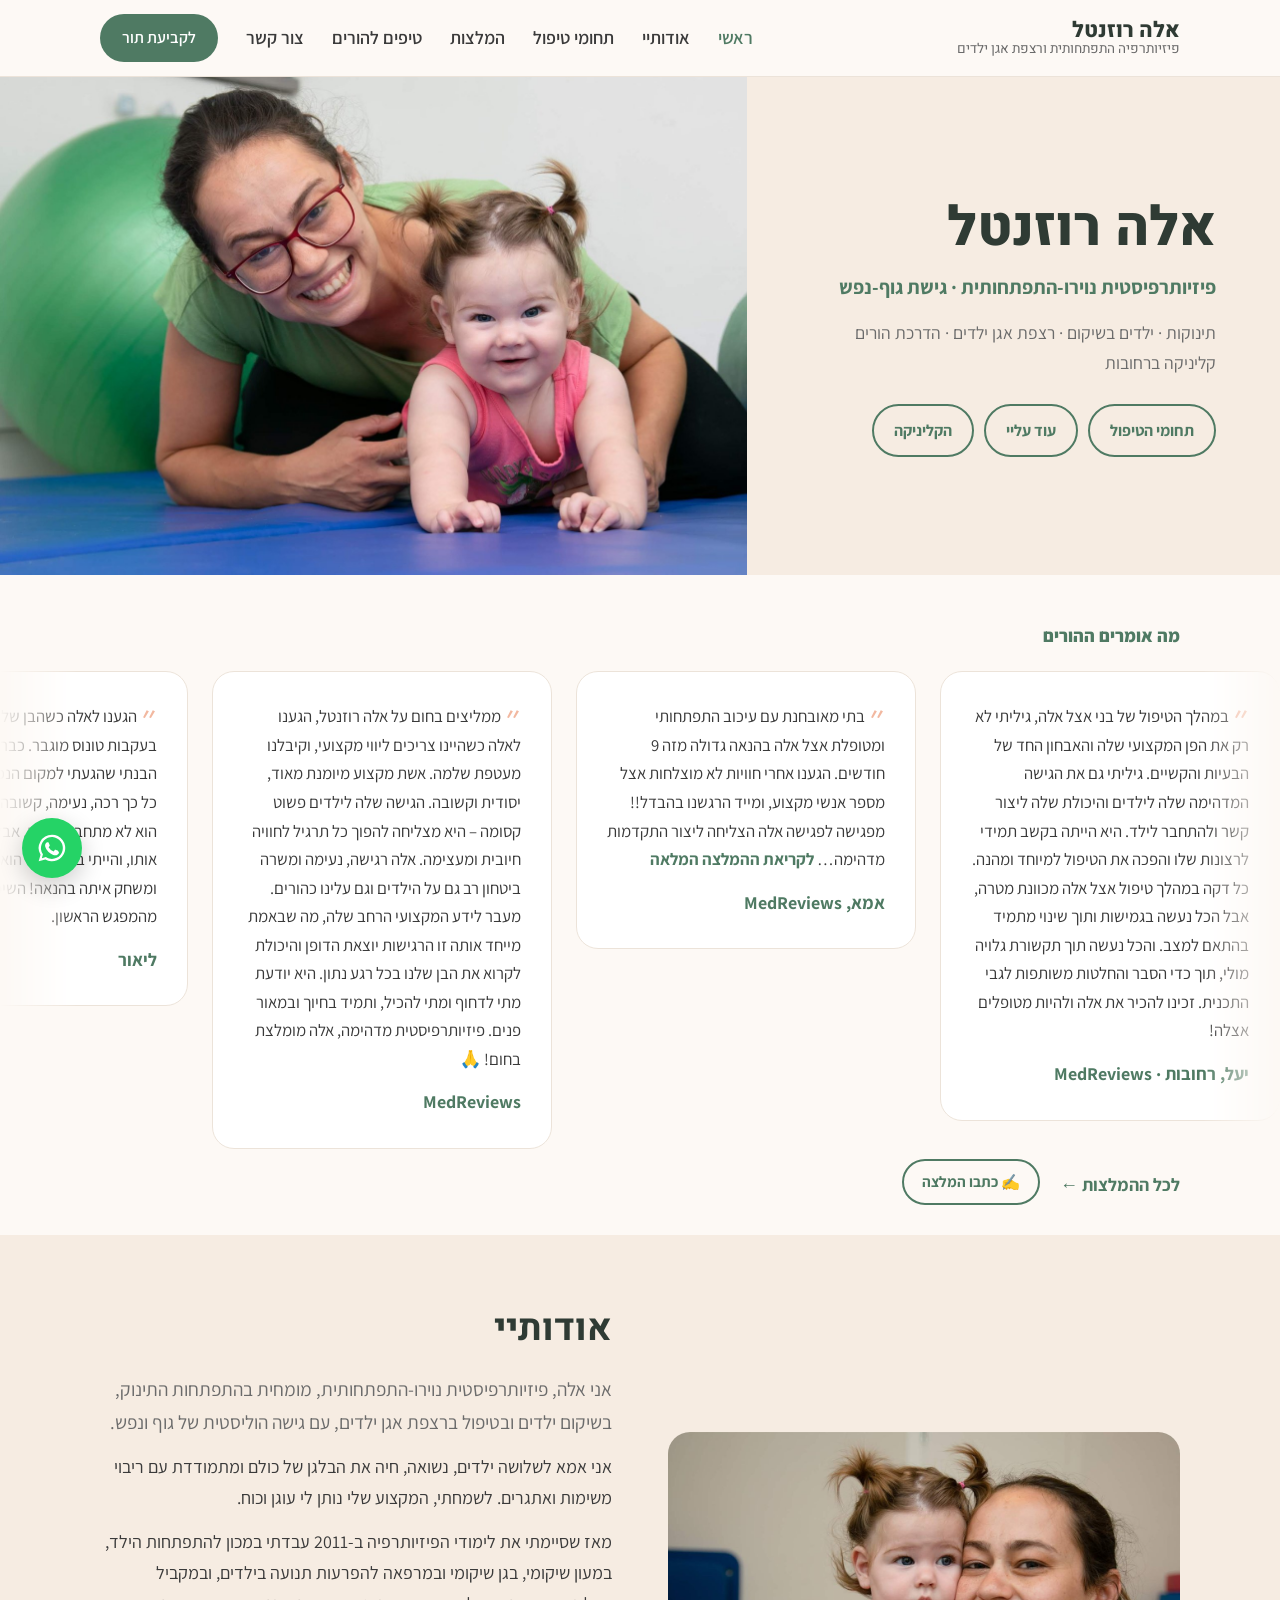
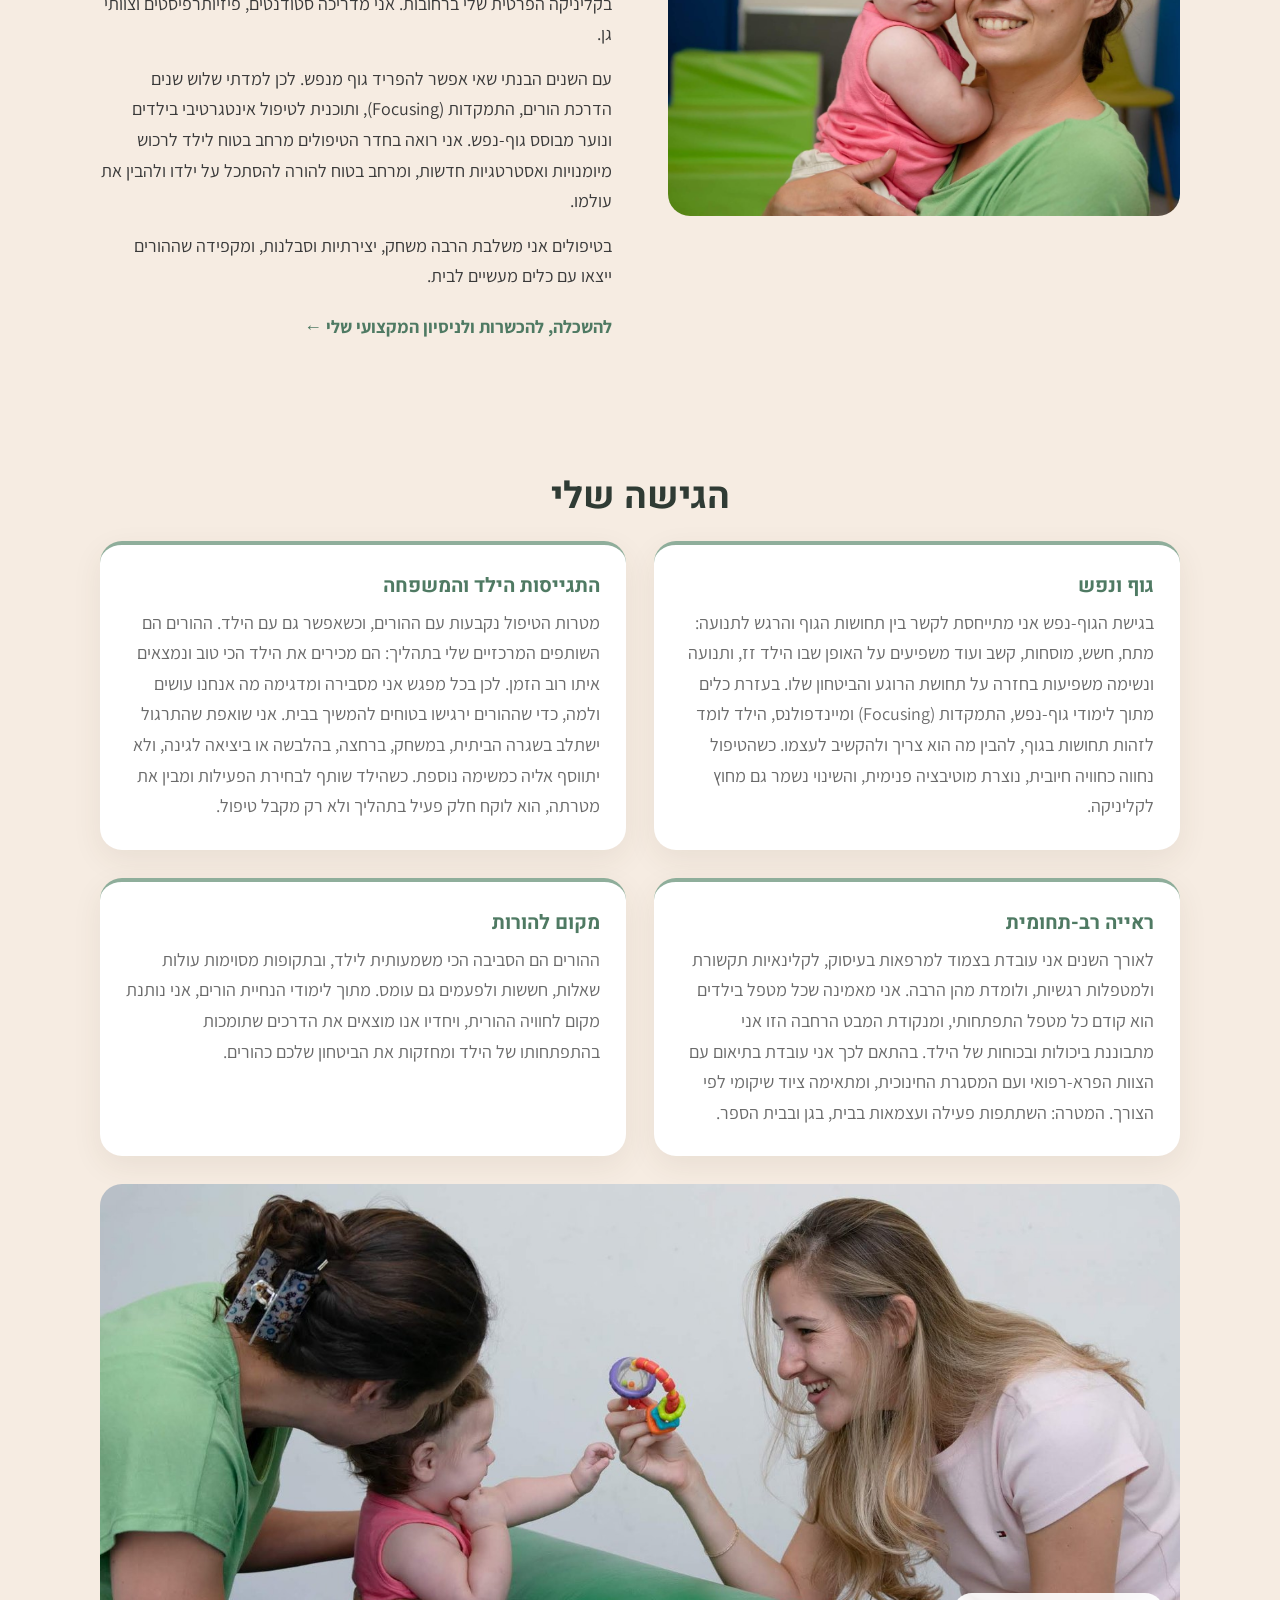
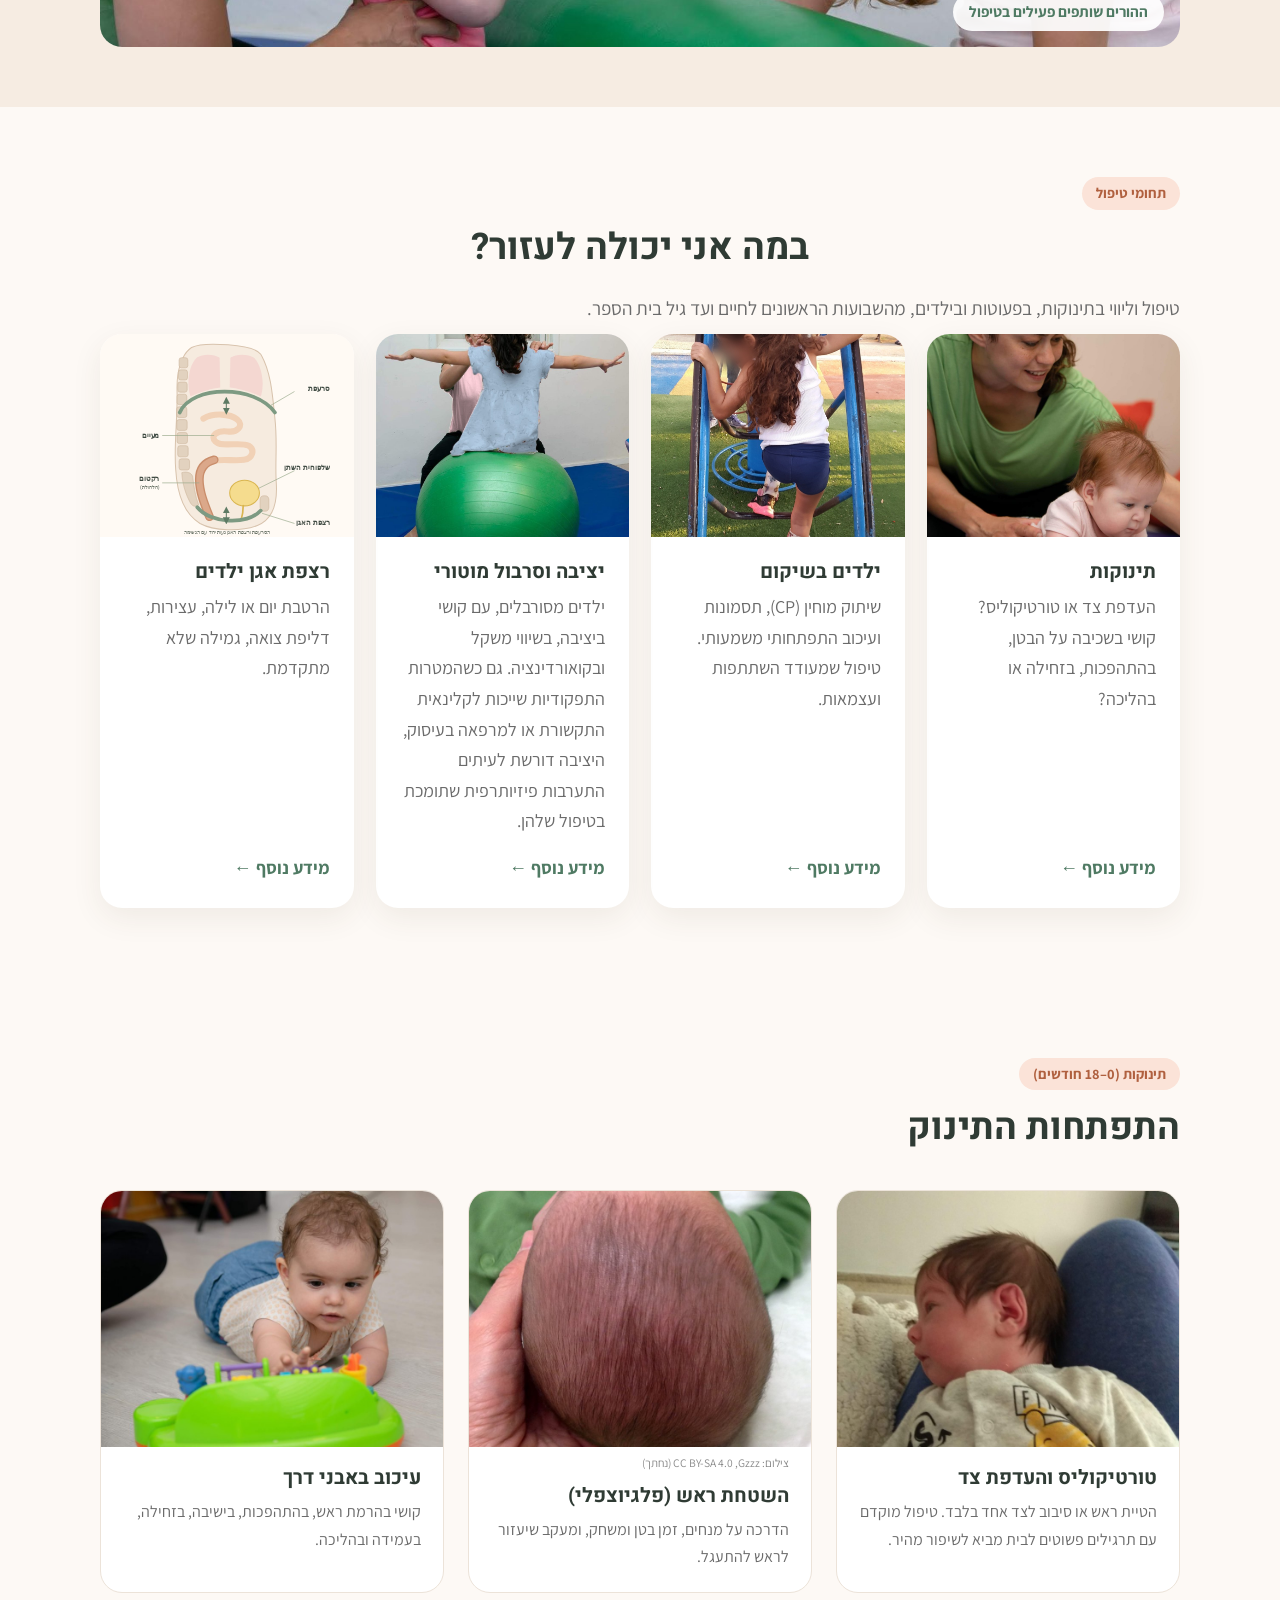
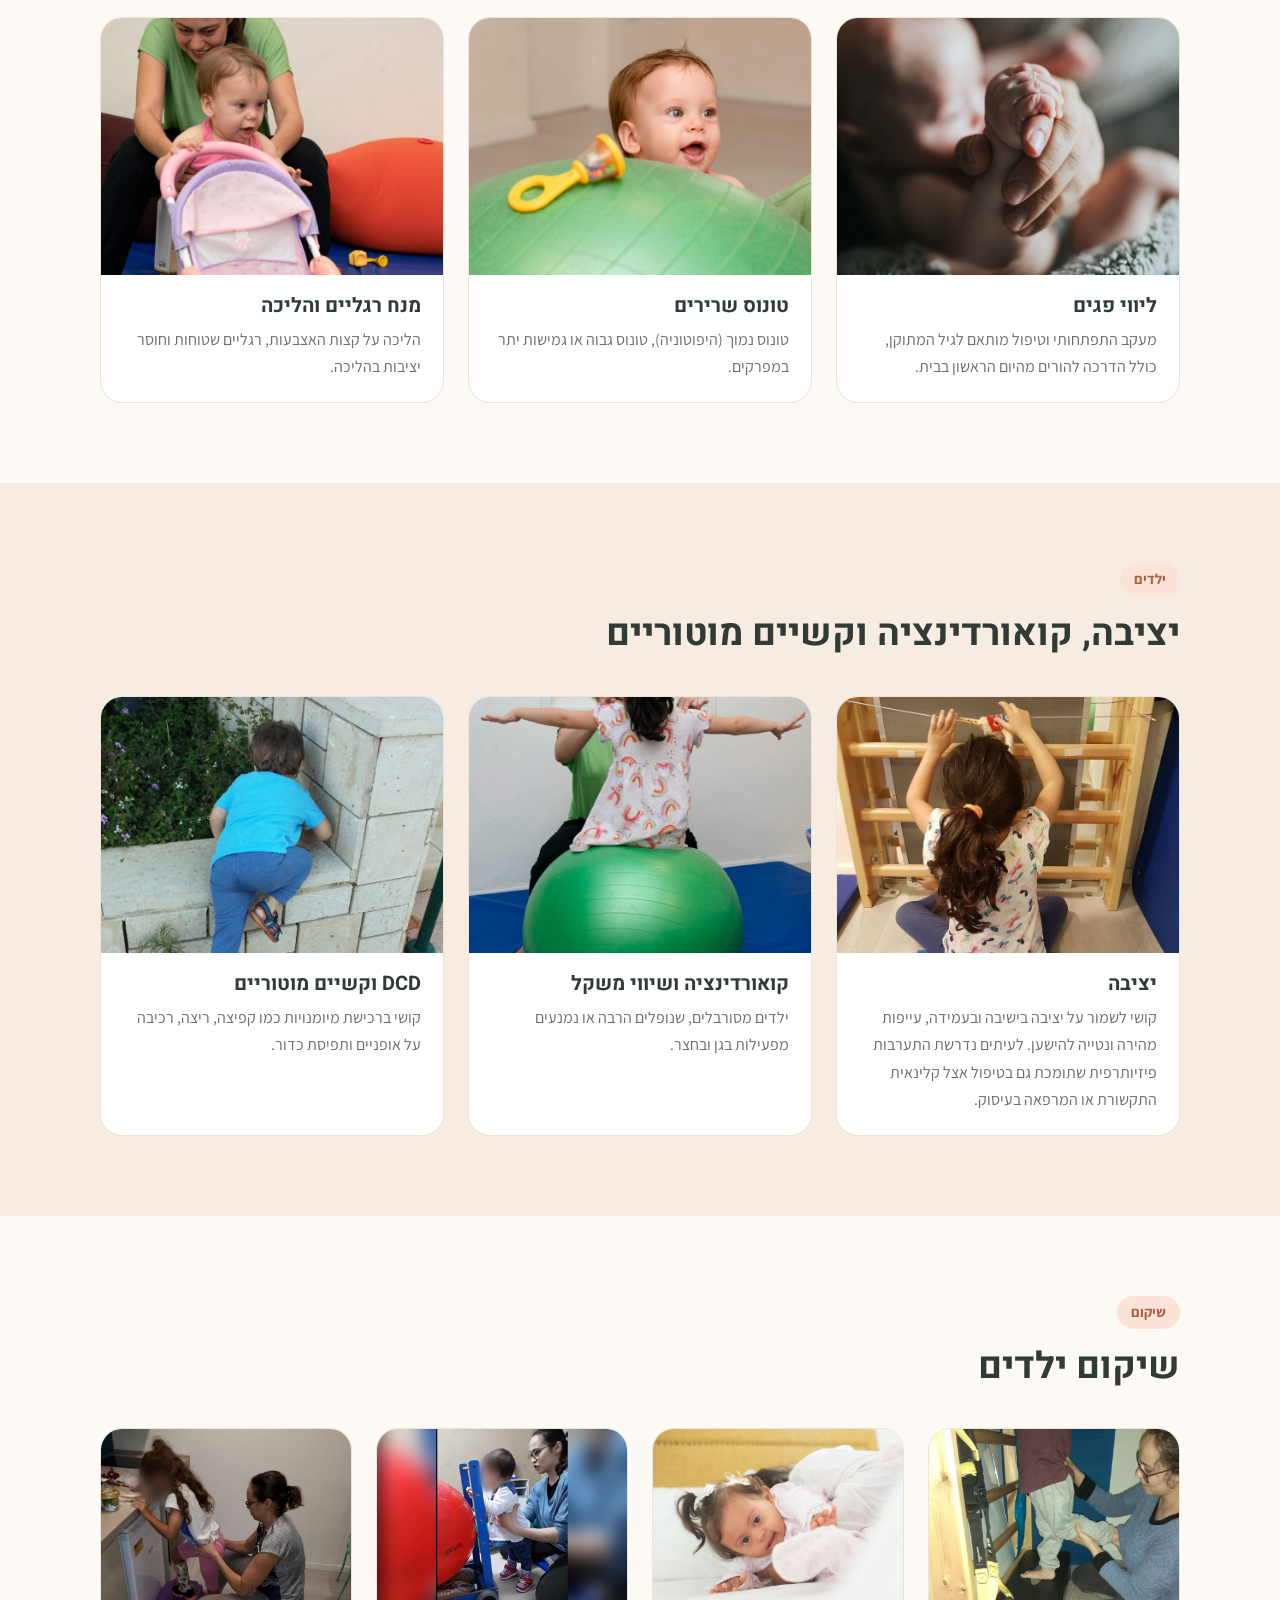
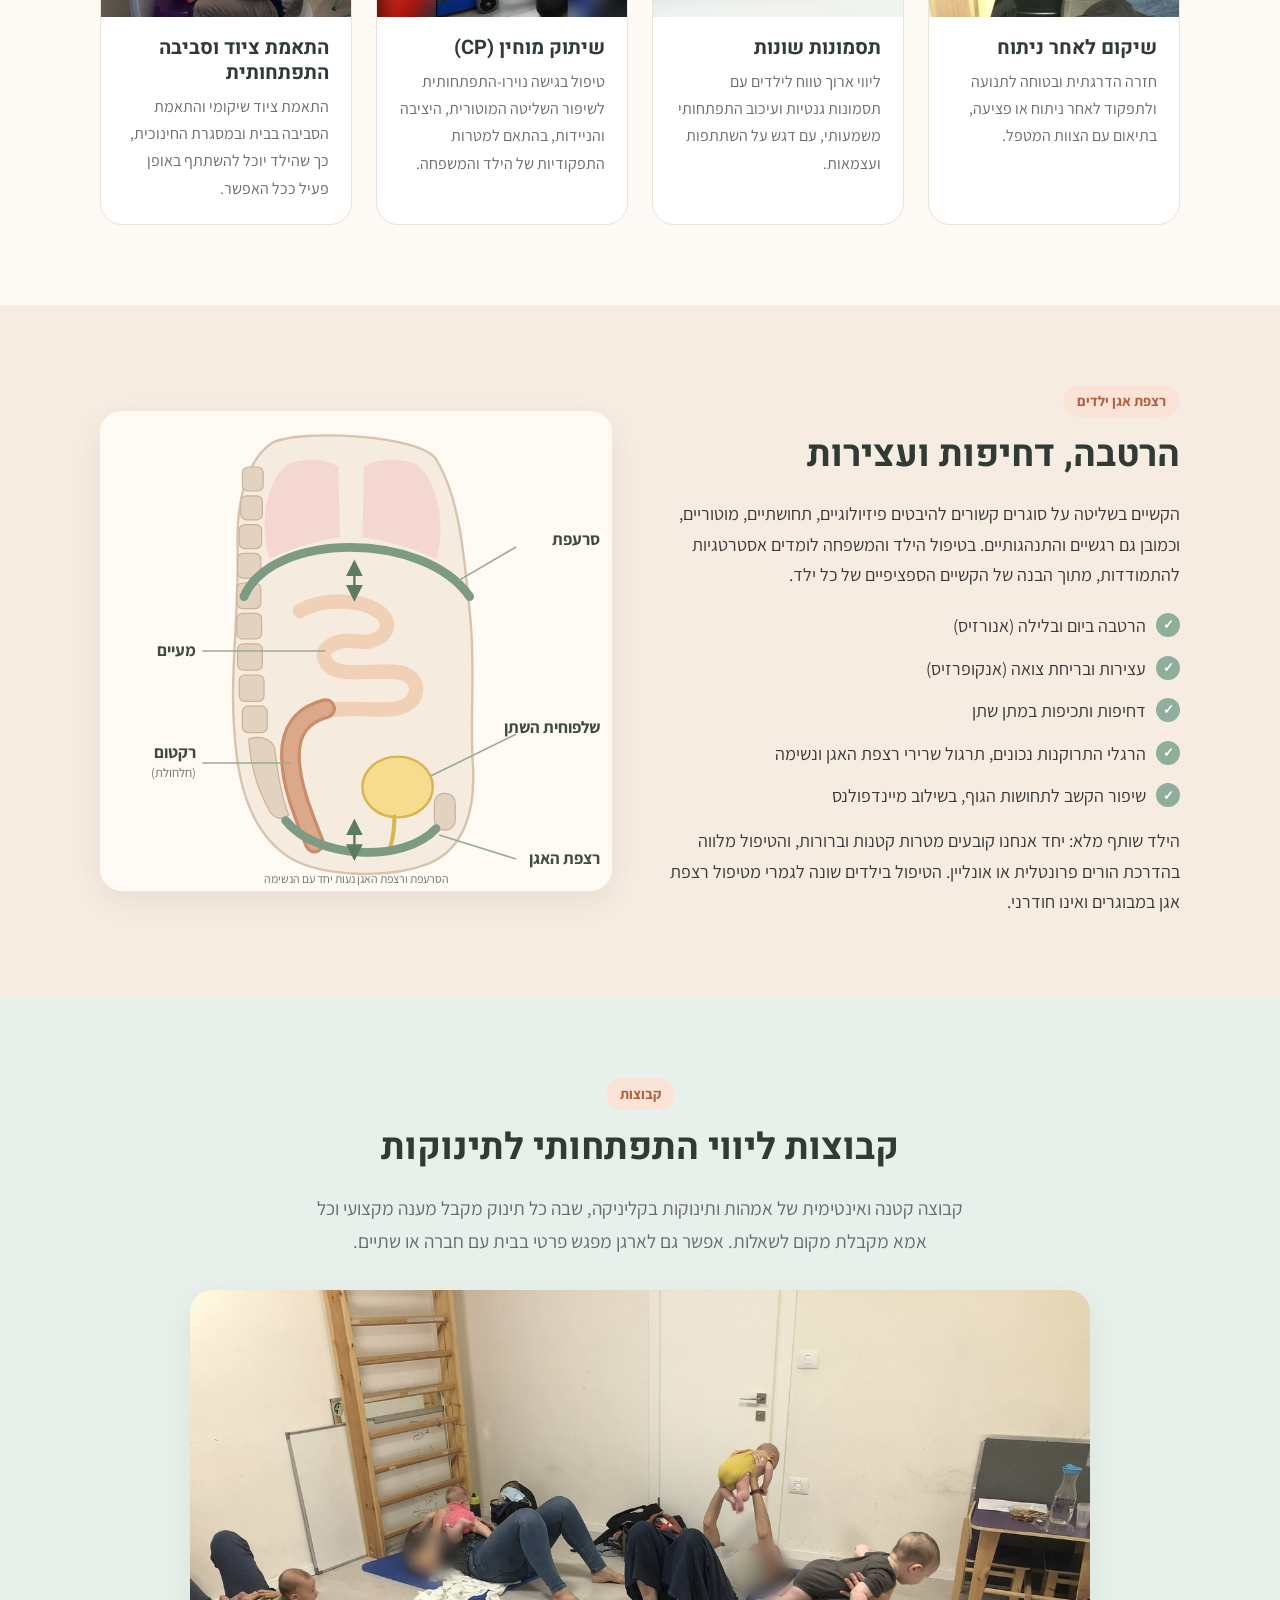
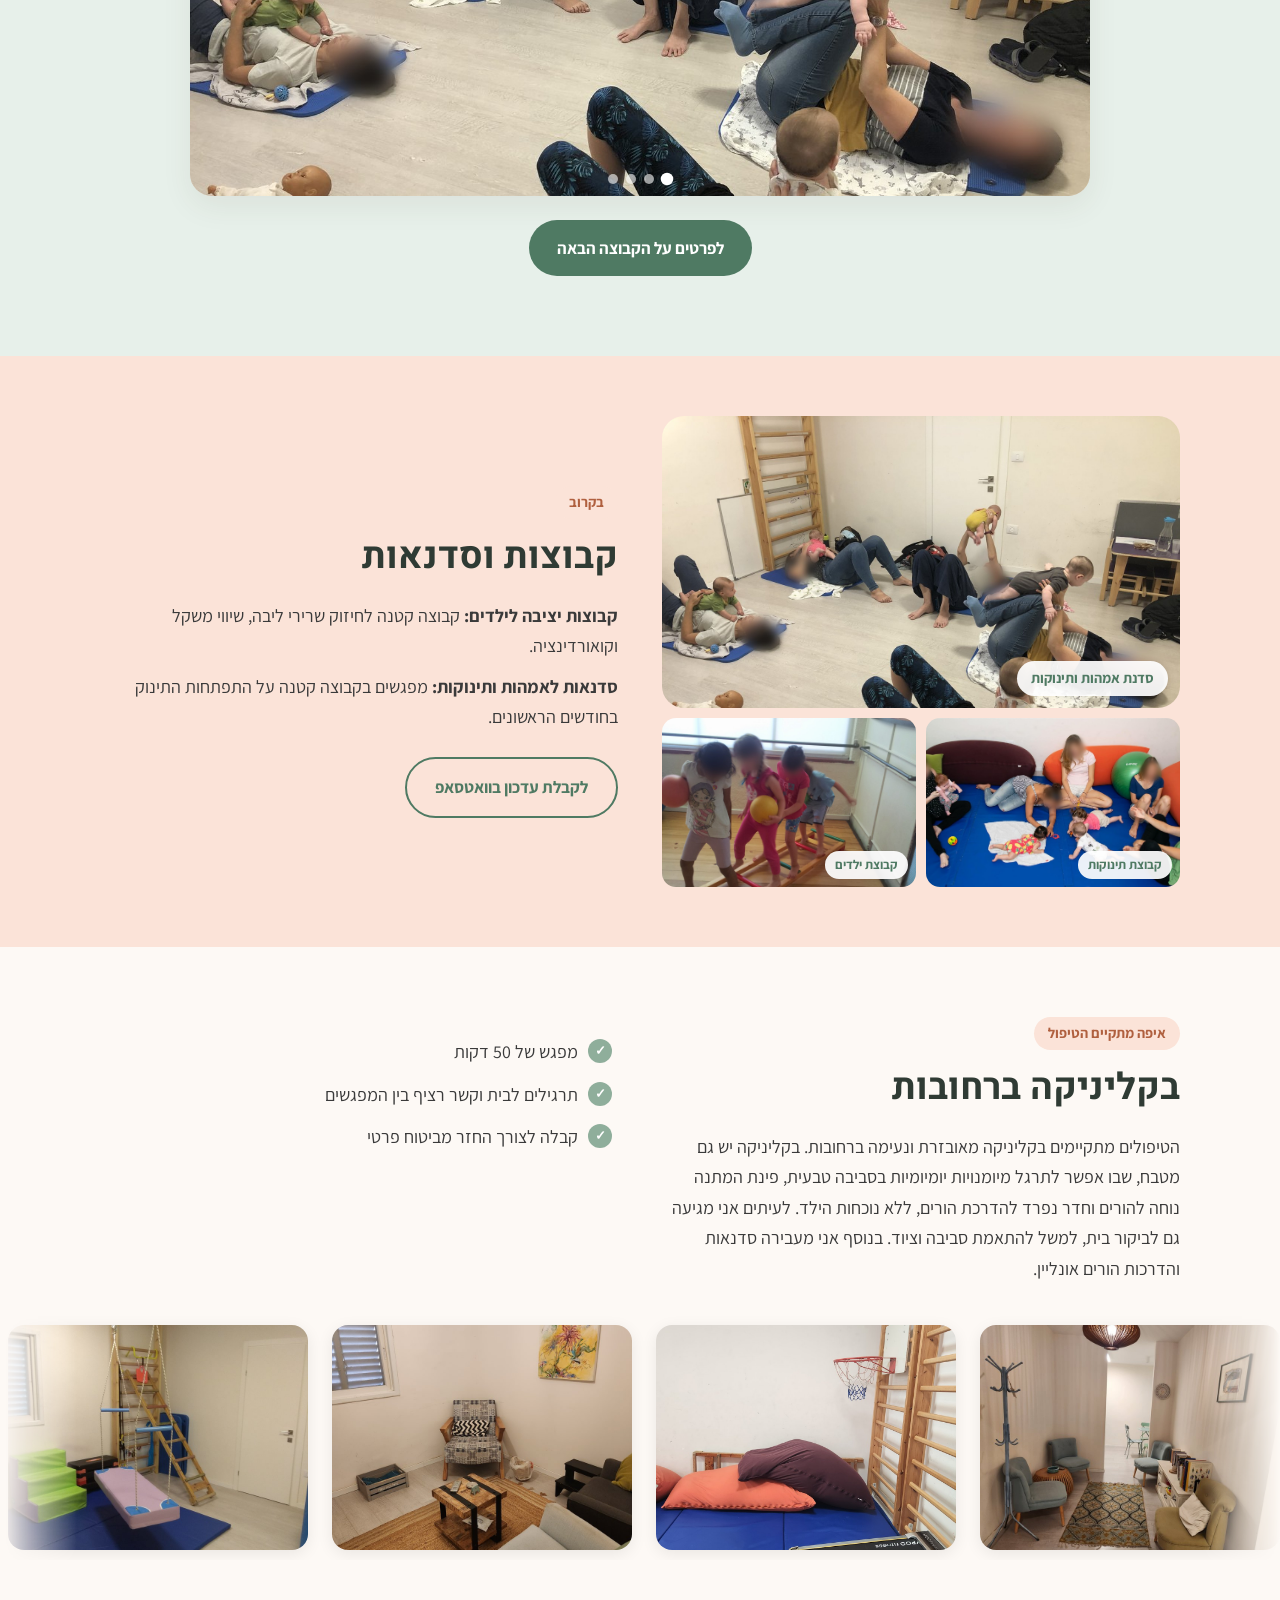
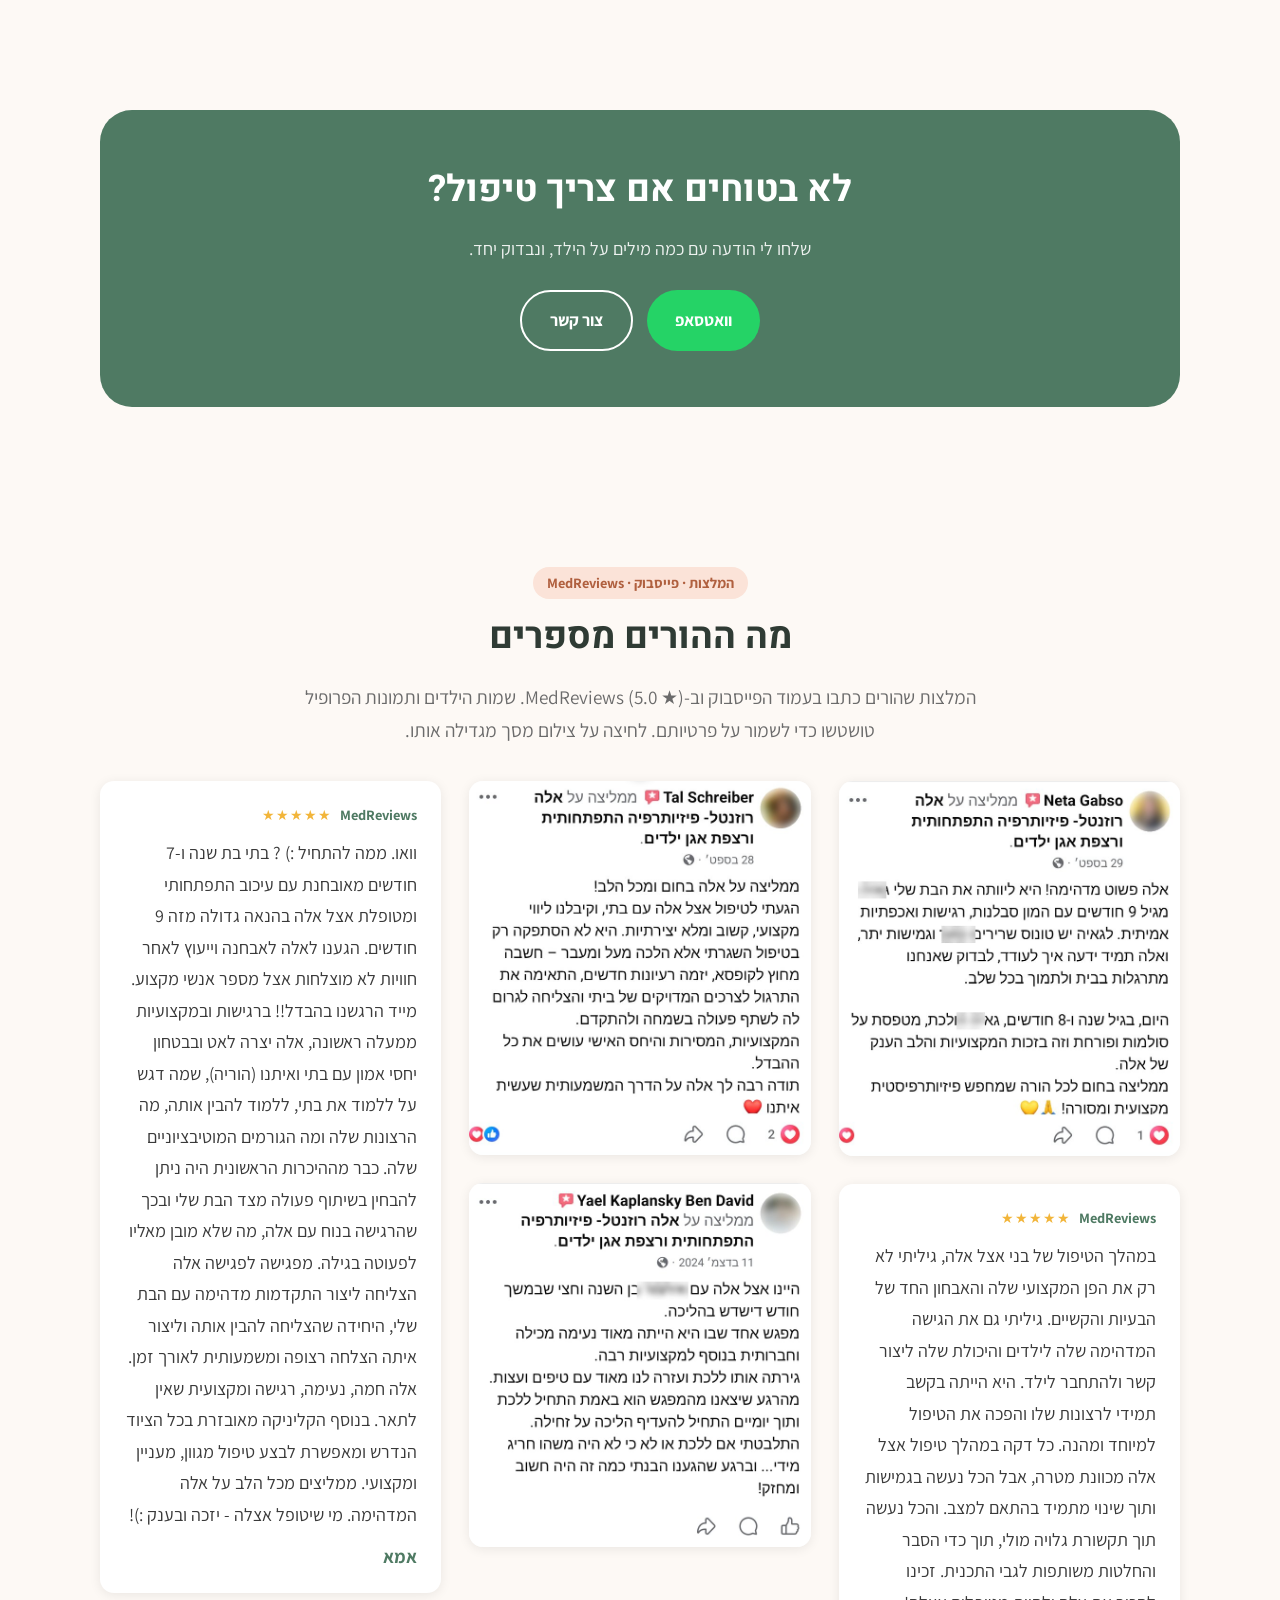
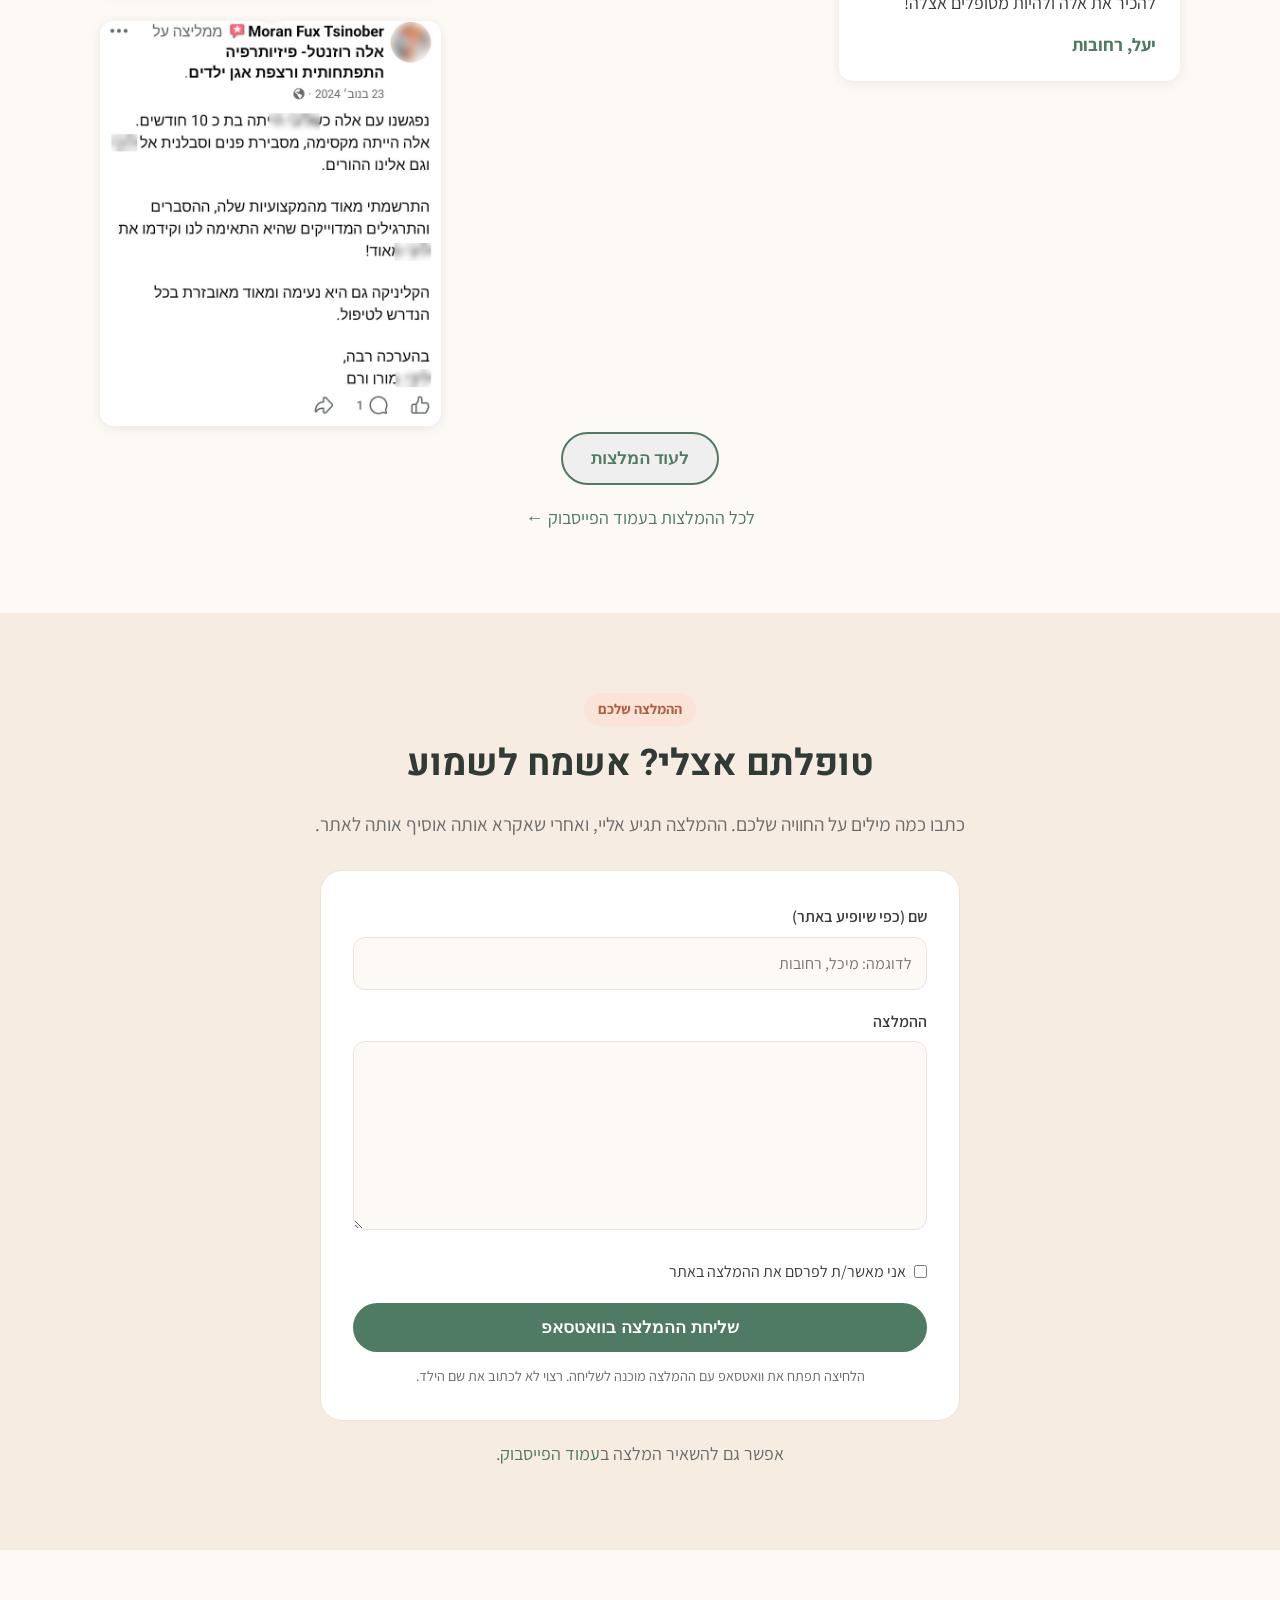
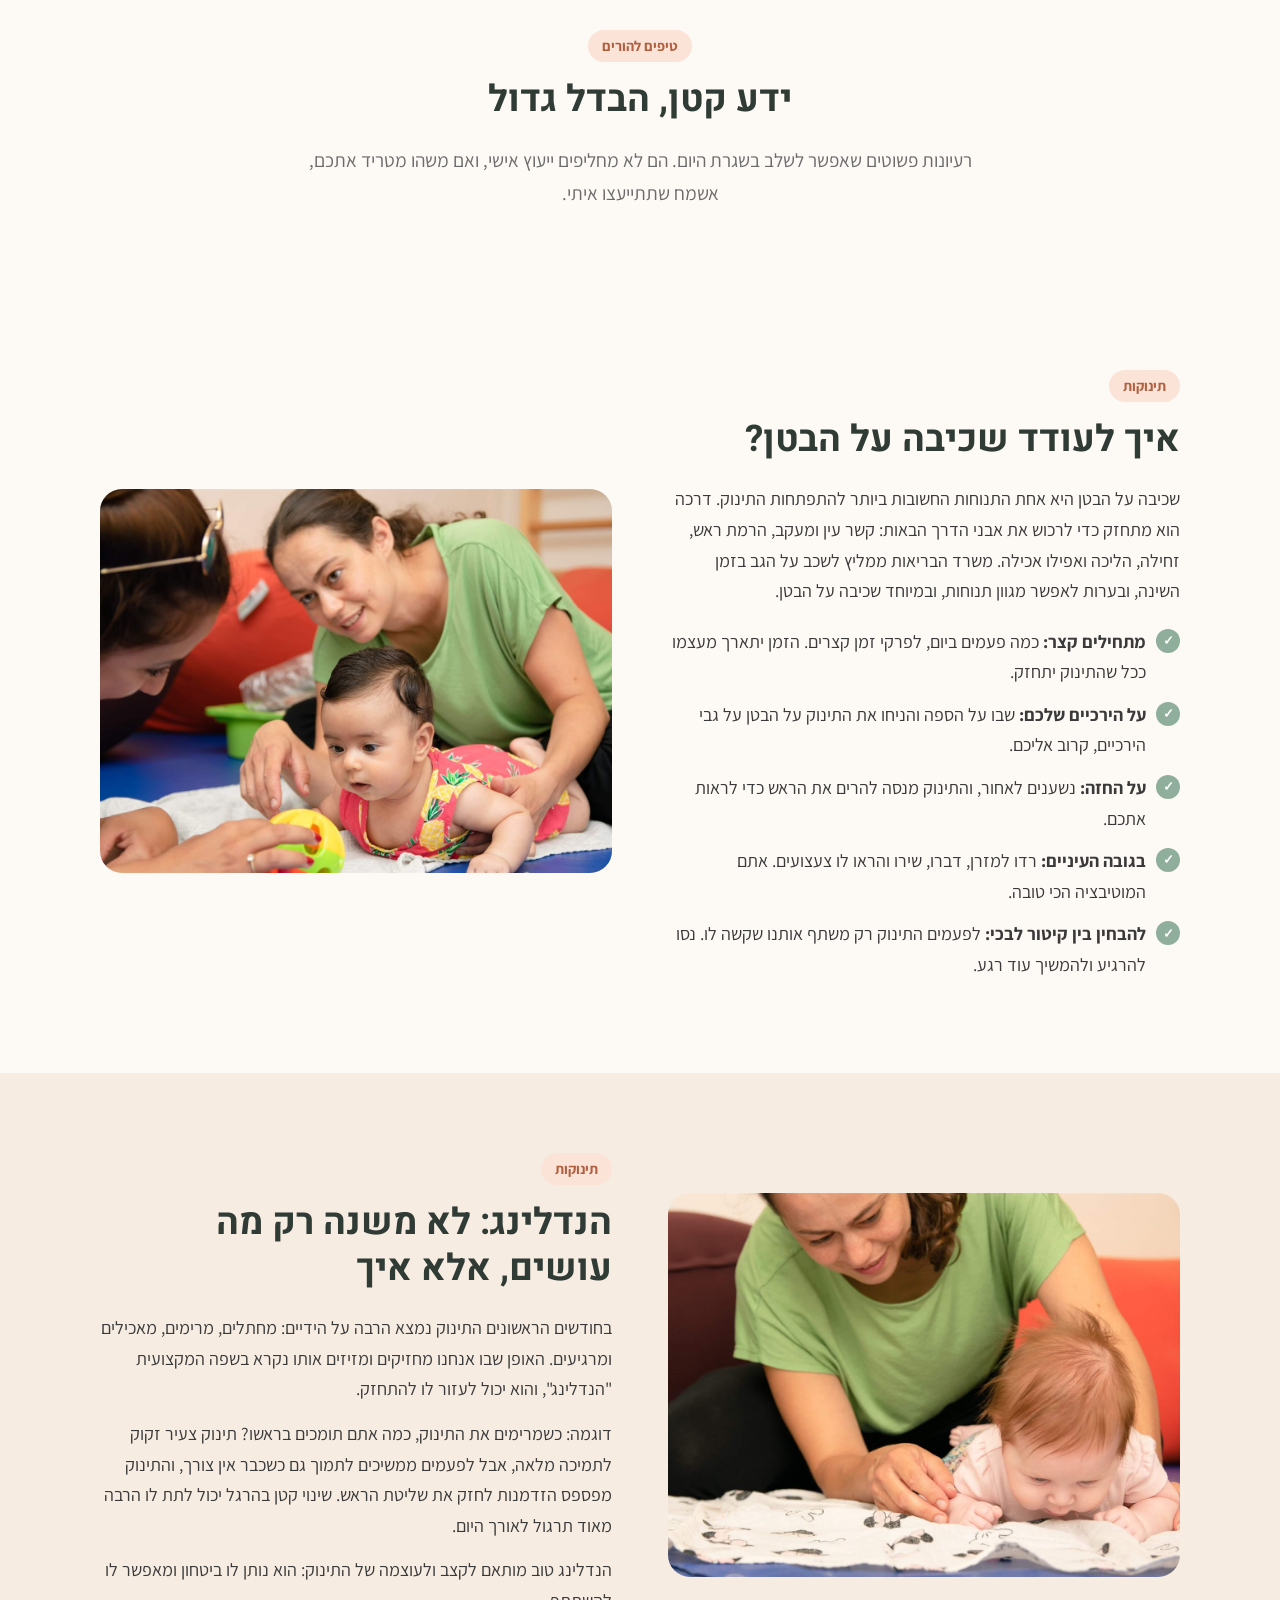
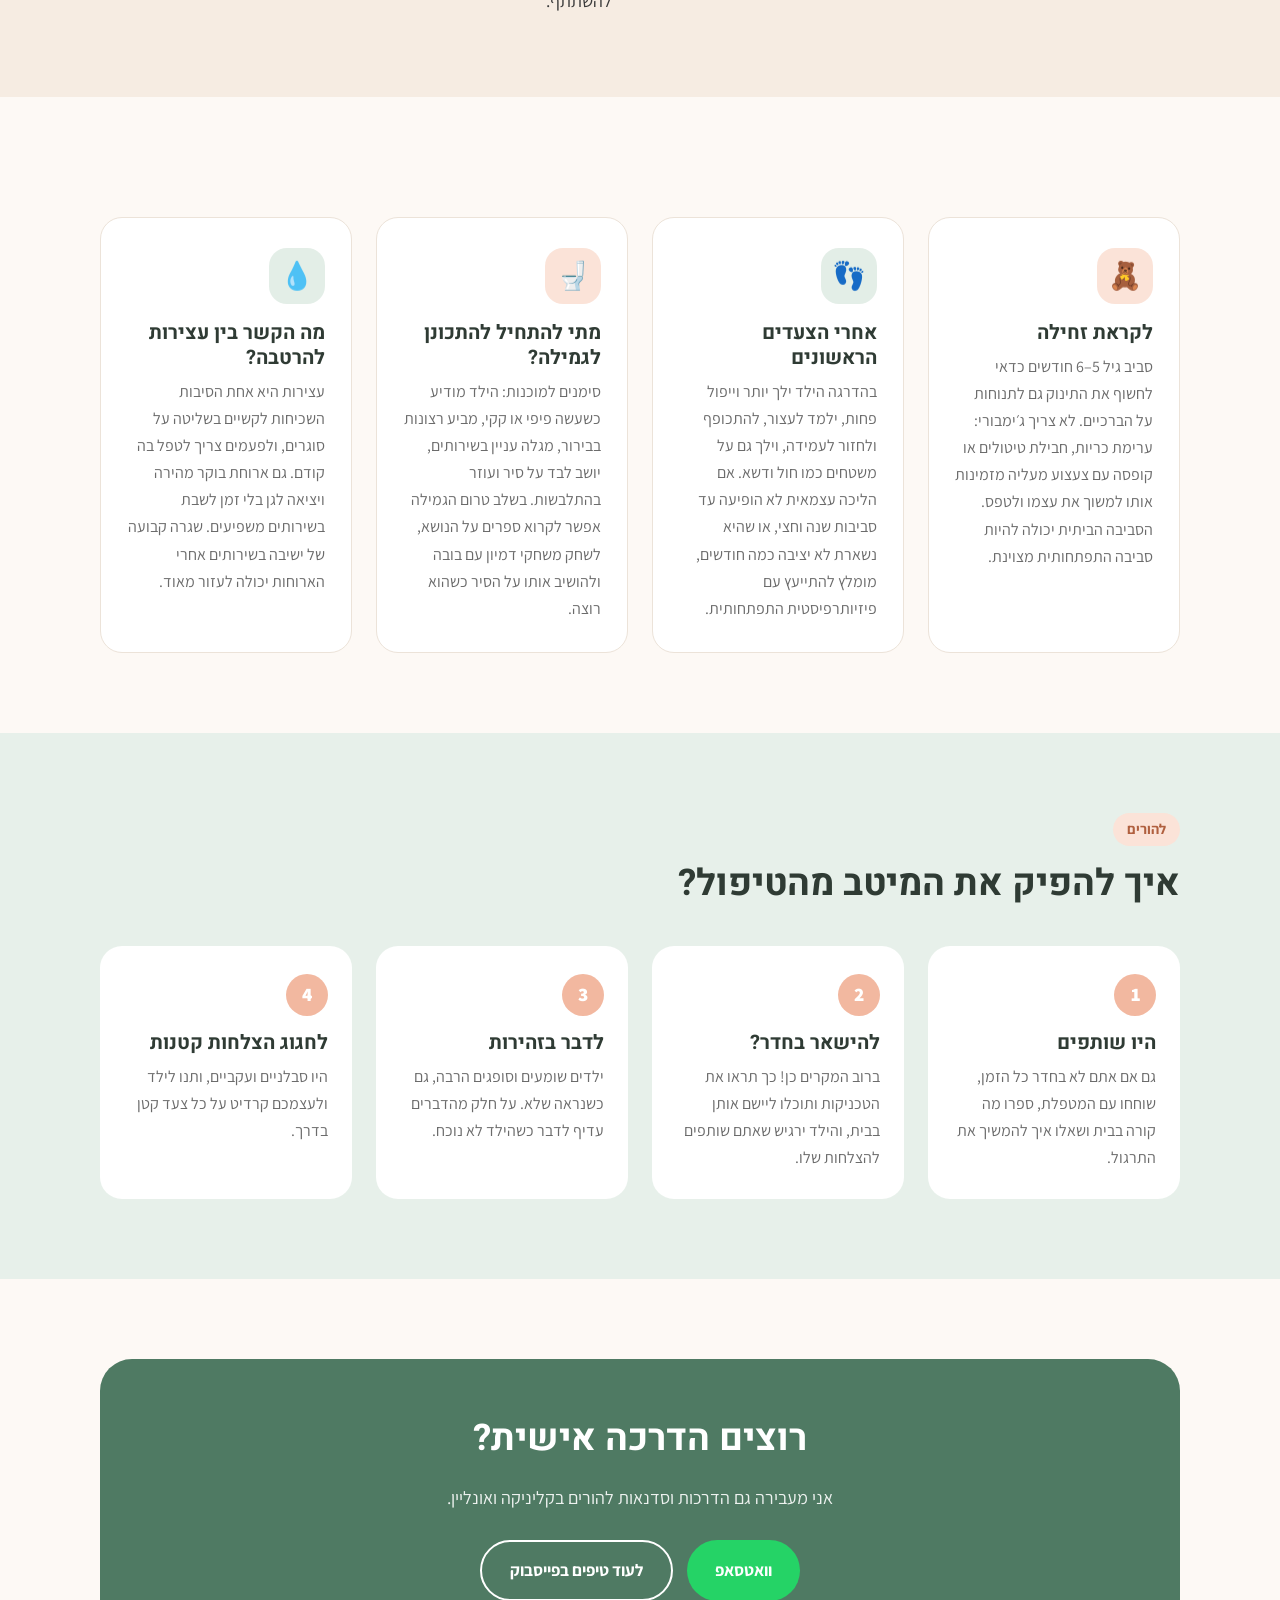
==== index.html @ 208e30c2 "About section: first name only in the intro line Co-Authored-By: Claude Fable 5 <noreply@anthropic.c" ====
<!DOCTYPE html>
<html lang="he" dir="rtl">
<head>
  <meta charset="UTF-8">
  <meta name="viewport" content="width=device-width, initial-scale=1.0">
  <title>אלה רוזנטל | פיזיותרפיה התפתחותית ורצפת אגן ילדים</title>
  <meta name="description" content="אלה רוזנטל, פיזיותרפיסטית התפתחותית עם 15 שנות ניסיון ולימודי גוף-נפש. גישה הוליסטית לתינוקות, ילדים והורים: התפתחות התינוק, שיקום ילדים ורצפת אגן ילדים. קליניקה ברחובות.">
  <link rel="preconnect" href="https://fonts.googleapis.com">
  <link rel="preconnect" href="https://fonts.gstatic.com" crossorigin>
  <link href="https://fonts.googleapis.com/css2?family=Assistant:wght@400;600;700&family=Heebo:wght@700;800&display=swap" rel="stylesheet">
  <link rel="stylesheet" href="style.css?v=46">
</head>
<body>

  <header class="site-header">
    <div class="container nav">
      <a href="#home" class="logo">אלה רוזנטל<small>פיזיותרפיה התפתחותית ורצפת אגן ילדים</small></a>
      <button class="menu-toggle" aria-label="תפריט" aria-expanded="false">☰</button>
      <ul class="nav-links">
        <li><a href="#home" class="active">ראשי</a></li>
        <li><a href="#about">אודותיי</a></li>
        <li><a href="#treatments">תחומי טיפול</a></li>
        <li><a href="#testimonials">המלצות</a></li>
        <li><a href="#tips">טיפים להורים</a></li>
        <li><a href="#contact">צור קשר</a></li>
        <li><a href="#contact" class="btn btn-primary">לקביעת תור</a></li>
      </ul>
    </div>
  </header>

  <main>
    <!-- ======================= ראשי ======================= -->
    <section class="hero-wide" id="home">
      <img src="images/hero.jpg?v=6" alt="אלה רוזנטל מחייכת לצד תינוקת שזוחלת על המזרן בקליניקה" style="object-position: 35% center">
      <div class="container">
        <div class="hero-wide-text">
          <h1>אלה רוזנטל</h1>
          <p class="hero-wide-sub">פיזיותרפיסטית נוירו-התפתחותית · גישת גוף-נפש</p>
          <p class="hero-wide-areas">תינוקות · ילדים בשיקום · רצפת אגן ילדים · הדרכת הורים<br>קליניקה ברחובות</p>
          <div class="hero-actions">
            <a href="#treatments" class="btn btn-outline">תחומי הטיפול</a>
            <a href="#about" class="btn btn-outline">עוד עליי</a>
            <a href="#clinic" class="btn btn-outline">הקליניקה</a>
          </div>
        </div>
      </div>
    </section>

    <!-- המלצות נבחרות -->
    <section class="quotes-band">
      <div class="hero-quotes">
        <div class="container"><span class="wit-title">מה אומרים ההורים</span></div>
        <div class="marquee" aria-label="המלצות של הורים">
        <div class="marquee-track">
          <div class="quote">
            <p>במהלך הטיפול של בני אצל אלה, גיליתי לא רק את הפן המקצועי שלה והאבחון החד של הבעיות והקשיים. גיליתי גם את הגישה המדהימה שלה לילדים והיכולת שלה ליצור קשר ולהתחבר לילד. היא הייתה בקשב תמידי לרצונות שלו והפכה את הטיפול למיוחד ומהנה. כל דקה במהלך טיפול אצל אלה מכוונת מטרה, אבל הכל נעשה בגמישות ותוך שינוי מתמיד בהתאם למצב. והכל נעשה תוך תקשורת גלויה מולי, תוך כדי הסבר והחלטות משותפות לגבי התכנית. זכינו להכיר את אלה ולהיות מטופלים אצלה!</p>
            <cite>יעל, רחובות · MedReviews</cite>
          </div>
          <div class="quote">
            <p>בתי מאובחנת עם עיכוב התפתחותי ומטופלת אצל אלה בהנאה גדולה מזה 9 חודשים. הגענו אחרי חוויות לא מוצלחות אצל מספר אנשי מקצוע, ומייד הרגשנו בהבדל!! מפגישה לפגישה אלה הצליחה ליצור התקדמות מדהימה… <a href="#testimonials" class="read-more">לקריאת ההמלצה המלאה</a></p>
            <cite>אמא, MedReviews</cite>
          </div>
          <div class="quote">
            <p>ממליצים בחום על אלה רוזנטל, הגענו לאלה כשהיינו צריכים ליווי מקצועי, וקיבלנו מעטפת שלמה. אשת מקצוע מיומנת מאוד, יסודית וקשובה. הגישה שלה לילדים פשוט קסומה – היא מצליחה להפוך כל תרגיל לחוויה חיובית ומעצימה. אלה רגישה, נעימה ומשרה ביטחון רב גם על הילדים וגם עלינו כהורים. מעבר לידע המקצועי הרחב שלה, מה שבאמת מייחד אותה זו הרגישות יוצאת הדופן והיכולת לקרוא את הבן שלנו בכל רגע נתון. היא יודעת מתי לדחוף ומתי להכיל, ותמיד בחיוך ובמאור פנים. פיזיותרפיסטית מדהימה, אלה מומלצת בחום! 🙏</p>
            <cite>MedReviews</cite>
          </div>
          <div class="quote">
            <p>הגענו לאלה כשהבן שלי היה בן 7 חודשים בעקבות טונוס מוגבר. כבר מהמפגש הראשון הבנתי שהגעתי למקום הנכון. הגישה של אלה כל כך רכה, נעימה, קשובה וזורמת עם הילד. הוא לא מתחבר לזרים, אבל אלה פשוט ריככה אותו, והייתי בהלם איך הוא משתף פעולה ומשחק איתה בהנאה! השיפור ניכר כבר מהמפגש הראשון.</p>
            <cite>ליאור</cite>
          </div>
          <div class="quote">
            <p>הגענו עם תינוקת פיצקית בת חודש והמון חששות בלב, וכבר במפגש הראשון קיבלנו תמיכה ועידוד ויצאנו עם המון כלים הביתה. אלה ליוותה אותנו במשך חודשים ותמיד עם חיוך, המון אהבה לקטנה לצד מקצועיות חסרת פשרות.</p>
            <cite>תאיר</cite>
          </div>
          <div class="quote">
            <p>אלה ליוותה את הבת שלי מגיל 9 חודשים עם המון סבלנות, רגישות ואכפתיות אמיתית… היום, בגיל שנה ו־8 חודשים, היא הולכת, מטפסת על סולמות ופורחת.</p>
            <cite>נטע</cite>
          </div>
          <div class="quote">
            <p>היינו אצל אלה עם בן שנה וחצי שבמשך חודש דישדש בהליכה… מהרגע שיצאנו מהמפגש הוא באמת התחיל ללכת, ותוך יומיים התחיל להעדיף הליכה על זחילה.</p>
            <cite>יעל</cite>
          </div>
          <div class="quote">
            <p>הגעתי עם תינוק בן שלושה חודשים וחצי שלא שכב על הבטן יותר משתי דקות. תוך כמה ימים הוא כבר שכב על הבטן 20–30 דקות ושיחק בהנאה.</p>
            <cite>עדי</cite>
          </div>
          <div class="quote">
            <p>ההבנה של אלה היא לא רק של הפן המוטורי, אלא התפתחותית ורחבה. היא נתנה לנו כלים שעזרו מאוד, והכל באווירה נעימה ומשחקית.</p>
            <cite>מאיה</cite>
          </div>
        </div>
      </div>
        <div class="container quotes-links"><a href="#testimonials" class="all-quotes">לכל ההמלצות ←</a><a href="#add-review" class="btn btn-outline btn-small">✍️ כתבו המלצה</a></div>
      </div>
    </section>

    <!-- ======================= אודותיי ======================= -->
    <section class="whoami" id="about">
      <div class="container split">
        <div class="photo rect"><img src="images/portrait.jpg" alt="אלה רוזנטל עם תינוקת" loading="lazy"></div>
        <div>
          <h2>אודותיי</h2>
          <p class="lead">אני אלה, פיזיותרפיסטית נוירו-התפתחותית, מומחית בהתפתחות התינוק, בשיקום ילדים ובטיפול ברצפת אגן ילדים, עם גישה הוליסטית של גוף ונפש.</p>
          <p>אני אמא לשלושה ילדים, נשואה, חיה את הבלגן של כולם ומתמודדת עם ריבוי משימות ואתגרים. לשמחתי, המקצוע שלי נותן לי עוגן וכוח.</p>
          <p>מאז שסיימתי את לימודי הפיזיותרפיה ב-2011 עבדתי במכון להתפתחות הילד, במעון שיקומי, בגן שיקומי ובמרפאה להפרעות תנועה בילדים, ובמקביל בקליניקה הפרטית שלי ברחובות. אני מדריכה סטודנטים, פיזיותרפיסטים וצוותי גן.</p>
          <p>עם השנים הבנתי שאי אפשר להפריד גוף מנפש. לכן למדתי שלוש שנים הדרכת הורים, התמקדות (Focusing), ותוכנית לטיפול אינטגרטיבי בילדים ונוער מבוסס גוף-נפש. אני רואה בחדר הטיפולים מרחב בטוח לילד לרכוש מיומנויות ואסטרטגיות חדשות, ומרחב בטוח להורה להסתכל על ילדו ולהבין את עולמו.</p>
          <p>בטיפולים אני משלבת הרבה משחק, יצירתיות וסבלנות, ומקפידה שההורים ייצאו עם כלים מעשיים לבית.</p>
          <p><a href="education.html" class="all-quotes">להשכלה, להכשרות ולניסיון המקצועי שלי ←</a></p>
        </div>
      </div>
    </section>

    <!-- הגישה -->
    <section class="approach">
      <div class="container">
        <h2>הגישה שלי</h2>
        <div class="approach-grid">
          <div>
            <h3>גוף ונפש</h3>
            <p>בגישת הגוף-נפש אני מתייחסת לקשר בין תחושות הגוף והרגש לתנועה: מתח, חשש, מוסחות, קשב ועוד משפיעים על האופן שבו הילד זז, ותנועה ונשימה משפיעות בחזרה על תחושת הרוגע והביטחון שלו. בעזרת כלים מתוך לימודי גוף-נפש, התמקדות (Focusing) ומיינדפולנס, הילד לומד לזהות תחושות בגוף, להבין מה הוא צריך ולהקשיב לעצמו. כשהטיפול נחווה כחוויה חיובית, נוצרת מוטיבציה פנימית, והשינוי נשמר גם מחוץ לקליניקה.</p>
          </div>
          <div>
            <h3>התגייסות הילד והמשפחה</h3>
            <p>מטרות הטיפול נקבעות עם ההורים, וכשאפשר גם עם הילד. ההורים הם השותפים המרכזיים שלי בתהליך: הם מכירים את הילד הכי טוב ונמצאים איתו רוב הזמן. לכן בכל מפגש אני מסבירה ומדגימה מה אנחנו עושים ולמה, כדי שההורים ירגישו בטוחים להמשיך בבית. אני שואפת שהתרגול ישתלב בשגרה הביתית, במשחק, ברחצה, בהלבשה או ביציאה לגינה, ולא יתווסף אליה כמשימה נוספת. כשהילד שותף לבחירת הפעילות ומבין את מטרתה, הוא לוקח חלק פעיל בתהליך ולא רק מקבל טיפול.</p>
          </div>
          <div>
            <h3>ראייה רב-תחומית</h3>
            <p>לאורך השנים אני עובדת בצמוד למרפאות בעיסוק, לקלינאיות תקשורת ולמטפלות רגשיות, ולומדת מהן הרבה. אני מאמינה שכל מטפל בילדים הוא קודם כל מטפל התפתחותי, ומנקודת המבט הרחבה הזו אני מתבוננת ביכולות ובכוחות של הילד. בהתאם לכך אני עובדת בתיאום עם הצוות הפרא-רפואי ועם המסגרת החינוכית, ומתאימה ציוד שיקומי לפי הצורך. המטרה: השתתפות פעילה ועצמאות בבית, בגן ובבית הספר.</p>
          </div>
          <div>
            <h3>מקום להורות</h3>
            <p>ההורים הם הסביבה הכי משמעותית לילד, ובתקופות מסוימות עולות שאלות, חששות ולפעמים גם עומס. מתוך לימודי הנחיית הורים, אני נותנת מקום לחוויה ההורית, ויחדיו אנו מוצאים את הדרכים שתומכות בהתפתחותו של הילד ומחזקות את הביטחון שלכם כהורים.</p>
          </div>
        </div>
        <figure class="approach-photo">
          <img src="images/parent-session.jpg" alt="אלה בטיפול בתינוקת, והאמא משחקת איתה מול הגליל" loading="lazy">
          <figcaption>ההורים שותפים פעילים בטיפול</figcaption>
        </figure>
      </div>
    </section>

    <!-- ======================= תחומי טיפול ======================= -->
    <section class="areas" id="treatments">
      <div class="container">
        <span class="eyebrow">תחומי טיפול</span>
        <h2>במה אני יכולה לעזור?</h2>
        <p class="lead">טיפול וליווי בתינוקות, בפעוטות ובילדים, מהשבועות הראשונים לחיים ועד גיל בית הספר.</p>
        <div class="area-cards">
          <a class="area-card" href="#babies">
            <img src="images/baby-card.jpg" alt="אלה מלווה תינוקת צעירה בשכיבה על הבטן" loading="lazy">
            <div class="area-body">
              <h3>תינוקות</h3>
              <p>העדפת צד או טורטיקוליס? קושי בשכיבה על הבטן, בהתהפכות, בזחילה או בהליכה?</p>
              <span class="area-more">מידע נוסף ←</span>
            </div>
          </a>
          <a class="area-card" href="#rehab">
            <img src="images/rehab-climb.jpg" alt="ילדה עם סדים מטפסת על מתקן בגינה" loading="lazy">
            <div class="area-body">
              <h3>ילדים בשיקום</h3>
              <p>שיתוק מוחין (CP), תסמונות ועיכוב התפתחותי משמעותי. טיפול שמעודד השתתפות ועצמאות.</p>
              <span class="area-more">מידע נוסף ←</span>
            </div>
          </a>
          <a class="area-card" href="#kids">
            <img src="images/g8.jpg?v=3" alt="ילדה מתרגלת שיווי משקל על כדור פיזיו" loading="lazy">
            <div class="area-body">
              <h3>יציבה וסרבול מוטורי</h3>
              <p>ילדים מסורבלים, עם קושי ביציבה, בשיווי משקל ובקואורדינציה. גם כשהמטרות התפקודיות שייכות לקלינאית התקשורת או למרפאה בעיסוק, היציבה דורשת לעיתים התערבות פיזיותרפית שתומכת בטיפול שלהן.</p>
              <span class="area-more">מידע נוסף ←</span>
            </div>
          </a>
          <a class="area-card" href="#pelvic">
            <img class="diagram" src="images/topics/pelvic-diagram.svg?v=2" alt="תרשים: סרעפת, שלפוחית השתן, רקטום ורצפת האגן" loading="lazy">
            <div class="area-body">
              <h3>רצפת אגן ילדים</h3>
              <p>הרטבת יום או לילה, עצירות, דליפת צואה, גמילה שלא מתקדמת.</p>
              <span class="area-more">מידע נוסף ←</span>
            </div>
          </a>
        </div>
      </div>
    </section>

    <!-- תינוקות -->
    <section id="babies">
      <div class="container">
        <span class="eyebrow">תינוקות (0–18 חודשים)</span>
        <h2>התפתחות התינוק</h2>
        <div class="cards">
          <div class="card">
            <img class="card-img" src="images/topics/torticollis.jpg?v=2" alt="תינוק עם ראש מוטה לצד אחד" loading="lazy">
            <h3>טורטיקוליס והעדפת צד</h3>
            <p>הטיית ראש או סיבוב לצד אחד בלבד. טיפול מוקדם עם תרגילים פשוטים לבית מביא לשיפור מהיר.</p>
          </div>
          <div class="card">
            <img class="card-img" src="images/topics/plagio.jpg?v=3" alt="ראש של תינוק במבט מלמעלה עם השטחה בצד אחד" loading="lazy">
            <small class="img-credit">צילום: <a href="https://commons.wikimedia.org/wiki/File:Plagioc%C3%A9phalie.JPG" target="_blank" rel="noopener">Gzzz</a>, ‏<a href="https://creativecommons.org/licenses/by-sa/4.0/deed.he" target="_blank" rel="noopener">CC BY-SA 4.0</a> (נחתך)</small>
            <h3>השטחת ראש (פלגיוצפלי)</h3>
            <p>הדרכה על מנחים, זמן בטן ומשחק, ומעקב שיעזור לראש להתעגל.</p>
          </div>
          <div class="card">
            <img class="card-img" src="images/topics/milestones.jpg" alt="תינוקת בזמן בטן מושיטה יד לצעצוע" loading="lazy">
            <h3>עיכוב באבני דרך</h3>
            <p>קושי בהרמת ראש, בהתהפכות, בישיבה, בזחילה, בעמידה ובהליכה.</p>
          </div>
          <div class="card">
            <img class="card-img" src="images/topics/preemie.jpg?v=2" alt="יד של הורה אוחזת ביד של תינוק קטן" loading="lazy">
            <h3>ליווי פגים</h3>
            <p>מעקב התפתחותי וטיפול מותאם לגיל המתוקן, כולל הדרכה להורים מהיום הראשון בבית.</p>
          </div>
          <div class="card">
            <img class="card-img" src="images/topics/tone.jpg" alt="תינוקת על כדור פיזיו" loading="lazy">
            <h3>טונוס שרירים</h3>
            <p>טונוס נמוך (היפוטוניה), טונוס גבוה או גמישות יתר במפרקים.</p>
          </div>
          <div class="card">
            <img class="card-img" src="images/topics/walking.jpg" alt="תינוקת הולכת עם עגלת צעצוע" loading="lazy">
            <h3>מנח רגליים והליכה</h3>
            <p>הליכה על קצות האצבעות, רגליים שטוחות וחוסר יציבות בהליכה.</p>
          </div>
        </div>
      </div>
    </section>

    <!-- ילדים -->
    <section class="bg-sand" id="kids">
      <div class="container">
        <span class="eyebrow">ילדים</span>
        <h2>יציבה, קואורדינציה וקשיים מוטוריים</h2>
        <div class="cards">
          <div class="card">
            <img class="card-img" src="images/topics/posture.jpg" alt="ילדה יושבת ומתרגלת בסולם קיר" loading="lazy">
            <h3>יציבה</h3>
            <p>קושי לשמור על יציבה בישיבה ובעמידה, עייפות מהירה ונטייה להישען. לעיתים נדרשת התערבות פיזיותרפית שתומכת גם בטיפול אצל קלינאית התקשורת או המרפאה בעיסוק.</p>
          </div>
          <div class="card">
            <img class="card-img" src="images/topics/balance.jpg" alt="ילדה עומדת על כדור פיזיו בידיים פרושות" loading="lazy">
            <h3>קואורדינציה ושיווי משקל</h3>
            <p>ילדים מסורבלים, שנופלים הרבה או נמנעים מפעילות בגן ובחצר.</p>
          </div>
          <div class="card">
            <img class="card-img" src="images/topics/dcd.jpg" alt="ילד מטפס על קיר נמוך" loading="lazy">
            <h3>DCD וקשיים מוטוריים</h3>
            <p>קושי ברכישת מיומנויות כמו קפיצה, ריצה, רכיבה על אופניים ותפיסת כדור.</p>
          </div>
        </div>
      </div>
    </section>

    <!-- שיקום ילדים -->
    <section id="rehab">
      <div class="container">
        <span class="eyebrow">שיקום</span>
        <h2>שיקום ילדים</h2>
        <div class="cards">
          <div class="card">
            <img class="card-img" src="images/topics/injury.jpg?v=3" alt="ילד עומד על מדרגה ליד סולם קיר, ואלה מכוונת את הרגל" loading="lazy">
            <h3>שיקום לאחר ניתוח</h3>
            <p>חזרה הדרגתית ובטוחה לתנועה ולתפקוד לאחר ניתוח או פציעה, בתיאום עם הצוות המטפל.</p>
          </div>
          <div class="card">
            <img class="card-img" src="images/topics/syndromes.jpg?v=6" alt="פעוטה עם תסמונת דאון שוכבת על המיטה ומחייכת" loading="lazy">
            <h3>תסמונות שונות</h3>
            <p>ליווי ארוך טווח לילדים עם תסמונות גנטיות ועיכוב התפתחותי משמעותי, עם דגש על השתתפות ועצמאות.</p>
          </div>
          <div class="card">
            <img class="card-img" src="images/topics/neuro.jpg?v=5" alt="פעוט עומד בהליכון עם תמיכה" loading="lazy">
            <h3>שיתוק מוחין (CP)</h3>
            <p>טיפול בגישה נוירו-התפתחותית לשיפור השליטה המוטורית, היציבה והניידות, בהתאם למטרות התפקודיות של הילד והמשפחה.</p>
          </div>
          <div class="card">
            <img class="card-img" src="images/topics/equipment.jpg?v=3" alt="ילדה עם סדים עומדת על שרפרף במטבח, ואלה תומכת בה" loading="lazy">
            <h3>התאמת ציוד וסביבה התפתחותית</h3>
            <p>התאמת ציוד שיקומי והתאמת הסביבה בבית ובמסגרת החינוכית, כך שהילד יוכל להשתתף באופן פעיל ככל האפשר.</p>
          </div>
        </div>
      </div>
    </section>

    <!-- רצפת אגן -->
    <section class="bg-sand" id="pelvic">
      <div class="container split">
        <div>
          <span class="eyebrow">רצפת אגן ילדים</span>
          <h2>הרטבה, דחיפות ועצירות</h2>
          <p>הקשיים בשליטה על סוגרים קשורים להיבטים פיזיולוגיים, תחושתיים, מוטוריים, וכמובן גם רגשיים והתנהגותיים. בטיפול הילד והמשפחה לומדים אסטרטגיות להתמודדות, מתוך הבנה של הקשיים הספציפיים של כל ילד.</p>
          <ul class="checklist">
            <li>הרטבה ביום ובלילה (אנורזיס)</li>
            <li>עצירות ובריחת צואה (אנקופרזיס)</li>
            <li>דחיפות ותכיפות במתן שתן</li>
            <li>הרגלי התרוקנות נכונים, תרגול שרירי רצפת האגן ונשימה</li>
            <li>שיפור הקשב לתחושות הגוף, בשילוב מיינדפולנס</li>
          </ul>
          <p style="margin-top:14px">הילד שותף מלא: יחד אנחנו קובעים מטרות קטנות וברורות, והטיפול מלווה בהדרכת הורים פרונטלית או אונליין. הטיפול בילדים שונה לגמרי מטיפול רצפת אגן במבוגרים ואינו חודרני.</p>
        </div>
        <figure class="pelvic-figure">
<svg class="pelvic-svg" xmlns="http://www.w3.org/2000/svg" viewBox="0 0 640 600" role="img" aria-labelledby="t d" font-family="Heebo, Assistant, Arial, sans-serif">
  <title id="t">תרשים: סרעפת, שלפוחית השתן, רקטום ורצפת האגן</title>
  <desc id="d">מבט מהצד על פלג הגוף: הסרעפת למעלה ורצפת האגן למטה עובדות יחד עם הנשימה, וביניהן שלפוחית השתן מקדימה והרקטום מאחור.</desc>
  <defs>
    <marker id="ah" viewBox="0 0 10 10" refX="5" refY="5" markerWidth="7" markerHeight="7" orient="auto-start-reverse">
      <path d="M0,0 L10,5 L0,10 z" fill="#5d7a63"/>
    </marker>
  </defs>
  <rect width="640" height="600" fill="#fffaf4"/>

  <!-- גוף -->
  <path d="M215,40 C185,60 170,110 172,170 C174,250 162,330 168,400 C172,470 190,530 240,560 C280,582 360,585 410,566 C455,548 470,500 466,440 C462,380 470,320 462,250 C455,180 450,110 420,60 C400,30 250,22 215,40 Z"
        fill="#f6ebdf" stroke="#d8c3ad" stroke-width="3"/>

  <!-- ריאות -->
  <path d="M230,70 C205,95 200,150 212,185 C240,170 280,160 300,158 L298,70 C280,58 248,58 230,70 Z" fill="#f4d3cf" opacity=".8"/>
  <path d="M330,70 L328,158 C350,160 390,170 420,185 C432,150 425,95 400,70 C382,58 348,58 330,70 Z" fill="#f4d3cf" opacity=".8"/>

  <!-- עמוד שדרה -->
  <g fill="#e2d2bf" stroke="#c9b298" stroke-width="1.5">
    <rect x="178" y="70" width="26" height="30" rx="7"/>
    <rect x="176" y="106" width="27" height="30" rx="7"/>
    <rect x="174" y="142" width="28" height="30" rx="7"/>
    <rect x="172" y="178" width="29" height="31" rx="7"/>
    <rect x="171" y="215" width="30" height="32" rx="7"/>
    <rect x="171" y="253" width="31" height="32" rx="7"/>
    <rect x="172" y="291" width="31" height="33" rx="7"/>
    <rect x="174" y="330" width="31" height="33" rx="7"/>
    <rect x="178" y="369" width="31" height="33" rx="7"/>
    <path d="M186,410 C200,405 214,410 218,420 C222,450 226,480 236,505 C228,512 218,510 212,500 C198,475 188,445 186,410 Z"/>
  </g>

  <!-- מעיים -->
  <path d="M250,250 C280,232 330,236 350,252 C372,270 350,292 322,288 C292,284 268,300 286,318 C304,336 360,318 384,330 C404,342 396,368 370,372 C340,376 300,368 280,376"
        fill="none" stroke="#efc9a8" stroke-width="18" stroke-linecap="round" opacity=".75"/>

  <!-- רקטום -->
  <path d="M282,372 C252,380 238,400 238,430 C238,465 252,500 268,540" fill="none" stroke="#c98d6b" stroke-width="26" stroke-linecap="round"/>
  <path d="M282,372 C252,380 238,400 238,430 C238,465 252,500 268,540" fill="none" stroke="#dba88a" stroke-width="18" stroke-linecap="round"/>

  <!-- עצם הערווה -->
  <rect x="418" y="478" width="26" height="46" rx="12" fill="#e2d2bf" stroke="#c9b298" stroke-width="1.5"/>

  <!-- שלפוחית -->
  <ellipse cx="372" cy="470" rx="44" ry="38" fill="#f5dc8e" stroke="#d9b54f" stroke-width="3"/>
  <path d="M368,507 C368,522 366,536 362,548" stroke="#d9b54f" stroke-width="5" fill="none" stroke-linecap="round"/>

  <!-- רצפת האגן -->
  <path d="M232,512 C270,560 380,566 420,522" fill="none" stroke="#7d9a82" stroke-width="11" stroke-linecap="round"/>

  <!-- סרעפת -->
  <path d="M180,232 C215,150 405,150 462,232" fill="none" stroke="#7d9a82" stroke-width="11" stroke-linecap="round"/>

  <!-- חיצי תנועה משותפת -->
  <line x1="318" y1="196" x2="318" y2="228" stroke="#5d7a63" stroke-width="3" marker-end="url(#ah)" marker-start="url(#ah)"/>
  <line x1="318" y1="520" x2="318" y2="552" stroke="#5d7a63" stroke-width="3" marker-end="url(#ah)" marker-start="url(#ah)"/>

  <!-- תוויות -->
  <g font-size="21" font-weight="700" fill="#3f4a42" direction="rtl">
    <line x1="448" y1="212" x2="520" y2="170" stroke="#9aab8e" stroke-width="2"/>
    <text x="625" y="168" text-anchor="start">סרעפת</text>

    <line x1="414" y1="456" x2="520" y2="404" stroke="#9aab8e" stroke-width="2"/>
    <text x="625" y="402" text-anchor="start">שלפוחית השתן</text>

    <line x1="424" y1="530" x2="520" y2="560" stroke="#9aab8e" stroke-width="2"/>
    <text x="625" y="566" text-anchor="start">רצפת האגן</text>

    <line x1="238" y1="440" x2="128" y2="440" stroke="#9aab8e" stroke-width="2"/>
    <text x="120" y="434" text-anchor="start">רקטום</text>
    <text x="120" y="458" text-anchor="start" font-size="16" font-weight="400" fill="#6b7468">(חלחולת)</text>

    <line x1="282" y1="300" x2="128" y2="300" stroke="#9aab8e" stroke-width="2"/>
    <text x="120" y="306" text-anchor="start">מעיים</text>
  </g>
  <text x="320" y="590" font-size="15" fill="#6b7468" text-anchor="middle" direction="rtl">הסרעפת ורצפת האגן נעות יחד עם הנשימה</text>
</svg>

        </figure>
      </div>
    </section>

    <!-- קבוצות -->
    <section class="bg-sage">
      <div class="container center">
        <span class="eyebrow">קבוצות</span>
        <h2>קבוצות ליווי התפתחותי לתינוקות</h2>
        <p class="lead">קבוצה קטנה ואינטימית של אמהות ותינוקות בקליניקה, שבה כל תינוק מקבל מענה מקצועי וכל אמא מקבלת מקום לשאלות. אפשר גם לארגן מפגש פרטי בבית עם חברה או שתיים.</p>
        <div class="slideshow" id="groupShow" aria-label="תמונות מקבוצות ליווי התפתחותי">
          <img class="active" src="images/group-moms-2.jpg?v=2" alt="אמהות מתרגלות עם התינוקות על מזרנים">
          <img src="images/group.jpg?v=2" alt="קבוצת אמהות ותינוקות בקליניקה" loading="lazy">
          <img src="images/group-home.jpg?v=2" alt="מפגש קבוצתי של אמהות ותינוקות בבית" loading="lazy">
          <img src="images/group-park.jpg?v=2" alt="אמהות ותינוקות במפגש על הדשא" loading="lazy">
          <div class="slide-dots"></div>
        </div>
        <p style="margin-top:24px"><a href="#contact" class="btn btn-primary">לפרטים על הקבוצה הבאה</a></p>
      </div>
    </section>

    <!-- בקרוב -->
    <section class="soon">
      <div class="container soon-grid">
        <div class="soon-photos">
          <figure class="main"><img src="images/group-moms-2.jpg?v=2" alt="אמהות מתרגלות עם התינוקות על מזרנים" loading="lazy"><figcaption>סדנת אמהות ותינוקות</figcaption></figure>
          <figure><img src="images/group.jpg?v=2" alt="מפגש של אמהות ותינוקות בקליניקה" loading="lazy"><figcaption>קבוצת תינוקות</figcaption></figure>
          <figure><img src="images/group-kids-1.jpg" alt="קבוצת ילדים מתרגלת הליכה על סולם עם כדורים" loading="lazy"><figcaption>קבוצת ילדים</figcaption></figure>
        </div>
        <div>
          <span class="eyebrow">בקרוב</span>
          <h2>קבוצות וסדנאות</h2>
          <ul class="soon-list">
            <li><strong>קבוצות יציבה לילדים:</strong> קבוצה קטנה לחיזוק שרירי ליבה, שיווי משקל וקואורדינציה.</li>
            <li><strong>סדנאות לאמהות ותינוקות:</strong> מפגשים בקבוצה קטנה על התפתחות התינוק בחודשים הראשונים.</li>
          </ul>
          <a href="https://wa.me/972525831235?text=%D7%90%D7%A9%D7%9E%D7%97%20%D7%9C%D7%A7%D7%91%D7%9C%20%D7%A2%D7%93%D7%9B%D7%95%D7%9F%20%D7%A2%D7%9C%20%D7%A7%D7%91%D7%95%D7%A6%D7%95%D7%AA%20%D7%95%D7%A1%D7%93%D7%A0%D7%90%D7%95%D7%AA" class="btn btn-outline" target="_blank" rel="noopener">לקבלת עדכון בוואטסאפ</a>
        </div>
      </div>
    </section>

    <!-- הקליניקה -->
    <section class="clinic" id="clinic">
      <div class="container">
        <div class="split align-start">
          <div>
            <span class="eyebrow">איפה מתקיים הטיפול</span>
            <h2>בקליניקה ברחובות</h2>
            <p>הטיפולים מתקיימים בקליניקה מאובזרת ונעימה ברחובות. בקליניקה יש גם מטבח, שבו אפשר לתרגל מיומנויות יומיומיות בסביבה טבעית, פינת המתנה נוחה להורים וחדר נפרד להדרכת הורים, ללא נוכחות הילד. לעיתים אני מגיעה גם לביקור בית, למשל להתאמת סביבה וציוד. בנוסף אני מעבירה סדנאות והדרכות הורים אונליין.</p>
          </div>
          <ul class="checklist">
            <li>מפגש של 50 דקות</li>
            <li>תרגילים לבית וקשר רציף בין המפגשים</li>
            <li>קבלה לצורך החזר מביטוח פרטי</li>
          </ul>
        </div>
      </div>
      <div class="marquee clinic-marquee" aria-label="תמונות מהקליניקה">
        <div class="marquee-track">
            <figure class="clinic-slide"><img src="images/clinic-waiting.jpg" alt="פינת ההמתנה להורים" loading="lazy"></figure>
            <figure class="clinic-slide"><img src="images/clinic-equipment.jpg" alt="סולם קיר ומזרנים" loading="lazy"></figure>
            <figure class="clinic-slide"><img src="images/clinic-parents-room.jpg" alt="חדר להדרכת הורים" loading="lazy"></figure>
            <figure class="clinic-slide"><img src="images/clinic-room2.jpg" alt="החדר עם הנדנדה והמדרגות" loading="lazy"></figure>
            <figure class="clinic-slide"><img src="images/clinic-vibration.jpg" alt="ילד עומד על מכשיר רטט ליד סולם הקיר" loading="lazy"></figure>
            <figure class="clinic-slide"><img src="images/topics/equipment.jpg?v=3" alt="תרגול במטבח של הקליניקה עם ילדה עם סדים" loading="lazy"></figure>
            <figure class="clinic-slide"><img src="images/rehab-stairs.jpg" alt="תרגול עלייה במדרגות" loading="lazy"></figure>
        </div>
      </div>
    </section>

    <section>
      <div class="container">
        <div class="cta">
          <h2>לא בטוחים אם צריך טיפול?</h2>
          <p>שלחו לי הודעה עם כמה מילים על הילד, ונבדוק יחד.</p>
          <div class="hero-actions">
            <a href="https://wa.me/972525831235" class="btn btn-whatsapp" target="_blank" rel="noopener">וואטסאפ</a>
            <a href="#contact" class="btn btn-outline">צור קשר</a>
          </div>
        </div>
      </div>
    </section>

    <!-- ======================= המלצות ======================= -->
    <section class="fb-section fb-first" id="testimonials">
      <div class="container">
        <div class="center">
          <span class="eyebrow">המלצות · פייסבוק · MedReviews</span>
          <h2>מה ההורים מספרים</h2>
          <p class="lead">המלצות שהורים כתבו בעמוד הפייסבוק וב-MedReviews (5.0 ★). שמות הילדים ותמונות הפרופיל טושטשו כדי לשמור על פרטיותם. לחיצה על צילום מסך מגדילה אותו.</p>
        </div>
        <div class="fb-shots" id="fbShots">
          <a href="images/fb/neta.jpg" class="cert-link fb-shot" data-caption="המלצה מעמוד הפייסבוק"><img src="images/fb/neta.jpg" alt="צילום מסך של המלצה מפייסבוק" loading="lazy"></a>
          <div class="fb-shot text-card"><div class="tc-head"><span class="tc-src">MedReviews</span> <span class="tc-stars" aria-label="5 כוכבים">★★★★★</span></div><p>במהלך הטיפול של בני אצל אלה, גיליתי לא רק את הפן המקצועי שלה והאבחון החד של הבעיות והקשיים. גיליתי גם את הגישה המדהימה שלה לילדים והיכולת שלה ליצור קשר ולהתחבר לילד. היא הייתה בקשב תמידי לרצונות שלו והפכה את הטיפול למיוחד ומהנה. כל דקה במהלך טיפול אצל אלה מכוונת מטרה, אבל הכל נעשה בגמישות ותוך שינוי מתמיד בהתאם למצב. והכל נעשה תוך תקשורת גלויה מולי, תוך כדי הסבר והחלטות משותפות לגבי התכנית. זכינו להכיר את אלה ולהיות מטופלים אצלה!</p><cite>יעל, רחובות</cite></div>
          <a href="images/fb/tal.jpg" class="cert-link fb-shot" data-caption="המלצה מעמוד הפייסבוק"><img src="images/fb/tal.jpg" alt="צילום מסך של המלצה מפייסבוק" loading="lazy"></a>
          <a href="images/fb/yael.jpg" class="cert-link fb-shot" data-caption="המלצה מעמוד הפייסבוק"><img src="images/fb/yael.jpg" alt="צילום מסך של המלצה מפייסבוק" loading="lazy"></a>
          <div class="fb-shot text-card"><div class="tc-head"><span class="tc-src">MedReviews</span> <span class="tc-stars" aria-label="5 כוכבים">★★★★★</span></div><p>וואו. ממה להתחיל :) ? בתי בת שנה ו-7 חודשים מאובחנת עם עיכוב התפתחותי ומטופלת אצל אלה בהנאה גדולה מזה 9 חודשים. הגענו לאלה לאבחנה וייעוץ לאחר חוויות לא מוצלחות אצל מספר אנשי מקצוע. מייד הרגשנו בהבדל!! ברגישות ובמקצועיות ממעלה ראשונה, אלה יצרה לאט ובבטחון יחסי אמון עם בתי ואיתנו (הוריה), שמה דגש על ללמוד את בתי, ללמוד להבין אותה, מה הרצונות שלה ומה הגורמים המוטיבציוניים שלה. כבר מההיכרות הראשונית היה ניתן להבחין בשיתוף פעולה מצד הבת שלי ובכך שהרגישה בנוח עם אלה, מה שלא מובן מאליו לפעוטה בגילה. מפגישה לפגישה אלה הצליחה ליצור התקדמות מדהימה עם הבת שלי, היחידה שהצליחה להבין אותה וליצור איתה הצלחה רצופה ומשמעותית לאורך זמן. אלה חמה, נעימה, רגישה ומקצועית שאין לתאר. בנוסף הקליניקה מאובזרת בכל הציוד הנדרש ומאפשרת לבצע טיפול מגוון, מעניין ומקצועי. ממליצים מכל הלב על אלה המדהימה. מי שיטופל אצלה - יזכה ובענק :)!</p><cite>אמא</cite></div>
          <a href="images/fb/moran.jpg" class="cert-link fb-shot" data-caption="המלצה מעמוד הפייסבוק"><img src="images/fb/moran.jpg" alt="צילום מסך של המלצה מפייסבוק" loading="lazy"></a>
          <a href="images/fb/tair.jpg" class="cert-link fb-shot is-hidden" data-caption="המלצה מעמוד הפייסבוק"><img src="images/fb/tair.jpg" alt="צילום מסך של המלצה מפייסבוק" loading="lazy"></a>
          <div class="fb-shot text-card is-hidden"><div class="tc-head"><span class="tc-src">MedReviews</span> <span class="tc-stars" aria-label="5 כוכבים">★★★★★</span></div><p>אלה רוזנטל מקצועית ומהממת.. עזרה לי רבות עם הקטן שלי.. גישה מדהימה לילדים, מלאת הקשבה, יצירתיות ואכפתיות.. אנחנו מגיעים לא מעט על פני תקופה ארוכה והמתוק מתקדם יפה, וגם אני נרגעת ושמחה :)</p><cite>סתיו, נס ציונה</cite></div>
          <a href="images/fb/adi.jpg" class="cert-link fb-shot is-hidden" data-caption="המלצה מעמוד הפייסבוק"><img src="images/fb/adi.jpg" alt="צילום מסך של המלצה מפייסבוק" loading="lazy"></a>
          <a href="images/fb/nilli.jpg" class="cert-link fb-shot is-hidden" data-caption="המלצה מעמוד הפייסבוק"><img src="images/fb/nilli.jpg" alt="צילום מסך של המלצה מפייסבוק" loading="lazy"></a>
          <div class="fb-shot text-card is-hidden"><div class="tc-head"><span class="tc-src">MedReviews</span> <span class="tc-stars" aria-label="5 כוכבים">★★★★★</span></div><p>ממליצים בחום על אלה רוזנטל, הגענו לאלה כשהיינו צריכים ליווי מקצועי, וקיבלנו מעטפת שלמה. אשת מקצוע מיומנת מאוד, יסודית וקשובה. הגישה שלה לילדים פשוט קסומה – היא מצליחה להפוך כל תרגיל לחוויה חיובית ומעצימה. אלה רגישה, נעימה ומשרה ביטחון רב גם על הילדים וגם עלינו כהורים. מעבר לידע המקצועי הרחב שלה, מה שבאמת מייחד אותה זו הרגישות יוצאת הדופן והיכולת לקרוא את הבן שלנו בכל רגע נתון. היא יודעת מתי לדחוף ומתי להכיל, ותמיד בחיוך ובמאור פנים. פיזיותרפיסטית מדהימה, אלה מומלצת בחום! 🙏</p><cite>הורים</cite></div>
          <a href="images/fb/maya.jpg" class="cert-link fb-shot is-hidden" data-caption="המלצה מעמוד הפייסבוק"><img src="images/fb/maya.jpg" alt="צילום מסך של המלצה מפייסבוק" loading="lazy"></a>
          <a href="images/fb/lior.jpg" class="cert-link fb-shot is-hidden" data-caption="המלצה מעמוד הפייסבוק"><img src="images/fb/lior.jpg" alt="צילום מסך של המלצה מפייסבוק" loading="lazy"></a>
          <a href="images/fb/shiri.jpg" class="cert-link fb-shot is-hidden" data-caption="המלצה מעמוד הפייסבוק"><img src="images/fb/shiri.jpg" alt="צילום מסך של המלצה מפייסבוק" loading="lazy"></a>
          <div class="fb-shot text-card is-hidden"><div class="tc-head"><span class="tc-src">פייסבוק</span></div><p>הגעתי עם הבת שלי בגיל 5 חודשים עם גמישות יתר, טונוס נמוך וטורטיקוליס. מיידית שתינו התאהבנו באלה: מקצועית, אמפטית ומדהימה עם ילדים. כל פעם שהגענו למפגש ידענו שאנחנו בידיים טובות, והתוצאות מדברות בעד עצמן.</p><cite>אמא</cite></div>
          <a href="images/fb/bigdaughter.jpg" class="cert-link fb-shot is-hidden" data-caption="המלצה מעמוד הפייסבוק"><img src="images/fb/bigdaughter.jpg" alt="צילום מסך של המלצה מפייסבוק" loading="lazy"></a>
          <a href="images/fb/daphna.jpg" class="cert-link fb-shot is-hidden" data-caption="המלצה מעמוד הפייסבוק"><img src="images/fb/daphna.jpg" alt="צילום מסך של המלצה מפייסבוק" loading="lazy"></a>
          <a href="images/fb/anat.jpg" class="cert-link fb-shot is-hidden" data-caption="המלצה מעמוד הפייסבוק"><img src="images/fb/anat.jpg" alt="צילום מסך של המלצה מפייסבוק" loading="lazy"></a>
          <a href="images/fb/hofit.jpg" class="cert-link fb-shot is-hidden" data-caption="המלצה מעמוד הפייסבוק"><img src="images/fb/hofit.jpg" alt="צילום מסך של המלצה מפייסבוק" loading="lazy"></a>
          <a href="images/fb/hila.jpg" class="cert-link fb-shot is-hidden" data-caption="המלצה מעמוד הפייסבוק"><img src="images/fb/hila.jpg" alt="צילום מסך של המלצה מפייסבוק" loading="lazy"></a>
          <div class="fb-shot text-card is-hidden"><div class="tc-head"><span class="tc-src">פייסבוק</span></div><p>המפגש אצל אלה זה באמת מעגל תמיכה קטן ונפלא. הקבוצה הקטנה בקליניקה המהממת נותנת מענה מקצועי לתינוק ורגשי לאמאות. אלה נותנת במה לכולן, אין שיפוטיות, והיא מאוד קשובה לצרכי התינוקות.</p><cite>משתתפת בקבוצת ליווי התפתחותי</cite></div>
          <a href="images/fb/dedi.jpg" class="cert-link fb-shot is-hidden" data-caption="המלצה מעמוד הפייסבוק"><img src="images/fb/dedi.jpg" alt="צילום מסך של המלצה מפייסבוק" loading="lazy"></a>
          <a href="images/fb/yulia.jpg" class="cert-link fb-shot is-hidden" data-caption="המלצה מעמוד הפייסבוק"><img src="images/fb/yulia.jpg" alt="צילום מסך של המלצה מפייסבוק" loading="lazy"></a>
          <a href="images/fb/efrat.jpg" class="cert-link fb-shot is-hidden" data-caption="המלצה מעמוד הפייסבוק"><img src="images/fb/efrat.jpg" alt="צילום מסך של המלצה מפייסבוק" loading="lazy"></a>
          <a href="images/fb/maayan.jpg" class="cert-link fb-shot is-hidden" data-caption="המלצה מעמוד הפייסבוק"><img src="images/fb/maayan.jpg" alt="צילום מסך של המלצה מפייסבוק" loading="lazy"></a>
          <a href="images/fb/etti.jpg" class="cert-link fb-shot is-hidden" data-caption="המלצה מעמוד הפייסבוק"><img src="images/fb/etti.jpg" alt="צילום מסך של המלצה מפייסבוק" loading="lazy"></a>
        </div>
        <div class="center"><button type="button" class="btn btn-outline fb-more" id="fbMore">לעוד המלצות</button></div>
        <p class="center other-reviews"><a href="https://www.facebook.com/sportela0/reviews" target="_blank" rel="noopener">לכל ההמלצות בעמוד הפייסבוק ←</a></p>
      </div>
    </section>

    <!-- טופס כתיבת המלצה: נשלח לוואטסאפ של אלה, והיא מוסיפה לאתר אחרי אישור -->
    <section class="bg-sand" id="add-review">
      <div class="container">
        <div class="center">
          <span class="eyebrow">ההמלצה שלכם</span>
          <h2>טופלתם אצלי? אשמח לשמוע</h2>
          <p class="lead">כתבו כמה מילים על החוויה שלכם. ההמלצה תגיע אליי, ואחרי שאקרא אותה אוסיף אותה לאתר.</p>
        </div>
        <form class="contact-form review-form" id="reviewForm">
          <label for="r-name">שם (כפי שיופיע באתר)</label>
          <input type="text" id="r-name" placeholder="לדוגמה: מיכל, רחובות" required>

          <label for="r-text">ההמלצה</label>
          <textarea id="r-text" rows="6" required></textarea>

          <label class="check"><input type="checkbox" id="r-ok" required> אני מאשר/ת לפרסם את ההמלצה באתר</label>

          <button type="submit" class="btn btn-primary">שליחת ההמלצה בוואטסאפ</button>
          <p class="form-note">הלחיצה תפתח את וואטסאפ עם ההמלצה מוכנה לשליחה. רצוי לא לכתוב את שם הילד.</p>
        </form>
        <p class="center other-reviews">אפשר גם להשאיר המלצה ב<a href="https://www.facebook.com/sportela0/reviews" target="_blank" rel="noopener">עמוד הפייסבוק</a>.</p>
      </div>
    </section>

    <!-- ======================= טיפים להורים ======================= -->
    <section id="tips">
      <div class="container center">
        <span class="eyebrow">טיפים להורים</span>
        <h2>ידע קטן, הבדל גדול</h2>
        <p class="lead">רעיונות פשוטים שאפשר לשלב בשגרת היום. הם לא מחליפים ייעוץ אישי, ואם משהו מטריד אתכם, אשמח שתתייעצו איתי.</p>
      </div>
    </section>

    <section>
      <div class="container split">
        <div>
          <span class="eyebrow">תינוקות</span>
          <h2>איך לעודד שכיבה על הבטן?</h2>
          <p>שכיבה על הבטן היא אחת התנוחות החשובות ביותר להתפתחות התינוק. דרכה הוא מתחזק כדי לרכוש את אבני הדרך הבאות: קשר עין ומעקב, הרמת ראש, זחילה, הליכה ואפילו אכילה. משרד הבריאות ממליץ לשכב על הגב בזמן השינה, ובערות לאפשר מגוון תנוחות, ובמיוחד שכיבה על הבטן.</p>
          <ul class="checklist">
            <li><strong>מתחילים קצר:</strong> כמה פעמים ביום, לפרקי זמן קצרים. הזמן יתארך מעצמו ככל שהתינוק יתחזק.</li>
            <li><strong>על הירכיים שלכם:</strong> שבו על הספה והניחו את התינוק על הבטן על גבי הירכיים, קרוב אליכם.</li>
            <li><strong>על החזה:</strong> נשענים לאחור, והתינוק מנסה להרים את הראש כדי לראות אתכם.</li>
            <li><strong>בגובה העיניים:</strong> רדו למזרן, דברו, שירו והראו לו צעצועים. אתם המוטיבציה הכי טובה.</li>
            <li><strong>להבחין בין קיטור לבכי:</strong> לפעמים התינוק רק משתף אותנו שקשה לו. נסו להרגיע ולהמשיך עוד רגע.</li>
          </ul>
        </div>
        <div class="photo rect"><img src="images/g2.jpg" alt="תינוק בשכיבה על הבטן עם צעצוע" loading="lazy"></div>
      </div>
    </section>

    <section class="bg-sand">
      <div class="container split">
        <div class="photo rect"><img src="images/baby.jpg" alt="אלה מנחה תינוקת בשכיבה על הבטן" loading="lazy"></div>
        <div>
          <span class="eyebrow">תינוקות</span>
          <h2>הנדלינג: לא משנה רק מה עושים, אלא איך</h2>
          <p>בחודשים הראשונים התינוק נמצא הרבה על הידיים: מחתלים, מרימים, מאכילים ומרגיעים. האופן שבו אנחנו מחזיקים ומזיזים אותו נקרא בשפה המקצועית "הנדלינג", והוא יכול לעזור לו להתחזק.</p>
          <p>דוגמה: כשמרימים את התינוק, כמה אתם תומכים בראשו? תינוק צעיר זקוק לתמיכה מלאה, אבל לפעמים ממשיכים לתמוך גם כשכבר אין צורך, והתינוק מפספס הזדמנות לחזק את שליטת הראש. שינוי קטן בהרגל יכול לתת לו הרבה מאוד תרגול לאורך היום.</p>
          <p>הנדלינג טוב מותאם לקצב ולעוצמה של התינוק: הוא נותן לו ביטחון ומאפשר לו להשתתף.</p>
        </div>
      </div>
    </section>

    <section>
      <div class="container">
        <div class="cards">
          <div class="card">
            <div class="icon">🧸</div>
            <h3>לקראת זחילה</h3>
            <p>סביב גיל 5–6 חודשים כדאי לחשוף את התינוק גם לתנוחות על הברכיים. לא צריך ג׳ימבורי: ערימת כריות, חבילת טיטולים או קופסה עם צעצוע מעליה מזמינות אותו למשוך את עצמו ולטפס. הסביבה הביתית יכולה להיות סביבה התפתחותית מצוינת.</p>
          </div>
          <div class="card">
            <div class="icon">👣</div>
            <h3>אחרי הצעדים הראשונים</h3>
            <p>בהדרגה הילד ילך יותר וייפול פחות, ילמד לעצור, להתכופף ולחזור לעמידה, וילך גם על משטחים כמו חול ודשא. אם הליכה עצמאית לא הופיעה עד סביבות שנה וחצי, או שהיא נשארת לא יציבה כמה חודשים, מומלץ להתייעץ עם פיזיותרפיסטית התפתחותית.</p>
          </div>
          <div class="card">
            <div class="icon">🚽</div>
            <h3>מתי להתחיל להתכונן לגמילה?</h3>
            <p>סימנים למוכנות: הילד מודיע כשעשה פיפי או קקי, מביע רצונות בבירור, מגלה עניין בשירותים, יושב לבד על סיר ועוזר בהתלבשות. בשלב טרום הגמילה אפשר לקרוא ספרים על הנושא, לשחק משחקי דמיון עם בובה ולהושיב אותו על הסיר כשהוא רוצה.</p>
          </div>
          <div class="card">
            <div class="icon">💧</div>
            <h3>מה הקשר בין עצירות להרטבה?</h3>
            <p>עצירות היא אחת הסיבות השכיחות לקשיים בשליטה על סוגרים, ולפעמים צריך לטפל בה קודם. גם ארוחת בוקר מהירה ויציאה לגן בלי זמן לשבת בשירותים משפיעים. שגרה קבועה של ישיבה בשירותים אחרי הארוחות יכולה לעזור מאוד.</p>
          </div>
        </div>
      </div>
    </section>

    <section class="bg-sage">
      <div class="container">
        <span class="eyebrow">להורים</span>
        <h2>איך להפיק את המיטב מהטיפול?</h2>
        <div class="steps">
          <div class="step">
            <h3>היו שותפים</h3>
            <p>גם אם אתם לא בחדר כל הזמן, שוחחו עם המטפלת, ספרו מה קורה בבית ושאלו איך להמשיך את התרגול.</p>
          </div>
          <div class="step">
            <h3>להישאר בחדר?</h3>
            <p>ברוב המקרים כן! כך תראו את הטכניקות ותוכלו ליישם אותן בבית, והילד ירגיש שאתם שותפים להצלחות שלו.</p>
          </div>
          <div class="step">
            <h3>לדבר בזהירות</h3>
            <p>ילדים שומעים וסופגים הרבה, גם כשנראה שלא. על חלק מהדברים עדיף לדבר כשהילד לא נוכח.</p>
          </div>
          <div class="step">
            <h3>לחגוג הצלחות קטנות</h3>
            <p>היו סבלניים ועקביים, ותנו לילד ולעצמכם קרדיט על כל צעד קטן בדרך.</p>
          </div>
        </div>
      </div>
    </section>

    <section>
      <div class="container">
        <div class="cta">
          <h2>רוצים הדרכה אישית?</h2>
          <p>אני מעבירה גם הדרכות וסדנאות להורים בקליניקה ואונליין.</p>
          <div class="hero-actions">
            <a href="https://wa.me/972525831235" class="btn btn-whatsapp" target="_blank" rel="noopener">וואטסאפ</a>
            <a href="https://www.facebook.com/sportela0/" class="btn btn-outline" target="_blank" rel="noopener">לעוד טיפים בפייסבוק</a>
          </div>
        </div>
      </div>
    </section>

    <!-- ======================= צור קשר ======================= -->
    <section id="contact">
      <div class="container center">
        <span class="eyebrow">צור קשר</span>
        <h2>בואו נדבר</h2>
        <p class="lead">הדרך הכי מהירה היא וואטסאפ. אפשר גם להשאיר פרטים, ואחזור אליכם בהקדם.</p>
      </div>
      <div class="container contact-grid">
        <div>
          <div class="contact-item">
            <div class="icon">💬</div>
            <div><strong>וואטסאפ</strong><a href="https://wa.me/972525831235" target="_blank" rel="noopener">שלחו הודעה</a></div>
          </div>
          <div class="contact-item">
            <div class="icon">📞</div>
            <div><strong>טלפון</strong><a href="tel:+972525831235">052-583-1235</a></div>
          </div>
          <div class="contact-item">
            <div class="icon">✉️</div>
            <div><strong>מייל</strong><a href="mailto:elarosental5@gmail.com">elarosental5@gmail.com</a></div>
          </div>
          <div class="contact-item">
            <div class="icon">📍</div>
            <div><strong>כתובת הקליניקה</strong><span>קליניקה ברחובות (כתובת מדויקת תימסר בתיאום)</span></div>
          </div>
          <div class="contact-item">
            <div class="icon">🕒</div>
            <div><strong>שעות פעילות</strong><span>א׳–ה׳, 08:00–19:00</span></div>
          </div>
          <!-- כאן אפשר להטמיע מפת גוגל: Google Maps > שיתוף > הטמעת מפה > להדביק את קוד ה-iframe במקום ה-div -->
          <div class="map"><iframe src="https://maps.google.com/maps?q=%D7%A8%D7%97%D7%95%D7%91%D7%95%D7%AA&z=13&output=embed" width="100%" height="260" style="border:0" loading="lazy" title="מפת רחובות"></iframe></div>
        </div>

        <!-- הטופס שולח את הפרטים ישירות לוואטסאפ, בלי צורך בשרת -->
        <form class="contact-form" id="contactForm">
          <h2 style="font-size:1.5rem">השאירו פרטים</h2>
          <label for="name">שם ההורה</label>
          <input type="text" id="name" required>

          <label for="phone">טלפון</label>
          <input type="tel" id="phone" required>

          <label for="age">גיל הילד</label>
          <input type="text" id="age" placeholder="לדוגמה: 5 חודשים">

          <label for="msg">במה אפשר לעזור?</label>
          <textarea id="msg" rows="4"></textarea>

          <button type="submit" class="btn btn-primary">שליחה בוואטסאפ</button>
          <p class="form-note">הלחיצה תפתח את וואטסאפ עם ההודעה מוכנה לשליחה.</p>
        </form>
      </div>
    </section>
  </main>

  <footer class="site-footer">
    <div class="container">
      <div class="footer-grid">
        <div>
          <h3>אלה רוזנטל</h3>
          <p>פיזיותרפיה התפתחותית ורצפת אגן ילדים. ליווי מקצועי וחם לתינוקות, לילדים ולהורים.</p>
        </div>
        <div>
          <h3>ניווט</h3>
          <ul>
            <li><a href="#about">אודותיי</a></li>
            <li><a href="#treatments">תחומי טיפול</a></li>
            <li><a href="#testimonials">המלצות</a></li>
            <li><a href="#tips">טיפים להורים</a></li>
            <li><a href="#contact">צור קשר</a></li>
          </ul>
        </div>
        <div>
          <h3>יצירת קשר</h3>
          <ul>
            <li><a href="tel:+972525831235">052-583-1235</a></li>
            <li><a href="mailto:elarosental5@gmail.com">elarosental5@gmail.com</a></li>
            <li><a href="https://www.facebook.com/sportela0/" target="_blank" rel="noopener">פייסבוק</a></li>
            <li>קליניקה ברחובות</li>
            <li>רחובות · ראשון לציון · נס ציונה · גדרה · מזכרת בתיה</li>
          </ul>
        </div>
      </div>
      <div class="footer-bottom">© <span id="year"></span> אלה רוזנטל, פיזיותרפיה התפתחותית ורצפת אגן ילדים. כל הזכויות שמורות.</div>
    </div>
  </footer>

  <a href="https://wa.me/972525831235" class="whatsapp-float" target="_blank" rel="noopener" aria-label="שליחת הודעה בוואטסאפ">
    <svg viewBox="0 0 24 24"><path d="M12 2a10 10 0 0 0-8.6 15.1L2 22l5-1.3A10 10 0 1 0 12 2zm0 18.2c-1.5 0-3-.4-4.3-1.2l-.3-.2-3 .8.8-2.9-.2-.3A8.2 8.2 0 1 1 12 20.2zm4.5-6.1c-.2-.1-1.5-.7-1.7-.8-.2-.1-.4-.1-.6.1l-.8 1c-.1.2-.3.2-.5.1a6.7 6.7 0 0 1-3.3-2.9c-.2-.4.2-.4.7-1.3.1-.2 0-.3 0-.4l-.8-1.8c-.2-.5-.4-.4-.6-.4h-.5a1 1 0 0 0-.7.3 3 3 0 0 0-.9 2.2c0 1.3.9 2.5 1 2.7.1.2 1.8 2.8 4.4 3.9 1.7.7 2.3.8 3.1.6.5-.1 1.5-.6 1.7-1.2.2-.6.2-1.1.2-1.2-.1-.1-.3-.2-.5-.3z"/></svg>
  </a>

  <script src="script.js?v=6"></script>
  <script>
    // סליידשואו של קבוצות
    (function () {
      var show = document.getElementById("groupShow"); if (!show) return;
      var imgs = show.querySelectorAll("img"), dots = show.querySelector(".slide-dots"), i = 0, t;
      imgs.forEach(function (im, k) {
        var b = document.createElement("button"); b.type = "button"; b.setAttribute("aria-label", "תמונה " + (k + 1));
        b.addEventListener("click", function () { go(k); restart(); }); dots.appendChild(b);
      });
      function go(k) {
        imgs[i].classList.remove("active"); dots.children[i].classList.remove("on");
        i = (k + imgs.length) % imgs.length;
        imgs[i].classList.add("active"); dots.children[i].classList.add("on");
      }
      function restart() { clearInterval(t); t = setInterval(function () { go(i + 1); }, 4000); }
      imgs.forEach(function (im) { im.loading = "eager"; });
      go(0); restart();
    })();
  </script>
  <script>
    // כפתור "לעוד המלצות"
    (function () {
      var btn = document.getElementById("fbMore");
      if (!btn) return;
      btn.addEventListener("click", function () {
        var hidden = document.querySelectorAll("#fbShots .fb-shot.is-hidden");
        for (var k = 0; k < 6 && k < hidden.length; k++) hidden[k].classList.remove("is-hidden");
        if (hidden.length <= 6) btn.style.display = "none";
      });
    })();
  </script>
  <script>
    // טופס המלצה
    document.getElementById("reviewForm").addEventListener("submit", function (e) {
      e.preventDefault();
      var text = "המלצה חדשה לאתר ⭐\nשם: " + document.getElementById("r-name").value +
        "\n\n" + document.getElementById("r-text").value +
        "\n\n(מאשר/ת פרסום באתר)";
      window.open("https://wa.me/972525831235?text=" + encodeURIComponent(text), "_blank");
    });
  </script>
  <script>
    // טופס צור קשר
    var WHATSAPP_NUMBER = "972525831235";
    document.getElementById("contactForm").addEventListener("submit", function (e) {
      e.preventDefault();
      var text = "שלום, שמי " + document.getElementById("name").value +
        "\nטלפון: " + document.getElementById("phone").value +
        "\nגיל הילד: " + document.getElementById("age").value +
        "\n" + document.getElementById("msg").value;
      window.open("https://wa.me/" + WHATSAPP_NUMBER + "?text=" + encodeURIComponent(text), "_blank");
    });
  </script>
</body>
</html>
---- style.css ----
/* ===== צבעים וגופנים ===== */
:root {
  --bg: #fdf9f5;
  --surface: #ffffff;
  --sand: #f6ece2;
  --sage: #8fae9b;
  --sage-dark: #4f7a63;
  --peach: #f2b8a0;
  --peach-soft: #fbe3d8;
  --text: #3a3a3a;
  --text-soft: #6b6b6b;
  --line: #ece3d9;
  --radius: 22px;
  --shadow: 0 10px 30px rgba(80, 60, 40, 0.08);
  --max: 1120px;
}

* { box-sizing: border-box; margin: 0; padding: 0; }

html { scroll-behavior: smooth; }

body {
  font-family: "Assistant", "Heebo", Arial, sans-serif;
  background: var(--bg);
  color: var(--text);
  line-height: 1.7;
  font-size: 18px;
}

img { max-width: 100%; display: block; }
a { color: var(--sage-dark); text-decoration: none; }

h1, h2, h3 {
  font-family: "Heebo", "Assistant", Arial, sans-serif;
  line-height: 1.25;
  color: #2f3b34;
}
h1 { font-size: clamp(2rem, 5vw, 3.2rem); font-weight: 800; }
h2 { font-size: clamp(1.6rem, 3.5vw, 2.3rem); font-weight: 700; margin-bottom: 0.6em; }
h3 { font-size: 1.25rem; font-weight: 700; margin-bottom: 0.4em; }

.container { width: 100%; max-width: var(--max); margin: 0 auto; padding: 0 20px; }
section { padding: 80px 0; }
.center { text-align: center; }
.lead { font-size: 1.2rem; color: var(--text-soft); max-width: 680px; }
.center .lead { margin: 0 auto; }
.eyebrow {
  display: inline-block;
  background: var(--peach-soft);
  color: #b0603f;
  font-weight: 700;
  font-size: 0.9rem;
  padding: 4px 14px;
  border-radius: 999px;
  margin-bottom: 14px;
}

/* ===== כפתורים ===== */
.btn {
  display: inline-flex;
  align-items: center;
  gap: 8px;
  padding: 14px 28px;
  border-radius: 999px;
  font-weight: 700;
  font-size: 1.05rem;
  transition: transform .15s, box-shadow .15s, background .15s;
}
.btn:hover { transform: translateY(-2px); box-shadow: var(--shadow); }
.btn-primary { background: var(--sage-dark); color: #fff; }
.btn-primary:hover { background: #426a55; }
.btn-whatsapp { background: #25d366; color: #fff; }
.btn-outline { border: 2px solid var(--sage-dark); color: var(--sage-dark); }

/* ===== כותרת עליונה ===== */
.site-header {
  position: sticky;
  top: 0;
  z-index: 50;
  background: rgba(253, 249, 245, 0.95);
  backdrop-filter: blur(8px);
  border-bottom: 1px solid var(--line);
}
.nav {
  display: flex;
  align-items: center;
  justify-content: space-between;
  height: 76px;
}
.logo {
  font-family: "Heebo", sans-serif;
  font-weight: 800;
  font-size: 1.35rem;
  color: #2f3b34;
  line-height: 1.1;
}
.logo small {
  display: block;
  font-weight: 400;
  font-size: 0.85rem;
  color: var(--text-soft);
}
.nav-links { display: flex; gap: 28px; list-style: none; align-items: center; }
.nav-links a { color: var(--text); font-weight: 600; }
.nav-links a:hover, .nav-links a.active { color: var(--sage-dark); }
.nav-links .btn { color: #fff; padding: 10px 22px; font-size: 1rem; }

.menu-toggle {
  display: none;
  background: none;
  border: 0;
  font-size: 1.8rem;
  cursor: pointer;
  color: var(--text);
}

/* ===== אזור פתיחה ===== */
.hero { padding: 70px 0 90px; }
.hero-grid {
  display: grid;
  grid-template-columns: 1.1fr 0.9fr;
  gap: 50px;
  align-items: center;
}
.hero p.lead { margin: 18px 0 30px; }
.hero p.lead:has(+ .who-i-treat) { margin-bottom: 20px; }
.who-i-treat {
  background: var(--surface);
  border-right: 4px solid var(--peach);
  border-radius: 16px;
  padding: 16px 20px;
  margin-bottom: 30px;
  box-shadow: var(--shadow);
}
.wit-title {
  display: block;
  font-weight: 800;
  color: var(--sage-dark);
  margin-bottom: 4px;
}
.who-i-treat p { color: var(--text); font-size: 1.05rem; }
.hero .who-i-treat { margin: 0 0 30px; }
.who-i-treat ul { list-style: none; }
.who-i-treat li {
  position: relative;
  padding-right: 18px;
  font-size: 1rem;
  margin-top: 10px;
}
.who-i-treat li::before {
  content: "";
  position: absolute;
  right: 0; top: 0.65em;
  width: 8px; height: 8px;
  border-radius: 50%;
  background: var(--peach);
}
.who-i-treat li strong { color: #2f3b34; }
.hero-intro { margin: 22px 0 24px; color: var(--text-soft); font-size: 1.05rem; }
.hero-intro p + p { margin-top: 10px; }
.h1-sub {
  display: block;
  margin-top: 10px;
  font-size: 0.45em;
  font-weight: 600;
  color: var(--text-soft);
}
.hero-actions { display: flex; gap: 14px; flex-wrap: wrap; }
.hero-badges { display: flex; gap: 24px; margin-top: 34px; flex-wrap: wrap; }
.badge-num { font-size: 1.8rem; font-weight: 800; color: var(--sage-dark); display: block; line-height: 1; }
.badge-txt { font-size: 0.95rem; color: var(--text-soft); }

/* מקום לתמונה */
.photo {
  background: linear-gradient(135deg, var(--peach-soft), var(--sand));
  border-radius: 40% 60% 55% 45% / 50% 45% 55% 50%;
  aspect-ratio: 1 / 1;
  display: flex;
  align-items: center;
  justify-content: center;
  text-align: center;
  color: #a4826b;
  font-weight: 600;
  padding: 30px;
  overflow: hidden;
}
.photo.rect { border-radius: var(--radius); aspect-ratio: 4 / 3; }
.photo img { width: 100%; height: 100%; object-fit: cover; }
.photo:has(img) { padding: 0; background: none; }
.photo.landscape {
  aspect-ratio: 3 / 2;
  border-radius: 28px;
  box-shadow: 0 18px 40px rgba(80, 60, 40, 0.12), 14px 14px 0 var(--peach-soft);
}
.photo.wide { aspect-ratio: 16 / 9; max-width: 900px; margin: 32px auto 0; }

/* ===== גלריה ===== */
.gallery {
  display: grid;
  grid-template-columns: repeat(4, 1fr);
  gap: 14px;
  margin-top: 40px;
}
.gallery img {
  width: 100%;
  aspect-ratio: 1 / 1;
  object-fit: cover;
  border-radius: 16px;
}
@media (max-width: 860px) {
  .gallery { grid-template-columns: repeat(2, 1fr); }
}

/* ===== כרטיסים ===== */
.cards {
  display: grid;
  grid-template-columns: repeat(auto-fit, minmax(240px, 1fr));
  gap: 24px;
  margin-top: 40px;
}
.card {
  background: var(--surface);
  border: 1px solid var(--line);
  border-radius: var(--radius);
  padding: 30px 26px;
  transition: transform .2s, box-shadow .2s;
}
.card:hover { transform: translateY(-4px); box-shadow: var(--shadow); }
.card .icon {
  width: 56px; height: 56px;
  border-radius: 18px;
  background: var(--peach-soft);
  display: flex; align-items: center; justify-content: center;
  font-size: 1.7rem;
  margin-bottom: 16px;
}
.card:nth-child(even) .icon { background: #e3eee7; }
.card p { color: var(--text-soft); font-size: 1rem; }

.bg-sand { background: var(--sand); }
.bg-sage { background: #e7f0ea; }

/* ===== שני טורים ===== */
.split {
  display: grid;
  grid-template-columns: 1fr 1fr;
  gap: 56px;
  align-items: center;
}
.split p + p { margin-top: 14px; }

.checklist { list-style: none; margin-top: 20px; }
.checklist li {
  padding-right: 34px;
  position: relative;
  margin-bottom: 12px;
}
.checklist li::before {
  content: "✓";
  position: absolute;
  right: 0; top: 2px;
  width: 24px; height: 24px;
  border-radius: 50%;
  background: var(--sage);
  color: #fff;
  font-size: 0.8rem;
  font-weight: 700;
  display: flex; align-items: center; justify-content: center;
}

/* ===== תרשים: הילד והמשפחה במרכז ===== */
.circle-diagram {
  position: relative;
  width: 100%;
  max-width: 440px;
  aspect-ratio: 1 / 1;
  margin: 0 auto;
}
.circle-diagram::before {
  content: "";
  position: absolute;
  inset: 13%;
  border: 2px dashed var(--sage);
  border-radius: 50%;
  opacity: 0.6;
}
.cd-center {
  position: absolute;
  top: 50%; left: 50%;
  transform: translate(-50%, -50%);
  width: 38%; aspect-ratio: 1 / 1;
  border-radius: 50%;
  background: var(--peach);
  color: #fff;
  font-weight: 800;
  font-size: clamp(1rem, 3.2vw, 1.25rem);
  line-height: 1.3;
  display: flex; align-items: center; justify-content: center;
  text-align: center;
  box-shadow: 0 10px 30px rgba(242, 184, 160, 0.5);
}
.cd-item {
  position: absolute;
  transform: translate(-50%, -50%);
  background: var(--surface);
  border: 1px solid var(--line);
  border-radius: 999px;
  padding: 8px 14px;
  font-size: clamp(0.8rem, 2.6vw, 0.95rem);
  font-weight: 600;
  white-space: nowrap;
  box-shadow: var(--shadow);
}
/* שש נקודות על המעגל (רדיוס 37%) */
.cd-1 { top: 13%; left: 50%; }
.cd-2 { top: 31.5%; left: 82%; }
.cd-3 { top: 68.5%; left: 82%; }
.cd-4 { top: 87%; left: 50%; }
.cd-5 { top: 68.5%; left: 18%; }
.cd-6 { top: 31.5%; left: 18%; }
@media (max-width: 520px) {
  .cd-center { width: 30%; font-size: 0.9rem; }
  .cd-item {
    padding: 5px 9px;
    font-size: 0.75rem;
    white-space: normal;
    max-width: 30%;
    text-align: center;
    line-height: 1.25;
  }
}

/* ===== הייחוד: גוף ונפש ===== */
.bodymind { padding-top: 0; }
.bodymind-box {
  display: grid;
  grid-template-columns: 1.1fr 0.9fr;
  gap: 40px;
  align-items: center;
  background: linear-gradient(135deg, #e7f0ea, #f6ece2);
  border-radius: 32px;
  padding: 48px 44px;
}
.bodymind-text p + p { margin-top: 12px; }
.bodymind-points { list-style: none; display: grid; gap: 16px; }
.bodymind-points li {
  display: flex;
  gap: 14px;
  align-items: flex-start;
  background: var(--surface);
  border-radius: 18px;
  padding: 16px 18px;
  font-size: 1rem;
  color: var(--text-soft);
}
.bodymind-points li > span { font-size: 1.6rem; line-height: 1; }
.bodymind-points strong { display: block; color: #2f3b34; margin-bottom: 2px; }
@media (max-width: 860px) {
  .bodymind-box { grid-template-columns: 1fr; padding: 32px 22px; gap: 24px; border-radius: 24px; }
}

/* ===== תחומי התמחות ===== */
.focus-grid {
  display: grid;
  grid-template-columns: 1fr 1fr;
  gap: 28px;
  margin-top: 40px;
  text-align: right;
}
.focus-card {
  background: var(--surface);
  border-radius: var(--radius);
  padding: 36px 32px;
  box-shadow: var(--shadow);
}
.focus-card .icon {
  width: 64px; height: 64px;
  border-radius: 20px;
  background: var(--peach-soft);
  display: flex; align-items: center; justify-content: center;
  font-size: 2rem;
  margin-bottom: 16px;
}
.focus-card:nth-child(2) .icon { background: #e3eee7; }
.focus-card h3 { font-size: 1.5rem; }
.focus-card > p { color: var(--text-soft); }
.more-areas {
  display: flex;
  flex-wrap: wrap;
  justify-content: center;
  align-items: center;
  gap: 10px 12px;
  margin-top: 32px;
}
.more-title { font-weight: 700; color: var(--text-soft); }
.hero-more { justify-content: flex-start; margin: 16px 0 30px; }
.more-areas a {
  background: var(--surface);
  border: 1px solid var(--line);
  border-radius: 999px;
  padding: 8px 18px;
  color: var(--text);
  font-size: 1rem;
}
.more-areas a:hover { border-color: var(--sage); color: var(--sage-dark); }
@media (max-width: 860px) {
  .focus-grid { grid-template-columns: 1fr; }
  .focus-card { padding: 28px 22px; }
}

/* ===== קישורים לתעודות ===== */
.cert-link {
  color: var(--sage-dark);
  text-decoration: underline;
  text-decoration-style: dotted;
  text-underline-offset: 4px;
  font-weight: 600;
}
.timeline .cert-link { font-size: 0.9rem; white-space: nowrap; }
.timeline .cert-link::before { content: "📄 "; }
.lightbox {
  display: none;
  position: fixed;
  inset: 0;
  z-index: 100;
  background: rgba(30, 35, 32, 0.85);
  align-items: center;
  justify-content: center;
  padding: 20px;
}
.lightbox.open { display: flex; }
.lightbox figure { max-width: 900px; width: 100%; text-align: center; }
.lightbox img {
  max-width: 100%;
  max-height: 80vh;
  margin: 0 auto;
  border-radius: 12px;
  background: #fff;
}
.lightbox figcaption { color: #fff; margin-top: 12px; font-size: 1rem; }
.lightbox-nav {
  display: none;
  position: absolute;
  top: 50%;
  transform: translateY(-50%);
  width: 48px; height: 48px;
  border-radius: 50%;
  border: 0;
  background: rgba(255, 255, 255, 0.9);
  color: var(--text);
  font-size: 2rem;
  line-height: 1;
  cursor: pointer;
}
.lightbox.multi .lightbox-nav { display: block; }
.lightbox-nav.prev { right: 14px; }
.lightbox-nav.next { left: 14px; }
.lightbox-close {
  position: absolute;
  top: 14px; left: 18px;
  background: none;
  border: 0;
  color: #fff;
  font-size: 2.6rem;
  line-height: 1;
  cursor: pointer;
}

/* ===== ציר זמן (השכלה וניסיון) ===== */
.split.align-start { align-items: start; }
h3.sub { margin: 24px 0 10px; color: var(--sage-dark); font-size: 1.1rem; }
.timeline { list-style: none; border-right: 2px solid var(--line); padding-right: 18px; }
.timeline li { position: relative; margin-bottom: 14px; font-size: 1rem; }
.timeline li::before {
  content: "";
  position: absolute;
  right: -25px; top: 8px;
  width: 12px; height: 12px;
  border-radius: 50%;
  background: var(--peach);
}
.timeline span {
  display: block;
  font-weight: 700;
  color: var(--sage-dark);
  font-size: 0.9rem;
}

/* ===== שלבים ===== */
.steps {
  display: grid;
  grid-template-columns: repeat(auto-fit, minmax(220px, 1fr));
  gap: 24px;
  margin-top: 40px;
  counter-reset: step;
}
.step {
  background: var(--surface);
  border-radius: var(--radius);
  padding: 28px 24px;
  position: relative;
}
.step::before {
  counter-increment: step;
  content: counter(step);
  display: flex; align-items: center; justify-content: center;
  width: 42px; height: 42px;
  border-radius: 50%;
  background: var(--peach);
  color: #fff;
  font-weight: 800;
  font-size: 1.2rem;
  margin-bottom: 14px;
}
.step p { color: var(--text-soft); font-size: 1rem; }

/* ===== המלצות ===== */
.quotes {
  display: grid;
  grid-template-columns: repeat(auto-fit, minmax(280px, 1fr));
  gap: 24px;
  margin-top: 40px;
}
.quote {
  background: var(--surface);
  border-radius: var(--radius);
  padding: 30px;
  border: 1px solid var(--line);
}
.quote p { font-size: 1.05rem; }
.quote p::before { content: "״"; font-size: 2.6rem; color: var(--peach); line-height: 0; vertical-align: -0.4em; margin-left: 4px; }
.quote cite { display: block; margin-top: 14px; font-style: normal; font-weight: 700; color: var(--sage-dark); }

/* ===== המלצות בתוך אזור הפתיחה ===== */
.hero-quotes { margin: 10px 0 34px; }
.hero-quotes .marquee { margin-top: 10px; }
.all-quotes { display: inline-block; margin-top: 6px; font-weight: 700; }
.hero-rest { max-width: 900px; }
.quotes-links { display: flex; flex-wrap: wrap; align-items: center; gap: 12px 20px; }
.btn-small { padding: 8px 18px; font-size: 0.95rem; }
.marquee-track { align-items: flex-start; }
.read-more { font-weight: 700; white-space: nowrap; }
.review-form { max-width: 640px; margin: 30px auto 0; }
.review-form .check { display: flex; gap: 8px; align-items: center; font-weight: 400; margin-bottom: 18px; }
.review-form .check input { width: auto; margin: 0; }
.other-reviews { margin-top: 18px; color: var(--text-soft); }

/* ===== פס המלצות נע ===== */
.marquee {
  overflow: hidden;
  margin-top: 40px;
  padding: 10px 0;
  -webkit-mask-image: linear-gradient(to left, transparent, #000 6%, #000 94%, transparent);
          mask-image: linear-gradient(to left, transparent, #000 6%, #000 94%, transparent);
}
.marquee-track {
  display: flex;
  gap: 24px;
  width: max-content;
  animation: marquee-scroll var(--marquee-duration, 60s) linear infinite;
}
.marquee:hover .marquee-track,
.marquee:focus-within .marquee-track { animation-play-state: paused; }
.marquee .quote {
  width: 340px;
  flex-shrink: 0;
  text-align: right;
}
/* האתר מימין לשמאל, לכן הפס זז ימינה כדי לחשוף את ההמשך */
@keyframes marquee-scroll {
  from { transform: translateX(0); }
  to   { transform: translateX(calc(50% + 12px)); }
}
@media (max-width: 860px) {
  .marquee .quote { width: 280px; }
}
/* למי שביקש במכשיר פחות תנועה: גלילה ידנית במקום אנימציה */
@media (prefers-reduced-motion: reduce) {
  .marquee { overflow-x: auto; }
  .marquee-track { animation: none; }
}

/* ===== שאלות נפוצות ===== */
.faq { max-width: 780px; margin: 40px auto 0; }
.faq details {
  background: var(--surface);
  border: 1px solid var(--line);
  border-radius: 16px;
  padding: 18px 22px;
  margin-bottom: 14px;
}
.faq summary {
  font-weight: 700;
  cursor: pointer;
  list-style: none;
  display: flex;
  justify-content: space-between;
  gap: 12px;
}
.faq summary::-webkit-details-marker { display: none; }
.faq summary::after { content: "+"; font-size: 1.4rem; color: var(--sage-dark); line-height: 1; }
.faq details[open] summary::after { content: "−"; }
.faq details p { margin-top: 12px; color: var(--text-soft); }

/* ===== קריאה לפעולה ===== */
.cta {
  background: var(--sage-dark);
  color: #fff;
  border-radius: 32px;
  padding: 56px 40px;
  text-align: center;
}
.cta h2 { color: #fff; }
.cta p { opacity: 0.9; margin-bottom: 26px; }
.cta .btn-outline { border-color: #fff; color: #fff; }
.cta .hero-actions { justify-content: center; }

/* ===== צור קשר ===== */
.contact-grid {
  display: grid;
  grid-template-columns: 1fr 1.2fr;
  gap: 40px;
  margin-top: 40px;
}
.contact-item {
  display: flex;
  gap: 16px;
  align-items: flex-start;
  margin-bottom: 24px;
}
.contact-item .icon {
  flex-shrink: 0;
  width: 48px; height: 48px;
  border-radius: 14px;
  background: var(--peach-soft);
  display: flex; align-items: center; justify-content: center;
  font-size: 1.4rem;
}
.contact-item strong { display: block; }
.contact-item span, .contact-item a { color: var(--text-soft); }

form.contact-form {
  background: var(--surface);
  border-radius: var(--radius);
  padding: 32px;
  border: 1px solid var(--line);
}
.contact-form label { display: block; font-weight: 600; margin-bottom: 6px; font-size: 1rem; }
.contact-form input, .contact-form textarea, .contact-form select {
  width: 100%;
  padding: 12px 14px;
  border: 1px solid var(--line);
  border-radius: 12px;
  font: inherit;
  font-size: 1rem;
  background: var(--bg);
  margin-bottom: 18px;
}
.contact-form input:focus, .contact-form textarea:focus, .contact-form select:focus {
  outline: 2px solid var(--sage);
  border-color: transparent;
}
.contact-form button { border: 0; cursor: pointer; width: 100%; justify-content: center; }
.form-note { font-size: 0.9rem; color: var(--text-soft); margin-top: 12px; text-align: center; }

.map {
  margin-top: 10px;
  border-radius: var(--radius);
  overflow: hidden;
  border: 1px solid var(--line);
  min-height: 220px;
  background: var(--sand);
  display: flex; align-items: center; justify-content: center;
  color: #a4826b;
}

/* ===== כותרת עמוד פנימי ===== */
.page-hero {
  background: var(--sand);
  padding: 60px 0;
  text-align: center;
}
.page-hero .lead { margin: 14px auto 0; }

/* ===== תחתית ===== */
.site-footer {
  background: #2f3b34;
  color: #d9e3dc;
  padding: 50px 0 30px;
  margin-top: 0;
}
.footer-grid {
  display: grid;
  grid-template-columns: 2fr 1fr 1fr;
  gap: 30px;
}
.site-footer h3 { color: #fff; font-size: 1.1rem; }
.site-footer a { color: #d9e3dc; }
.site-footer a:hover { color: #fff; }
.site-footer ul { list-style: none; }
.site-footer li { margin-bottom: 6px; }
.footer-bottom {
  border-top: 1px solid rgba(255,255,255,0.12);
  margin-top: 30px;
  padding-top: 20px;
  font-size: 0.9rem;
  text-align: center;
  opacity: 0.8;
}

/* ===== כפתור וואטסאפ צף ===== */
.whatsapp-float {
  position: fixed;
  bottom: 22px;
  left: 22px;
  width: 60px; height: 60px;
  border-radius: 50%;
  background: #25d366;
  color: #fff;
  display: flex; align-items: center; justify-content: center;
  box-shadow: 0 8px 24px rgba(0,0,0,0.2);
  z-index: 60;
  transition: transform .15s;
}
.whatsapp-float:hover { transform: scale(1.08); }
.whatsapp-float svg { width: 32px; height: 32px; fill: #fff; }

/* ===== מובייל ===== */
@media (max-width: 860px) {
  body { font-size: 17px; }
  section { padding: 56px 0; }
  .hero { padding: 40px 0 60px; }
  .hero-grid, .split, .contact-grid { grid-template-columns: 1fr; gap: 34px; }
  .hero-grid .photo { max-width: 340px; margin: 0 auto; order: -1; }
  .hero-grid .photo.landscape { max-width: 100%; box-shadow: 0 12px 30px rgba(80, 60, 40, 0.12), 8px 8px 0 var(--peach-soft); }
  .footer-grid { grid-template-columns: 1fr; }
  .cta { padding: 40px 22px; border-radius: 24px; }

  /* במובייל: במקום תפריט נפתח, שורת כותרות אופקית שנגללת ונשארת בראש הדף */
  .menu-toggle { display: none; }
  .nav {
    height: auto;
    flex-wrap: wrap;
    padding-top: 10px;
    row-gap: 2px;
  }
  .logo { font-size: 1.15rem; }
  .nav-links {
    width: 100%;
    display: flex;
    gap: 20px;
    overflow-x: auto;
    -webkit-overflow-scrolling: touch;
    scrollbar-width: none;
    padding: 6px 0 10px;
  }
  .nav-links::-webkit-scrollbar { display: none; }
  .nav-links a { white-space: nowrap; font-size: 0.95rem; }
  .nav-links .btn { padding: 6px 14px; font-size: 0.95rem; }
  section[id] { scroll-margin-top: 118px; }
}

/* ===== דף הבית החדש: מעט מלל, תמונות וכרטיסים ===== */
.hero-wide { padding: 0; display: grid; grid-template-columns: 5fr 7fr; align-items: center; background: var(--sand); }
.hero-wide > img { grid-column: 2; grid-row: 1; width: 100%; height: 100%; min-height: 480px; object-fit: cover; }
.hero-wide .container { grid-column: 1; grid-row: 1; max-width: none; padding: 0 clamp(20px, 5vw, 70px); }
.hero-wide-text { max-width: 460px; padding: 50px 0; }
.hero-wide h1 { font-size: clamp(2.4rem, 5vw, 3.4rem); margin-bottom: 8px; }
.hero-wide-sub { font-size: 1.25rem; font-weight: 700; color: var(--sage-dark); }
.hero-wide-areas { margin: 14px 0 26px; color: var(--text-soft); font-size: 1.1rem; }
.hero-wide .hero-actions { gap: 10px; }
.hero-wide .hero-actions .btn { padding: 11px 20px; font-size: 1rem; }

.quotes-band { padding: 46px 0 30px; }
.quotes-band .hero-quotes { margin: 0; }

.approach { padding: 60px 0; background: var(--sand); }
.approach h2, .areas h2, .contact-band h2 { text-align: center; }
.approach-grid { display: grid; grid-template-columns: repeat(2, 1fr); gap: 28px; margin-top: 10px; }
.approach-grid > div { background: var(--surface); border-radius: var(--radius); padding: 28px 26px; box-shadow: var(--shadow); border-top: 4px solid var(--sage); }
.approach-grid h3 { margin-bottom: 10px; color: var(--sage-dark); }
.approach-grid p { color: var(--text-soft); }

.areas { padding: 70px 0; }
.area-cards { display: grid; grid-template-columns: repeat(4, 1fr); gap: 22px; margin-top: 10px; }
@media (max-width: 1100px) { .area-cards { grid-template-columns: repeat(2, 1fr); } }
.area-card { display: flex; flex-direction: column; background: var(--surface); border-radius: var(--radius); overflow: hidden; box-shadow: var(--shadow); color: inherit; transition: transform 0.2s ease, box-shadow 0.2s ease; }
.area-card:hover { transform: translateY(-4px); box-shadow: 0 16px 36px rgba(80, 60, 40, 0.14); }
.area-card img { width: 100%; aspect-ratio: 5 / 4; object-fit: cover; }
.area-body { padding: 22px 24px 24px; display: flex; flex-direction: column; flex: 1; }
.area-body h3 { margin-bottom: 8px; }
.area-body p { color: var(--text-soft); flex: 1; }
.area-more { margin-top: 16px; font-weight: 700; color: var(--sage-dark); }

.soon { padding: 60px 0; background: var(--peach-soft); }
.soon-grid { display: grid; grid-template-columns: 1fr 1fr; gap: 44px; align-items: center; }
.soon-photos { display: grid; grid-template-columns: 1fr 1fr; gap: 10px; }
.soon-photos img { width: 100%; aspect-ratio: 3 / 2; object-fit: cover; border-radius: 14px; }
.soon-photos img.main { grid-column: 1 / -1; aspect-ratio: 16 / 9; border-radius: var(--radius); }
.soon-list { list-style: none; margin: 6px 0 24px; }
.soon-list li { margin-bottom: 10px; }

.clinic, .whoami { padding: 70px 0; }
.whoami { background: var(--sand); }

.contact-band { padding: 70px 0 90px; }
.contact-lead { text-align: center; color: var(--text-soft); margin-bottom: 26px; }
.quick-form { max-width: 620px; margin: 0 auto; display: grid; grid-template-columns: 1fr 1fr; gap: 14px; }
.quick-form textarea, .quick-form button { grid-column: 1 / -1; }
.quick-form input, .quick-form textarea {
  font: inherit; padding: 12px 14px; border: 1px solid var(--line); border-radius: 12px; background: var(--surface);
}
.quick-form input:focus, .quick-form textarea:focus { outline: 2px solid var(--sage); border-color: transparent; }
.quick-form button { border: 0; cursor: pointer; justify-content: center; }

@media (max-width: 860px) {
  .hero-wide { display: flex; flex-direction: column; }
  .hero-wide > img { min-height: 0; aspect-ratio: 3 / 2; height: auto; }
  .hero-wide-text { max-width: none; padding: 26px 0 30px; }
  .approach-grid, .area-cards, .soon-grid { grid-template-columns: 1fr; }
  .quick-form { grid-template-columns: 1fr; }
}

.timeline-note { margin: -4px 0 22px; color: var(--text-soft); font-size: 0.98rem; }

/* גלריית הקליניקה */
.clinic-lead { max-width: 760px; color: var(--text-soft); margin-bottom: 26px; }
.clinic-gallery { display: grid; grid-template-columns: repeat(4, 1fr); grid-auto-rows: 260px; gap: 14px; }
.clinic-gallery figure { position: relative; margin: 0; border-radius: 18px; overflow: hidden; box-shadow: var(--shadow); }
.clinic-gallery figure.wide { grid-column: span 2; }
.clinic-gallery img { width: 100%; height: 100%; object-fit: cover; display: block; }
.clinic-gallery figcaption {
  position: absolute; bottom: 10px; right: 10px; padding: 4px 12px; border-radius: 999px;
  background: rgba(253, 249, 245, 0.92); color: var(--text); font-size: 0.92rem; font-weight: 600;
}
@media (max-width: 860px) {
  .clinic-gallery { grid-template-columns: repeat(2, 1fr); grid-auto-rows: 200px; }
}

.contact-links { display: flex; flex-wrap: wrap; justify-content: center; gap: 12px 18px; margin: -6px 0 28px; }
.contact-links a {
  display: inline-flex; align-items: center; gap: 8px; padding: 10px 18px; border-radius: 999px;
  background: var(--surface); border: 1px solid var(--line); color: var(--text); font-weight: 600;
}
.contact-links a:hover { border-color: var(--sage); color: var(--sage-dark); }

/* המלצות פייסבוק: צילומי מסך */
.fb-shots { columns: 3 300px; column-gap: 20px; margin-top: 28px; }
.fb-shot { display: block; break-inside: avoid; margin-bottom: 20px; border-radius: 14px; overflow: hidden; background: #fff; box-shadow: 0 2px 12px rgba(0,0,0,.08); transition: transform .2s; }
.fb-shot:hover { transform: translateY(-3px); }
.fb-shot img { display: block; width: 100%; height: auto; }
.more-quotes .quotes { margin-top: 28px; }

/* המלצות פייסבוק: הצגה אחת-אחת */
.fb-slider { display: flex; align-items: center; justify-content: center; gap: 18px; margin-top: 30px; }
.fb-stage { width: 100%; max-width: 460px; }
.fb-slide { display: none; width: 100%; height: auto; border-radius: 16px; box-shadow: 0 6px 24px rgba(0,0,0,.08); animation: fbFade .35s ease; }
.fb-slide.active { display: block; }
@keyframes fbFade { from { opacity: 0; } to { opacity: 1; } }
.fb-nav { flex: 0 0 auto; width: 46px; height: 46px; border-radius: 50%; border: 1px solid var(--sage, #9aab8e); background: #fff; color: var(--sage-dark, #5d6f52); font-size: 1.7rem; line-height: 1; cursor: pointer; transition: background .2s; }
.fb-nav:hover { background: var(--sand, #f5efe6); }
.fb-counter { text-align: center; color: var(--text-soft); margin-top: 14px; font-size: .95rem; }
@media (max-width: 560px) { .fb-slider { gap: 8px; } .fb-nav { width: 38px; height: 38px; font-size: 1.4rem; } }
.fb-slider { flex-direction: column; gap: 0; }
.fb-controls { display: flex; align-items: center; justify-content: center; gap: 22px; margin-top: 18px; }
.fb-controls .fb-counter { margin: 0; min-width: 56px; }

/* המלצות פייסבוק: 6 בכל פעם */
.fb-shots { columns: 3 280px; column-gap: 28px; margin-top: 34px; }
.fb-shot { margin-bottom: 28px; }
.fb-shot.is-hidden { display: none; }
.fb-more { margin-top: 6px; }
.text-card { padding: 22px 24px 20px; }
.text-card .tc-head { display: flex; align-items: center; gap: 8px; margin-bottom: 10px; font-size: .9rem; }
.text-card .tc-src { font-weight: 700; color: var(--sage-dark); }
.text-card .tc-stars { color: #f2b53a; letter-spacing: 1px; }
.text-card p { margin: 0; line-height: 1.75; }
.text-card cite { display: block; margin-top: 12px; font-style: normal; font-weight: 700; color: var(--sage-dark); }
.text-card:hover { transform: none; }
.soon-photos figure { position: relative; margin: 0; grid-column: 1 / -1; }
.soon-photos figure img { aspect-ratio: 16 / 9; border-radius: var(--radius); display: block; }
.soon-photos figcaption { position: absolute; bottom: 12px; right: 12px; background: rgba(255,255,255,.92); padding: 5px 14px; border-radius: 999px; font-size: .9rem; font-weight: 700; color: var(--sage-dark); }
.soon-photos figure:not(.main) { grid-column: auto; }
.soon-photos figure:not(.main) img { aspect-ratio: 3 / 2; border-radius: 14px; }
.soon-photos figure:not(.main) figcaption { bottom: 8px; right: 8px; font-size: .8rem; padding: 3px 10px; }

/* כרטיסי נושאים עם תמונה */
.card:has(.card-img) { padding: 0 0 22px; overflow: hidden; }
.card .card-img { display: block; width: 100%; aspect-ratio: 4 / 3; object-fit: cover; margin-bottom: 18px; }
.card:has(.card-img) h3, .card:has(.card-img) p { padding: 0 22px; }
#babies .cards { grid-template-columns: repeat(3, 1fr); }
#rehab .cards { grid-template-columns: repeat(4, 1fr); }
@media (max-width: 1000px) { #babies .cards, #rehab .cards { grid-template-columns: repeat(2, 1fr); } }
@media (max-width: 560px) { #babies .cards, #rehab .cards { grid-template-columns: 1fr; } }
#kids .cards { grid-template-columns: repeat(3, 1fr); }
@media (max-width: 1000px) { #kids .cards { grid-template-columns: repeat(2, 1fr); } }
@media (max-width: 560px) { #kids .cards { grid-template-columns: 1fr; } }
.pelvic-figure { margin: 0; background: #fffaf4; border-radius: var(--radius); box-shadow: var(--shadow); overflow: hidden; }
.pelvic-svg { display: block; width: 100%; height: auto; font-family: inherit; }
.pelvic-svg text { font-family: inherit; }
.approach-photo { position: relative; margin: 28px 0 0; }
.approach-photo img { display: block; width: 100%; aspect-ratio: 21 / 9; object-fit: cover; border-radius: var(--radius); }
.approach-photo figcaption { position: absolute; bottom: 16px; right: 16px; background: rgba(255,255,255,.92); padding: 6px 16px; border-radius: 999px; font-weight: 700; color: var(--sage-dark); font-size: .95rem; }
@media (max-width: 860px) { .approach-photo img { aspect-ratio: 4 / 3; object-position: 40% center; } }

/* מצגת תמונות קבוצות */
.slideshow { position: relative; aspect-ratio: 16 / 9; max-width: 900px; margin: 32px auto 0; border-radius: var(--radius); overflow: hidden; box-shadow: var(--shadow); background: #e9e2d6; }
.slideshow img { position: absolute; inset: 0; width: 100%; height: 100%; object-fit: cover; opacity: 0; transition: opacity 1s ease; }
.slideshow img.active { opacity: 1; }
.slide-dots { position: absolute; bottom: 12px; left: 0; right: 0; display: flex; justify-content: center; gap: 8px; }
.slide-dots button { width: 10px; height: 10px; border-radius: 50%; border: 0; padding: 0; background: rgba(255,255,255,.6); cursor: pointer; }
.slide-dots button.on { background: #fff; transform: scale(1.25); }

/* סרט נע של תמונות הקליניקה */
.clinic-marquee { margin-top: 30px; }
.clinic-slide { margin: 0; flex-shrink: 0; width: 300px; aspect-ratio: 4 / 3; border-radius: 16px; overflow: hidden; box-shadow: 0 4px 16px rgba(0,0,0,.08); }
.clinic-slide img { width: 100%; height: 100%; object-fit: cover; display: block; }
@media (max-width: 860px) { .clinic-slide { width: 230px; } }
.img-credit { display: block; margin: -12px 22px 10px; font-size: .72rem; color: var(--text-soft); opacity: .8; }
.img-credit a { color: inherit; }
.area-card img.diagram { object-fit: contain; background: #fffaf4; }


/* ===== עמוד יחיד: גלילה חלקה ועוגנים ===== */
html { scroll-behavior: smooth; }
section[id] { scroll-margin-top: 90px; }
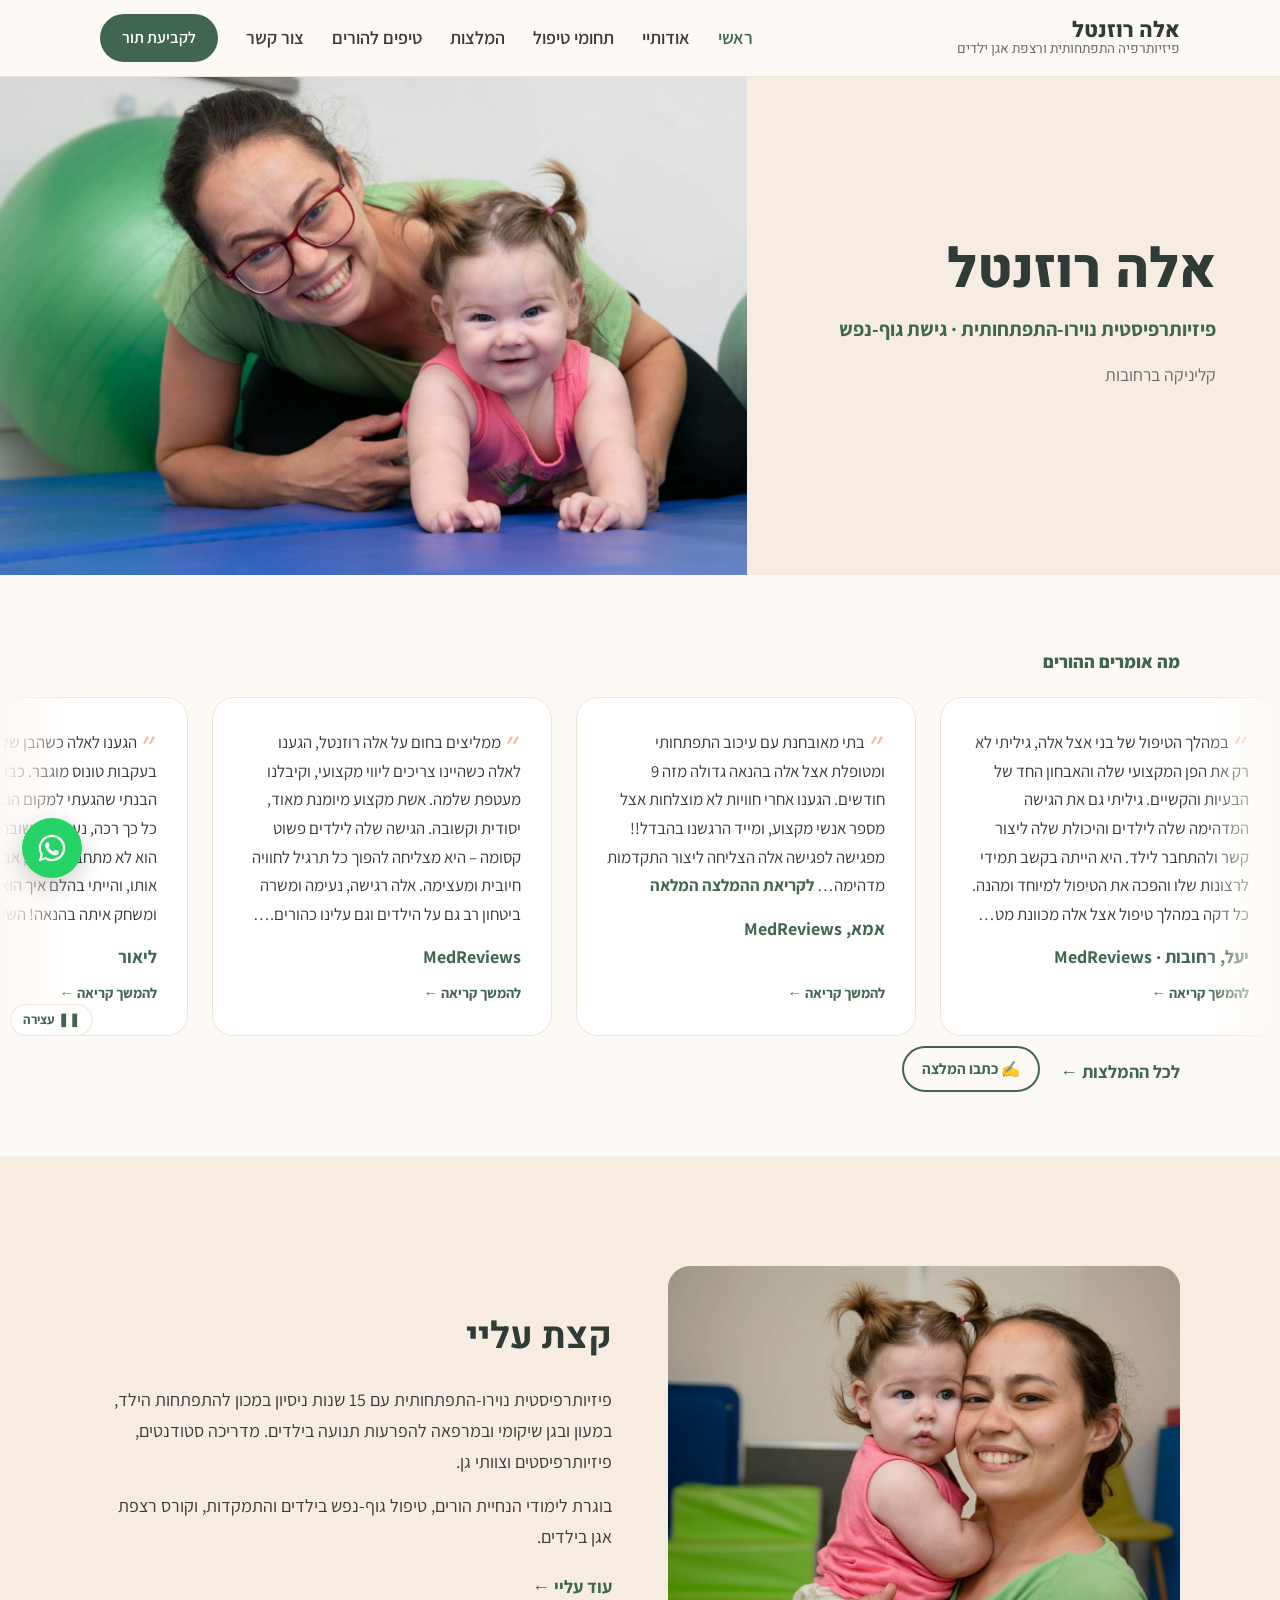
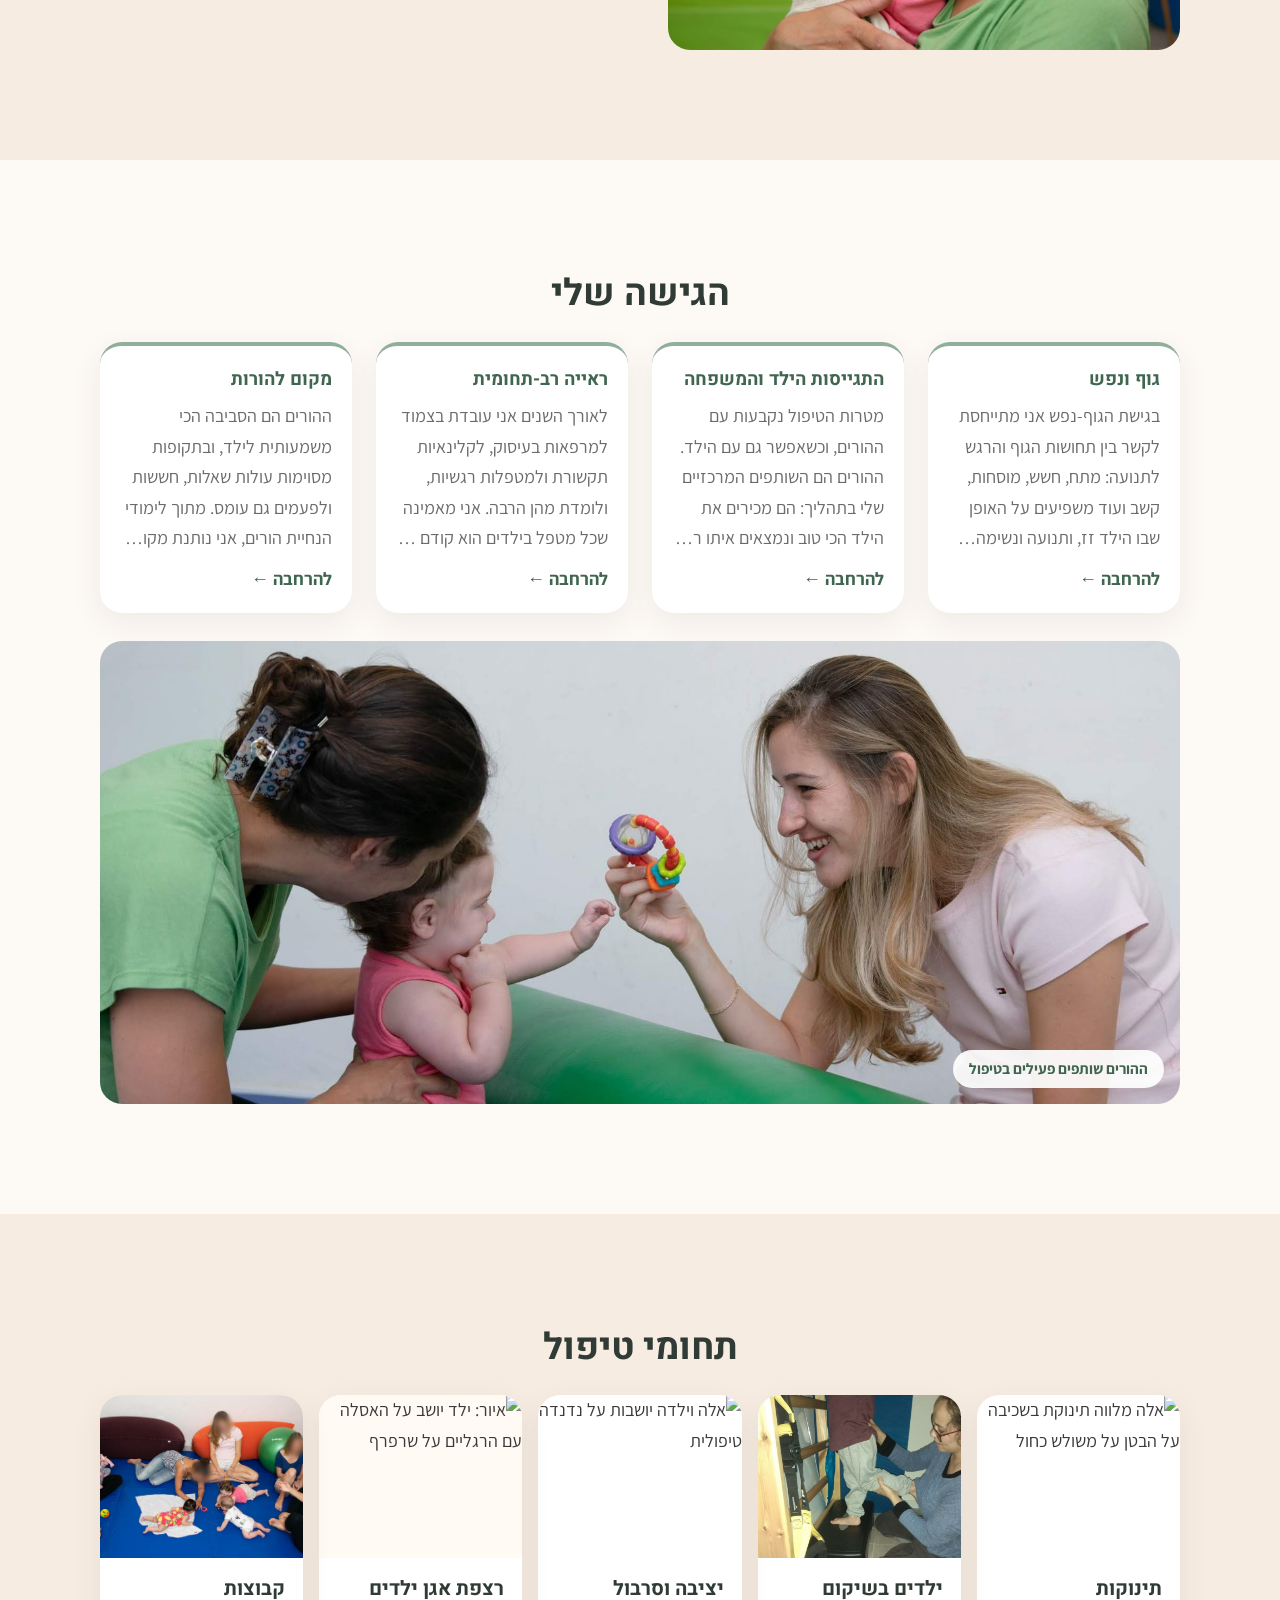
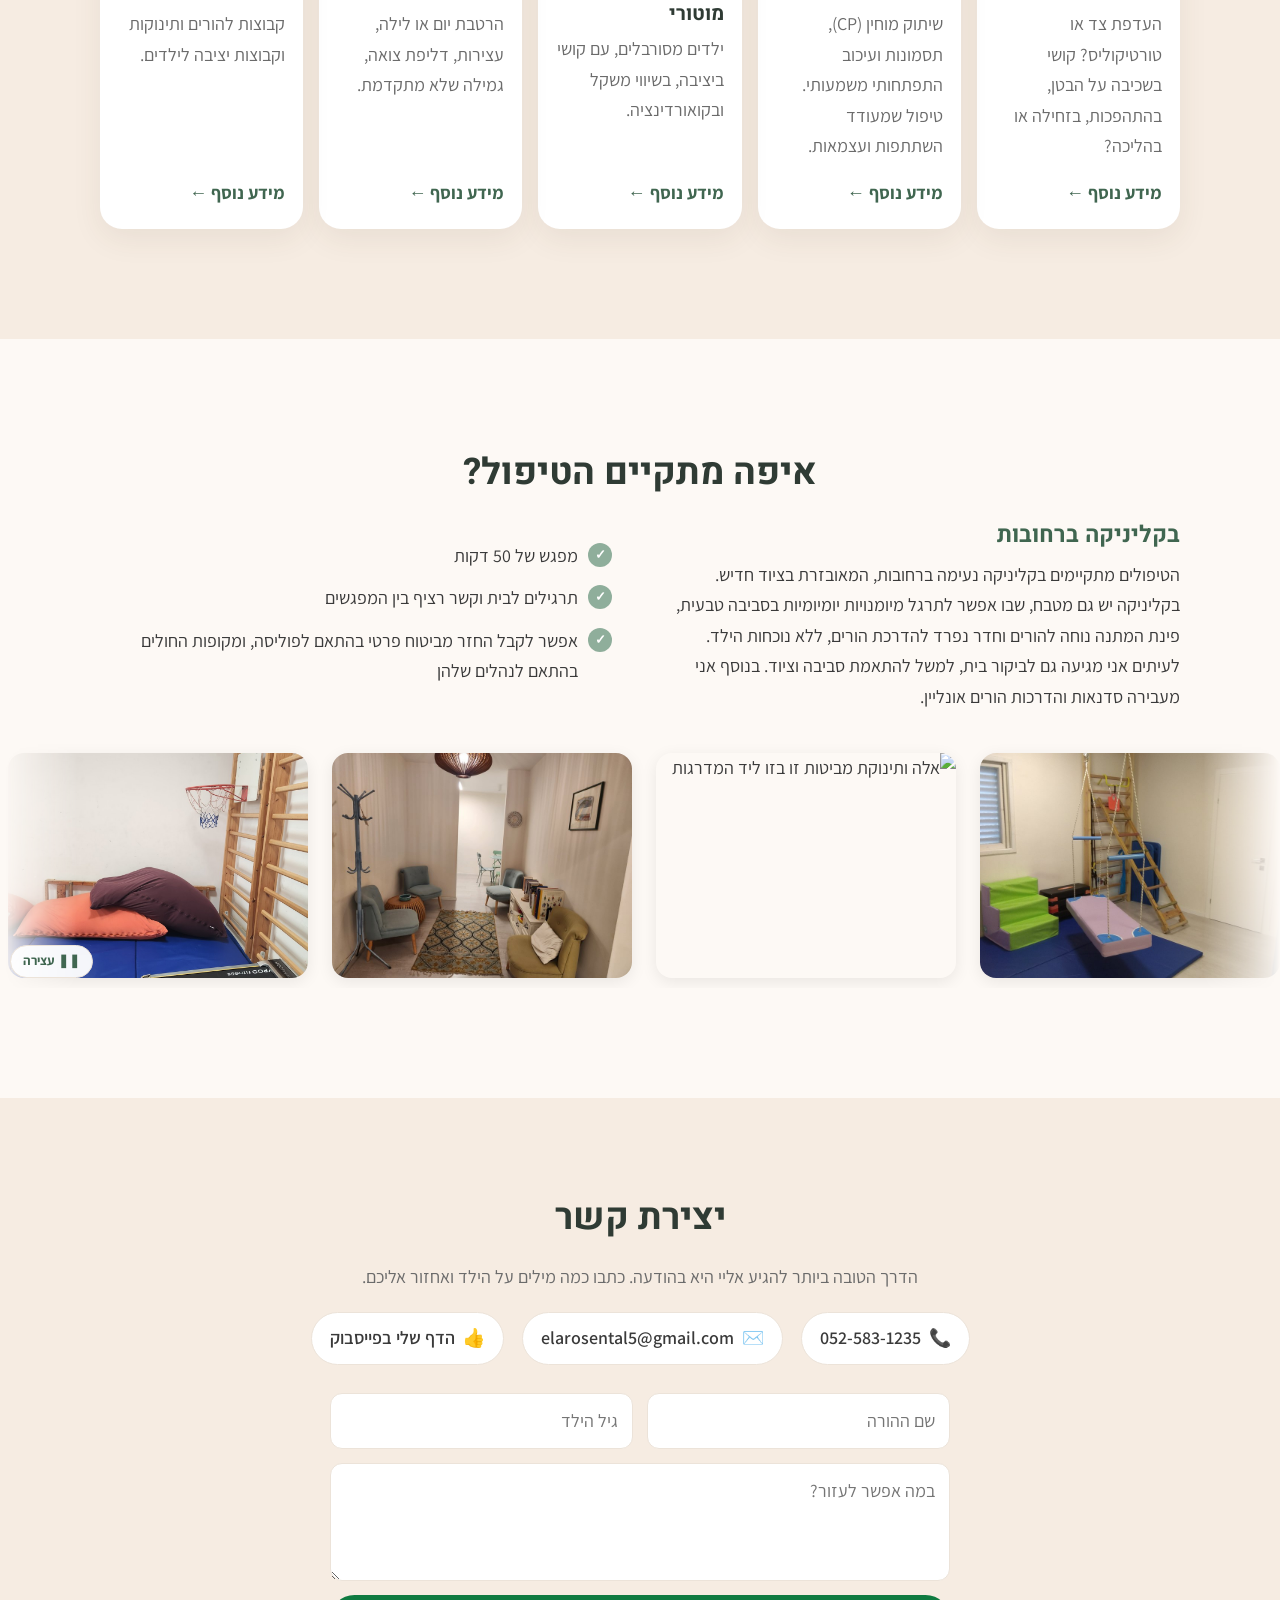
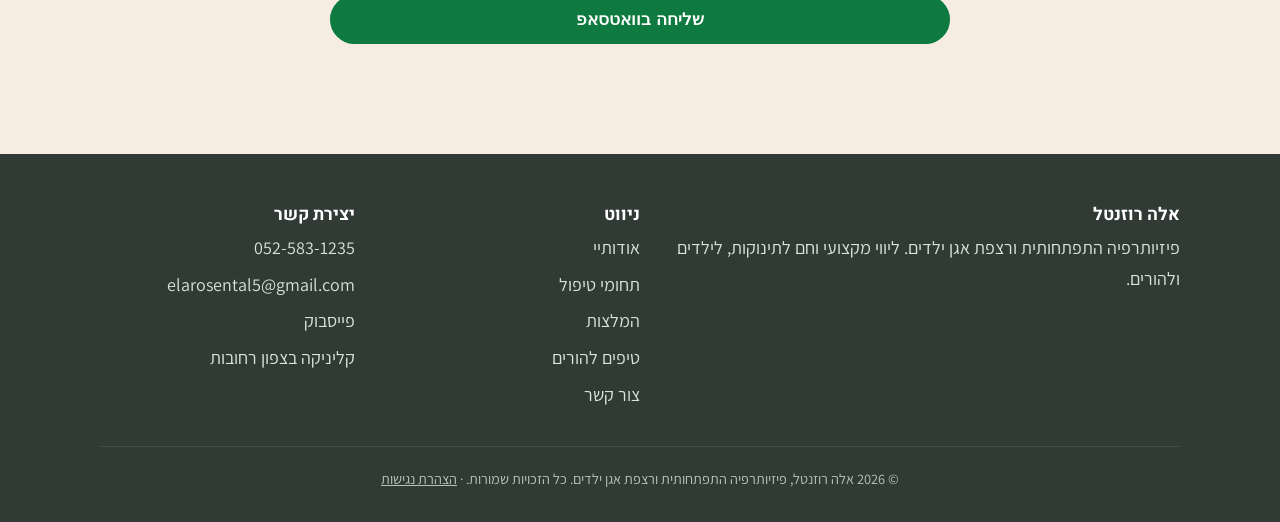
==== commit 58f0d098: "Add files via upload" ====
--- a/index.html
+++ b/index.html
@@ -8,45 +8,41 @@
   <link rel="preconnect" href="https://fonts.googleapis.com">
   <link rel="preconnect" href="https://fonts.gstatic.com" crossorigin>
   <link href="https://fonts.googleapis.com/css2?family=Assistant:wght@400;600;700&family=Heebo:wght@700;800&display=swap" rel="stylesheet">
-  <link rel="stylesheet" href="style.css?v=46">
+  <link rel="stylesheet" href="style.css?v=74">
 </head>
 <body>
+  <a class="skip-link" href="#main">דלג לתוכן המרכזי</a>
 
   <header class="site-header">
     <div class="container nav">
-      <a href="#home" class="logo">אלה רוזנטל<small>פיזיותרפיה התפתחותית ורצפת אגן ילדים</small></a>
+      <a href="index.html" class="logo">אלה רוזנטל<small>פיזיותרפיה התפתחותית ורצפת אגן ילדים</small></a>
       <button class="menu-toggle" aria-label="תפריט" aria-expanded="false">☰</button>
       <ul class="nav-links">
-        <li><a href="#home" class="active">ראשי</a></li>
-        <li><a href="#about">אודותיי</a></li>
-        <li><a href="#treatments">תחומי טיפול</a></li>
-        <li><a href="#testimonials">המלצות</a></li>
-        <li><a href="#tips">טיפים להורים</a></li>
-        <li><a href="#contact">צור קשר</a></li>
-        <li><a href="#contact" class="btn btn-primary">לקביעת תור</a></li>
+        <li><a href="index.html" class="active">ראשי</a></li>
+        <li><a href="about.html">אודותיי</a></li>
+        <li><a href="treatments.html">תחומי טיפול</a></li>
+        <li><a href="testimonials.html">המלצות</a></li>
+        <li><a href="tips.html">טיפים להורים</a></li>
+        <li><a href="contact.html">צור קשר</a></li>
+        <li><a href="contact.html" class="btn btn-primary">לקביעת תור</a></li>
       </ul>
     </div>
   </header>
 
-  <main>
-    <!-- ======================= ראשי ======================= -->
-    <section class="hero-wide" id="home">
+  <main id="main">
+    <!-- פתיחה -->
+    <section class="hero-wide">
       <img src="images/hero.jpg?v=6" alt="אלה רוזנטל מחייכת לצד תינוקת שזוחלת על המזרן בקליניקה" style="object-position: 35% center">
       <div class="container">
         <div class="hero-wide-text">
           <h1>אלה רוזנטל</h1>
-          <p class="hero-wide-sub">פיזיותרפיסטית נוירו-התפתחותית · גישת גוף-נפש</p>
-          <p class="hero-wide-areas">תינוקות · ילדים בשיקום · רצפת אגן ילדים · הדרכת הורים<br>קליניקה ברחובות</p>
-          <div class="hero-actions">
-            <a href="#treatments" class="btn btn-outline">תחומי הטיפול</a>
-            <a href="#about" class="btn btn-outline">עוד עליי</a>
-            <a href="#clinic" class="btn btn-outline">הקליניקה</a>
-          </div>
-        </div>
-      </div>
-    </section>
-
-    <!-- המלצות נבחרות -->
+          <p class="hero-wide-sub">פיזיותרפיסטית נוירו-התפתחותית<span class="m-hide"> · </span><span class="m-block">גישת גוף-נפש</span></p>
+          <p class="hero-wide-areas">קליניקה ברחובות</p>
+        </div>
+      </div>
+    </section>
+
+    <!-- המלצות -->
     <section class="quotes-band">
       <div class="hero-quotes">
         <div class="container"><span class="wit-title">מה אומרים ההורים</span></div>
@@ -57,7 +53,7 @@
             <cite>יעל, רחובות · MedReviews</cite>
           </div>
           <div class="quote">
-            <p>בתי מאובחנת עם עיכוב התפתחותי ומטופלת אצל אלה בהנאה גדולה מזה 9 חודשים. הגענו אחרי חוויות לא מוצלחות אצל מספר אנשי מקצוע, ומייד הרגשנו בהבדל!! מפגישה לפגישה אלה הצליחה ליצור התקדמות מדהימה… <a href="#testimonials" class="read-more">לקריאת ההמלצה המלאה</a></p>
+            <p>בתי מאובחנת עם עיכוב התפתחותי ומטופלת אצל אלה בהנאה גדולה מזה 9 חודשים. הגענו אחרי חוויות לא מוצלחות אצל מספר אנשי מקצוע, ומייד הרגשנו בהבדל!! מפגישה לפגישה אלה הצליחה ליצור התקדמות מדהימה… <a href="testimonials.html" class="read-more">לקריאת ההמלצה המלאה</a></p>
             <cite>אמא, MedReviews</cite>
           </div>
           <div class="quote">
@@ -90,22 +86,19 @@
           </div>
         </div>
       </div>
-        <div class="container quotes-links"><a href="#testimonials" class="all-quotes">לכל ההמלצות ←</a><a href="#add-review" class="btn btn-outline btn-small">✍️ כתבו המלצה</a></div>
-      </div>
-    </section>
-
-    <!-- ======================= אודותיי ======================= -->
-    <section class="whoami" id="about">
+        <div class="container quotes-links"><a href="testimonials.html" class="all-quotes">לכל ההמלצות ←</a><a href="testimonials.html#add-review" class="btn btn-outline btn-small">✍️ כתבו המלצה</a></div>
+      </div>
+    </section>
+
+    <!-- מי אני -->
+    <section class="whoami">
       <div class="container split">
         <div class="photo rect"><img src="images/portrait.jpg" alt="אלה רוזנטל עם תינוקת" loading="lazy"></div>
         <div>
-          <h2>אודותיי</h2>
-          <p class="lead">אני אלה, פיזיותרפיסטית נוירו-התפתחותית, מומחית בהתפתחות התינוק, בשיקום ילדים ובטיפול ברצפת אגן ילדים, עם גישה הוליסטית של גוף ונפש.</p>
-          <p>אני אמא לשלושה ילדים, נשואה, חיה את הבלגן של כולם ומתמודדת עם ריבוי משימות ואתגרים. לשמחתי, המקצוע שלי נותן לי עוגן וכוח.</p>
-          <p>מאז שסיימתי את לימודי הפיזיותרפיה ב-2011 עבדתי במכון להתפתחות הילד, במעון שיקומי, בגן שיקומי ובמרפאה להפרעות תנועה בילדים, ובמקביל בקליניקה הפרטית שלי ברחובות. אני מדריכה סטודנטים, פיזיותרפיסטים וצוותי גן.</p>
-          <p>עם השנים הבנתי שאי אפשר להפריד גוף מנפש. לכן למדתי שלוש שנים הדרכת הורים, התמקדות (Focusing), ותוכנית לטיפול אינטגרטיבי בילדים ונוער מבוסס גוף-נפש. אני רואה בחדר הטיפולים מרחב בטוח לילד לרכוש מיומנויות ואסטרטגיות חדשות, ומרחב בטוח להורה להסתכל על ילדו ולהבין את עולמו.</p>
-          <p>בטיפולים אני משלבת הרבה משחק, יצירתיות וסבלנות, ומקפידה שההורים ייצאו עם כלים מעשיים לבית.</p>
-          <p><a href="education.html" class="all-quotes">להשכלה, להכשרות ולניסיון המקצועי שלי ←</a></p>
+          <h2>קצת עליי</h2>
+          <p>פיזיותרפיסטית נוירו-התפתחותית עם 15 שנות ניסיון במכון להתפתחות הילד, במעון ובגן שיקומי ובמרפאה להפרעות תנועה בילדים. מדריכה סטודנטים, פיזיותרפיסטים וצוותי גן.</p>
+          <p>בוגרת לימודי הנחיית הורים, טיפול גוף-נפש בילדים והתמקדות, וקורס רצפת אגן בילדים.</p>
+          <p><a href="about.html" class="all-quotes">עוד עליי ←</a></p>
         </div>
       </div>
     </section>
@@ -139,543 +132,104 @@
       </div>
     </section>
 
-    <!-- ======================= תחומי טיפול ======================= -->
-    <section class="areas" id="treatments">
-      <div class="container">
-        <span class="eyebrow">תחומי טיפול</span>
-        <h2>במה אני יכולה לעזור?</h2>
-        <p class="lead">טיפול וליווי בתינוקות, בפעוטות ובילדים, מהשבועות הראשונים לחיים ועד גיל בית הספר.</p>
+    <!-- תחומי טיפול -->
+    <section class="areas" id="areas">
+      <div class="container">
+        <h2>תחומי טיפול</h2>
         <div class="area-cards">
-          <a class="area-card" href="#babies">
-            <img src="images/baby-card.jpg" alt="אלה מלווה תינוקת צעירה בשכיבה על הבטן" loading="lazy">
+          <a class="area-card" href="treatments.html#babies">
+            <img src="images/topics/babies-tile.jpg?v=3" alt="אלה מלווה תינוקת בשכיבה על הבטן על משולש כחול" loading="lazy">
             <div class="area-body">
               <h3>תינוקות</h3>
               <p>העדפת צד או טורטיקוליס? קושי בשכיבה על הבטן, בהתהפכות, בזחילה או בהליכה?</p>
               <span class="area-more">מידע נוסף ←</span>
             </div>
           </a>
-          <a class="area-card" href="#rehab">
-            <img src="images/rehab-climb.jpg" alt="ילדה עם סדים מטפסת על מתקן בגינה" loading="lazy">
+          <a class="area-card" href="treatments.html#rehab">
+            <img src="images/topics/injury.jpg?v=8" alt="ילד יושב בפיסוק ומתרגל עם מכשירי בלייזפוד" loading="lazy">
             <div class="area-body">
               <h3>ילדים בשיקום</h3>
               <p>שיתוק מוחין (CP), תסמונות ועיכוב התפתחותי משמעותי. טיפול שמעודד השתתפות ועצמאות.</p>
               <span class="area-more">מידע נוסף ←</span>
             </div>
           </a>
-          <a class="area-card" href="#kids">
-            <img src="images/g8.jpg?v=3" alt="ילדה מתרגלת שיווי משקל על כדור פיזיו" loading="lazy">
+          <a class="area-card" href="treatments.html#kids">
+            <img src="images/topics/coord-tile.jpg" alt="אלה וילדה יושבות על נדנדה טיפולית" loading="lazy">
             <div class="area-body">
               <h3>יציבה וסרבול מוטורי</h3>
-              <p>ילדים מסורבלים, עם קושי ביציבה, בשיווי משקל ובקואורדינציה. גם כשהמטרות התפקודיות שייכות לקלינאית התקשורת או למרפאה בעיסוק, היציבה דורשת לעיתים התערבות פיזיותרפית שתומכת בטיפול שלהן.</p>
-              <span class="area-more">מידע נוסף ←</span>
-            </div>
-          </a>
-          <a class="area-card" href="#pelvic">
-            <img class="diagram" src="images/topics/pelvic-diagram.svg?v=2" alt="תרשים: סרעפת, שלפוחית השתן, רקטום ורצפת האגן" loading="lazy">
+              <p>ילדים מסורבלים, עם קושי ביציבה, בשיווי משקל ובקואורדינציה.</p>
+              <span class="area-more">מידע נוסף ←</span>
+            </div>
+          </a>
+          <a class="area-card" href="treatments.html#pelvic">
+            <img class="diagram" src="images/topics/pelvic-child.svg?v=2" alt="איור: ילד יושב על האסלה עם הרגליים על שרפרף" loading="lazy">
             <div class="area-body">
               <h3>רצפת אגן ילדים</h3>
               <p>הרטבת יום או לילה, עצירות, דליפת צואה, גמילה שלא מתקדמת.</p>
               <span class="area-more">מידע נוסף ←</span>
             </div>
           </a>
-        </div>
-      </div>
-    </section>
-
-    <!-- תינוקות -->
-    <section id="babies">
-      <div class="container">
-        <span class="eyebrow">תינוקות (0–18 חודשים)</span>
-        <h2>התפתחות התינוק</h2>
-        <div class="cards">
-          <div class="card">
-            <img class="card-img" src="images/topics/torticollis.jpg?v=2" alt="תינוק עם ראש מוטה לצד אחד" loading="lazy">
-            <h3>טורטיקוליס והעדפת צד</h3>
-            <p>הטיית ראש או סיבוב לצד אחד בלבד. טיפול מוקדם עם תרגילים פשוטים לבית מביא לשיפור מהיר.</p>
-          </div>
-          <div class="card">
-            <img class="card-img" src="images/topics/plagio.jpg?v=3" alt="ראש של תינוק במבט מלמעלה עם השטחה בצד אחד" loading="lazy">
-            <small class="img-credit">צילום: <a href="https://commons.wikimedia.org/wiki/File:Plagioc%C3%A9phalie.JPG" target="_blank" rel="noopener">Gzzz</a>, ‏<a href="https://creativecommons.org/licenses/by-sa/4.0/deed.he" target="_blank" rel="noopener">CC BY-SA 4.0</a> (נחתך)</small>
-            <h3>השטחת ראש (פלגיוצפלי)</h3>
-            <p>הדרכה על מנחים, זמן בטן ומשחק, ומעקב שיעזור לראש להתעגל.</p>
-          </div>
-          <div class="card">
-            <img class="card-img" src="images/topics/milestones.jpg" alt="תינוקת בזמן בטן מושיטה יד לצעצוע" loading="lazy">
-            <h3>עיכוב באבני דרך</h3>
-            <p>קושי בהרמת ראש, בהתהפכות, בישיבה, בזחילה, בעמידה ובהליכה.</p>
-          </div>
-          <div class="card">
-            <img class="card-img" src="images/topics/preemie.jpg?v=2" alt="יד של הורה אוחזת ביד של תינוק קטן" loading="lazy">
-            <h3>ליווי פגים</h3>
-            <p>מעקב התפתחותי וטיפול מותאם לגיל המתוקן, כולל הדרכה להורים מהיום הראשון בבית.</p>
-          </div>
-          <div class="card">
-            <img class="card-img" src="images/topics/tone.jpg" alt="תינוקת על כדור פיזיו" loading="lazy">
-            <h3>טונוס שרירים</h3>
-            <p>טונוס נמוך (היפוטוניה), טונוס גבוה או גמישות יתר במפרקים.</p>
-          </div>
-          <div class="card">
-            <img class="card-img" src="images/topics/walking.jpg" alt="תינוקת הולכת עם עגלת צעצוע" loading="lazy">
-            <h3>מנח רגליים והליכה</h3>
-            <p>הליכה על קצות האצבעות, רגליים שטוחות וחוסר יציבות בהליכה.</p>
-          </div>
-        </div>
-      </div>
-    </section>
-
-    <!-- ילדים -->
-    <section class="bg-sand" id="kids">
-      <div class="container">
-        <span class="eyebrow">ילדים</span>
-        <h2>יציבה, קואורדינציה וקשיים מוטוריים</h2>
-        <div class="cards">
-          <div class="card">
-            <img class="card-img" src="images/topics/posture.jpg" alt="ילדה יושבת ומתרגלת בסולם קיר" loading="lazy">
-            <h3>יציבה</h3>
-            <p>קושי לשמור על יציבה בישיבה ובעמידה, עייפות מהירה ונטייה להישען. לעיתים נדרשת התערבות פיזיותרפית שתומכת גם בטיפול אצל קלינאית התקשורת או המרפאה בעיסוק.</p>
-          </div>
-          <div class="card">
-            <img class="card-img" src="images/topics/balance.jpg" alt="ילדה עומדת על כדור פיזיו בידיים פרושות" loading="lazy">
-            <h3>קואורדינציה ושיווי משקל</h3>
-            <p>ילדים מסורבלים, שנופלים הרבה או נמנעים מפעילות בגן ובחצר.</p>
-          </div>
-          <div class="card">
-            <img class="card-img" src="images/topics/dcd.jpg" alt="ילד מטפס על קיר נמוך" loading="lazy">
-            <h3>DCD וקשיים מוטוריים</h3>
-            <p>קושי ברכישת מיומנויות כמו קפיצה, ריצה, רכיבה על אופניים ותפיסת כדור.</p>
-          </div>
-        </div>
-      </div>
-    </section>
-
-    <!-- שיקום ילדים -->
-    <section id="rehab">
-      <div class="container">
-        <span class="eyebrow">שיקום</span>
-        <h2>שיקום ילדים</h2>
-        <div class="cards">
-          <div class="card">
-            <img class="card-img" src="images/topics/injury.jpg?v=3" alt="ילד עומד על מדרגה ליד סולם קיר, ואלה מכוונת את הרגל" loading="lazy">
-            <h3>שיקום לאחר ניתוח</h3>
-            <p>חזרה הדרגתית ובטוחה לתנועה ולתפקוד לאחר ניתוח או פציעה, בתיאום עם הצוות המטפל.</p>
-          </div>
-          <div class="card">
-            <img class="card-img" src="images/topics/syndromes.jpg?v=6" alt="פעוטה עם תסמונת דאון שוכבת על המיטה ומחייכת" loading="lazy">
-            <h3>תסמונות שונות</h3>
-            <p>ליווי ארוך טווח לילדים עם תסמונות גנטיות ועיכוב התפתחותי משמעותי, עם דגש על השתתפות ועצמאות.</p>
-          </div>
-          <div class="card">
-            <img class="card-img" src="images/topics/neuro.jpg?v=5" alt="פעוט עומד בהליכון עם תמיכה" loading="lazy">
-            <h3>שיתוק מוחין (CP)</h3>
-            <p>טיפול בגישה נוירו-התפתחותית לשיפור השליטה המוטורית, היציבה והניידות, בהתאם למטרות התפקודיות של הילד והמשפחה.</p>
-          </div>
-          <div class="card">
-            <img class="card-img" src="images/topics/equipment.jpg?v=3" alt="ילדה עם סדים עומדת על שרפרף במטבח, ואלה תומכת בה" loading="lazy">
-            <h3>התאמת ציוד וסביבה התפתחותית</h3>
-            <p>התאמת ציוד שיקומי והתאמת הסביבה בבית ובמסגרת החינוכית, כך שהילד יוכל להשתתף באופן פעיל ככל האפשר.</p>
-          </div>
-        </div>
-      </div>
-    </section>
-
-    <!-- רצפת אגן -->
-    <section class="bg-sand" id="pelvic">
-      <div class="container split">
-        <div>
-          <span class="eyebrow">רצפת אגן ילדים</span>
-          <h2>הרטבה, דחיפות ועצירות</h2>
-          <p>הקשיים בשליטה על סוגרים קשורים להיבטים פיזיולוגיים, תחושתיים, מוטוריים, וכמובן גם רגשיים והתנהגותיים. בטיפול הילד והמשפחה לומדים אסטרטגיות להתמודדות, מתוך הבנה של הקשיים הספציפיים של כל ילד.</p>
-          <ul class="checklist">
-            <li>הרטבה ביום ובלילה (אנורזיס)</li>
-            <li>עצירות ובריחת צואה (אנקופרזיס)</li>
-            <li>דחיפות ותכיפות במתן שתן</li>
-            <li>הרגלי התרוקנות נכונים, תרגול שרירי רצפת האגן ונשימה</li>
-            <li>שיפור הקשב לתחושות הגוף, בשילוב מיינדפולנס</li>
-          </ul>
-          <p style="margin-top:14px">הילד שותף מלא: יחד אנחנו קובעים מטרות קטנות וברורות, והטיפול מלווה בהדרכת הורים פרונטלית או אונליין. הטיפול בילדים שונה לגמרי מטיפול רצפת אגן במבוגרים ואינו חודרני.</p>
-        </div>
-        <figure class="pelvic-figure">
-<svg class="pelvic-svg" xmlns="http://www.w3.org/2000/svg" viewBox="0 0 640 600" role="img" aria-labelledby="t d" font-family="Heebo, Assistant, Arial, sans-serif">
-  <title id="t">תרשים: סרעפת, שלפוחית השתן, רקטום ורצפת האגן</title>
-  <desc id="d">מבט מהצד על פלג הגוף: הסרעפת למעלה ורצפת האגן למטה עובדות יחד עם הנשימה, וביניהן שלפוחית השתן מקדימה והרקטום מאחור.</desc>
-  <defs>
-    <marker id="ah" viewBox="0 0 10 10" refX="5" refY="5" markerWidth="7" markerHeight="7" orient="auto-start-reverse">
-      <path d="M0,0 L10,5 L0,10 z" fill="#5d7a63"/>
-    </marker>
-  </defs>
-  <rect width="640" height="600" fill="#fffaf4"/>
-
-  <!-- גוף -->
-  <path d="M215,40 C185,60 170,110 172,170 C174,250 162,330 168,400 C172,470 190,530 240,560 C280,582 360,585 410,566 C455,548 470,500 466,440 C462,380 470,320 462,250 C455,180 450,110 420,60 C400,30 250,22 215,40 Z"
-        fill="#f6ebdf" stroke="#d8c3ad" stroke-width="3"/>
-
-  <!-- ריאות -->
-  <path d="M230,70 C205,95 200,150 212,185 C240,170 280,160 300,158 L298,70 C280,58 248,58 230,70 Z" fill="#f4d3cf" opacity=".8"/>
-  <path d="M330,70 L328,158 C350,160 390,170 420,185 C432,150 425,95 400,70 C382,58 348,58 330,70 Z" fill="#f4d3cf" opacity=".8"/>
-
-  <!-- עמוד שדרה -->
-  <g fill="#e2d2bf" stroke="#c9b298" stroke-width="1.5">
-    <rect x="178" y="70" width="26" height="30" rx="7"/>
-    <rect x="176" y="106" width="27" height="30" rx="7"/>
-    <rect x="174" y="142" width="28" height="30" rx="7"/>
-    <rect x="172" y="178" width="29" height="31" rx="7"/>
-    <rect x="171" y="215" width="30" height="32" rx="7"/>
-    <rect x="171" y="253" width="31" height="32" rx="7"/>
-    <rect x="172" y="291" width="31" height="33" rx="7"/>
-    <rect x="174" y="330" width="31" height="33" rx="7"/>
-    <rect x="178" y="369" width="31" height="33" rx="7"/>
-    <path d="M186,410 C200,405 214,410 218,420 C222,450 226,480 236,505 C228,512 218,510 212,500 C198,475 188,445 186,410 Z"/>
-  </g>
-
-  <!-- מעיים -->
-  <path d="M250,250 C280,232 330,236 350,252 C372,270 350,292 322,288 C292,284 268,300 286,318 C304,336 360,318 384,330 C404,342 396,368 370,372 C340,376 300,368 280,376"
-        fill="none" stroke="#efc9a8" stroke-width="18" stroke-linecap="round" opacity=".75"/>
-
-  <!-- רקטום -->
-  <path d="M282,372 C252,380 238,400 238,430 C238,465 252,500 268,540" fill="none" stroke="#c98d6b" stroke-width="26" stroke-linecap="round"/>
-  <path d="M282,372 C252,380 238,400 238,430 C238,465 252,500 268,540" fill="none" stroke="#dba88a" stroke-width="18" stroke-linecap="round"/>
-
-  <!-- עצם הערווה -->
-  <rect x="418" y="478" width="26" height="46" rx="12" fill="#e2d2bf" stroke="#c9b298" stroke-width="1.5"/>
-
-  <!-- שלפוחית -->
-  <ellipse cx="372" cy="470" rx="44" ry="38" fill="#f5dc8e" stroke="#d9b54f" stroke-width="3"/>
-  <path d="M368,507 C368,522 366,536 362,548" stroke="#d9b54f" stroke-width="5" fill="none" stroke-linecap="round"/>
-
-  <!-- רצפת האגן -->
-  <path d="M232,512 C270,560 380,566 420,522" fill="none" stroke="#7d9a82" stroke-width="11" stroke-linecap="round"/>
-
-  <!-- סרעפת -->
-  <path d="M180,232 C215,150 405,150 462,232" fill="none" stroke="#7d9a82" stroke-width="11" stroke-linecap="round"/>
-
-  <!-- חיצי תנועה משותפת -->
-  <line x1="318" y1="196" x2="318" y2="228" stroke="#5d7a63" stroke-width="3" marker-end="url(#ah)" marker-start="url(#ah)"/>
-  <line x1="318" y1="520" x2="318" y2="552" stroke="#5d7a63" stroke-width="3" marker-end="url(#ah)" marker-start="url(#ah)"/>
-
-  <!-- תוויות -->
-  <g font-size="21" font-weight="700" fill="#3f4a42" direction="rtl">
-    <line x1="448" y1="212" x2="520" y2="170" stroke="#9aab8e" stroke-width="2"/>
-    <text x="625" y="168" text-anchor="start">סרעפת</text>
-
-    <line x1="414" y1="456" x2="520" y2="404" stroke="#9aab8e" stroke-width="2"/>
-    <text x="625" y="402" text-anchor="start">שלפוחית השתן</text>
-
-    <line x1="424" y1="530" x2="520" y2="560" stroke="#9aab8e" stroke-width="2"/>
-    <text x="625" y="566" text-anchor="start">רצפת האגן</text>
-
-    <line x1="238" y1="440" x2="128" y2="440" stroke="#9aab8e" stroke-width="2"/>
-    <text x="120" y="434" text-anchor="start">רקטום</text>
-    <text x="120" y="458" text-anchor="start" font-size="16" font-weight="400" fill="#6b7468">(חלחולת)</text>
-
-    <line x1="282" y1="300" x2="128" y2="300" stroke="#9aab8e" stroke-width="2"/>
-    <text x="120" y="306" text-anchor="start">מעיים</text>
-  </g>
-  <text x="320" y="590" font-size="15" fill="#6b7468" text-anchor="middle" direction="rtl">הסרעפת ורצפת האגן נעות יחד עם הנשימה</text>
-</svg>
-
-        </figure>
-      </div>
-    </section>
-
-    <!-- קבוצות -->
-    <section class="bg-sage">
-      <div class="container center">
-        <span class="eyebrow">קבוצות</span>
-        <h2>קבוצות ליווי התפתחותי לתינוקות</h2>
-        <p class="lead">קבוצה קטנה ואינטימית של אמהות ותינוקות בקליניקה, שבה כל תינוק מקבל מענה מקצועי וכל אמא מקבלת מקום לשאלות. אפשר גם לארגן מפגש פרטי בבית עם חברה או שתיים.</p>
-        <div class="slideshow" id="groupShow" aria-label="תמונות מקבוצות ליווי התפתחותי">
-          <img class="active" src="images/group-moms-2.jpg?v=2" alt="אמהות מתרגלות עם התינוקות על מזרנים">
-          <img src="images/group.jpg?v=2" alt="קבוצת אמהות ותינוקות בקליניקה" loading="lazy">
-          <img src="images/group-home.jpg?v=2" alt="מפגש קבוצתי של אמהות ותינוקות בבית" loading="lazy">
-          <img src="images/group-park.jpg?v=2" alt="אמהות ותינוקות במפגש על הדשא" loading="lazy">
-          <div class="slide-dots"></div>
-        </div>
-        <p style="margin-top:24px"><a href="#contact" class="btn btn-primary">לפרטים על הקבוצה הבאה</a></p>
-      </div>
-    </section>
-
-    <!-- בקרוב -->
-    <section class="soon">
-      <div class="container soon-grid">
-        <div class="soon-photos">
-          <figure class="main"><img src="images/group-moms-2.jpg?v=2" alt="אמהות מתרגלות עם התינוקות על מזרנים" loading="lazy"><figcaption>סדנת אמהות ותינוקות</figcaption></figure>
-          <figure><img src="images/group.jpg?v=2" alt="מפגש של אמהות ותינוקות בקליניקה" loading="lazy"><figcaption>קבוצת תינוקות</figcaption></figure>
-          <figure><img src="images/group-kids-1.jpg" alt="קבוצת ילדים מתרגלת הליכה על סולם עם כדורים" loading="lazy"><figcaption>קבוצת ילדים</figcaption></figure>
-        </div>
-        <div>
-          <span class="eyebrow">בקרוב</span>
-          <h2>קבוצות וסדנאות</h2>
-          <ul class="soon-list">
-            <li><strong>קבוצות יציבה לילדים:</strong> קבוצה קטנה לחיזוק שרירי ליבה, שיווי משקל וקואורדינציה.</li>
-            <li><strong>סדנאות לאמהות ותינוקות:</strong> מפגשים בקבוצה קטנה על התפתחות התינוק בחודשים הראשונים.</li>
-          </ul>
-          <a href="https://wa.me/972525831235?text=%D7%90%D7%A9%D7%9E%D7%97%20%D7%9C%D7%A7%D7%91%D7%9C%20%D7%A2%D7%93%D7%9B%D7%95%D7%9F%20%D7%A2%D7%9C%20%D7%A7%D7%91%D7%95%D7%A6%D7%95%D7%AA%20%D7%95%D7%A1%D7%93%D7%A0%D7%90%D7%95%D7%AA" class="btn btn-outline" target="_blank" rel="noopener">לקבלת עדכון בוואטסאפ</a>
-        </div>
-      </div>
-    </section>
+          <a class="area-card" href="treatments.html#groups">
+            <img src="images/group.jpg?v=2" alt="קבוצת אמהות ותינוקות על המזרן בקליניקה" loading="lazy">
+            <div class="area-body">
+              <h3>קבוצות</h3>
+              <p>קבוצות להורים ותינוקות וקבוצות יציבה לילדים.</p>
+              <span class="area-more">מידע נוסף ←</span>
+            </div>
+          </a>
+        </div>
+      </div>
+    </section>
+
 
     <!-- הקליניקה -->
     <section class="clinic" id="clinic">
       <div class="container">
+        <h2 class="section-title">איפה מתקיים הטיפול?</h2>
         <div class="split align-start">
           <div>
-            <span class="eyebrow">איפה מתקיים הטיפול</span>
-            <h2>בקליניקה ברחובות</h2>
-            <p>הטיפולים מתקיימים בקליניקה מאובזרת ונעימה ברחובות. בקליניקה יש גם מטבח, שבו אפשר לתרגל מיומנויות יומיומיות בסביבה טבעית, פינת המתנה נוחה להורים וחדר נפרד להדרכת הורים, ללא נוכחות הילד. לעיתים אני מגיעה גם לביקור בית, למשל להתאמת סביבה וציוד. בנוסף אני מעבירה סדנאות והדרכות הורים אונליין.</p>
+            <h3 class="clinic-sub">בקליניקה ברחובות</h3>
+            <p>הטיפולים מתקיימים בקליניקה נעימה ברחובות, המאובזרת בציוד חדיש. בקליניקה יש גם מטבח, שבו אפשר לתרגל מיומנויות יומיומיות בסביבה טבעית, פינת המתנה נוחה להורים וחדר נפרד להדרכת הורים, ללא נוכחות הילד. לעיתים אני מגיעה גם לביקור בית, למשל להתאמת סביבה וציוד. בנוסף אני מעבירה סדנאות והדרכות הורים אונליין.</p>
           </div>
           <ul class="checklist">
             <li>מפגש של 50 דקות</li>
             <li>תרגילים לבית וקשר רציף בין המפגשים</li>
-            <li>קבלה לצורך החזר מביטוח פרטי</li>
+            <li>אפשר לקבל החזר מביטוח פרטי בהתאם לפוליסה, ומקופות החולים בהתאם לנהלים שלהן</li>
           </ul>
         </div>
       </div>
       <div class="marquee clinic-marquee" aria-label="תמונות מהקליניקה">
         <div class="marquee-track">
+            <figure class="clinic-slide"><img src="images/clinic-room2.jpg" alt="החדר עם הנדנדה והמדרגות" loading="lazy"></figure>
+            <figure class="clinic-slide"><img src="images/clinic-baby-stairs.jpg" alt="אלה ותינוקת מביטות זו בזו ליד המדרגות" loading="lazy"></figure>
             <figure class="clinic-slide"><img src="images/clinic-waiting.jpg" alt="פינת ההמתנה להורים" loading="lazy"></figure>
             <figure class="clinic-slide"><img src="images/clinic-equipment.jpg" alt="סולם קיר ומזרנים" loading="lazy"></figure>
+            <figure class="clinic-slide"><img src="images/clinic-chairs.jpg" alt="פעוטה עוברת בין שני כיסאות" loading="lazy"></figure>
+            <figure class="clinic-slide"><img src="images/clinic-treadmill.jpg" alt="הליכון חשמלי וסולם קיר בקליניקה" loading="lazy"></figure>
             <figure class="clinic-slide"><img src="images/clinic-parents-room.jpg" alt="חדר להדרכת הורים" loading="lazy"></figure>
-            <figure class="clinic-slide"><img src="images/clinic-room2.jpg" alt="החדר עם הנדנדה והמדרגות" loading="lazy"></figure>
             <figure class="clinic-slide"><img src="images/clinic-vibration.jpg" alt="ילד עומד על מכשיר רטט ליד סולם הקיר" loading="lazy"></figure>
-            <figure class="clinic-slide"><img src="images/topics/equipment.jpg?v=3" alt="תרגול במטבח של הקליניקה עם ילדה עם סדים" loading="lazy"></figure>
+            <figure class="clinic-slide"><img src="images/clinic-kitchen.jpg" alt="תרגול במטבח של הקליניקה עם ילדה עם סדים" loading="lazy"></figure>
             <figure class="clinic-slide"><img src="images/rehab-stairs.jpg" alt="תרגול עלייה במדרגות" loading="lazy"></figure>
         </div>
       </div>
     </section>
 
-    <section>
-      <div class="container">
-        <div class="cta">
-          <h2>לא בטוחים אם צריך טיפול?</h2>
-          <p>שלחו לי הודעה עם כמה מילים על הילד, ונבדוק יחד.</p>
-          <div class="hero-actions">
-            <a href="https://wa.me/972525831235" class="btn btn-whatsapp" target="_blank" rel="noopener">וואטסאפ</a>
-            <a href="#contact" class="btn btn-outline">צור קשר</a>
-          </div>
-        </div>
-      </div>
-    </section>
-
-    <!-- ======================= המלצות ======================= -->
-    <section class="fb-section fb-first" id="testimonials">
-      <div class="container">
-        <div class="center">
-          <span class="eyebrow">המלצות · פייסבוק · MedReviews</span>
-          <h2>מה ההורים מספרים</h2>
-          <p class="lead">המלצות שהורים כתבו בעמוד הפייסבוק וב-MedReviews (5.0 ★). שמות הילדים ותמונות הפרופיל טושטשו כדי לשמור על פרטיותם. לחיצה על צילום מסך מגדילה אותו.</p>
-        </div>
-        <div class="fb-shots" id="fbShots">
-          <a href="images/fb/neta.jpg" class="cert-link fb-shot" data-caption="המלצה מעמוד הפייסבוק"><img src="images/fb/neta.jpg" alt="צילום מסך של המלצה מפייסבוק" loading="lazy"></a>
-          <div class="fb-shot text-card"><div class="tc-head"><span class="tc-src">MedReviews</span> <span class="tc-stars" aria-label="5 כוכבים">★★★★★</span></div><p>במהלך הטיפול של בני אצל אלה, גיליתי לא רק את הפן המקצועי שלה והאבחון החד של הבעיות והקשיים. גיליתי גם את הגישה המדהימה שלה לילדים והיכולת שלה ליצור קשר ולהתחבר לילד. היא הייתה בקשב תמידי לרצונות שלו והפכה את הטיפול למיוחד ומהנה. כל דקה במהלך טיפול אצל אלה מכוונת מטרה, אבל הכל נעשה בגמישות ותוך שינוי מתמיד בהתאם למצב. והכל נעשה תוך תקשורת גלויה מולי, תוך כדי הסבר והחלטות משותפות לגבי התכנית. זכינו להכיר את אלה ולהיות מטופלים אצלה!</p><cite>יעל, רחובות</cite></div>
-          <a href="images/fb/tal.jpg" class="cert-link fb-shot" data-caption="המלצה מעמוד הפייסבוק"><img src="images/fb/tal.jpg" alt="צילום מסך של המלצה מפייסבוק" loading="lazy"></a>
-          <a href="images/fb/yael.jpg" class="cert-link fb-shot" data-caption="המלצה מעמוד הפייסבוק"><img src="images/fb/yael.jpg" alt="צילום מסך של המלצה מפייסבוק" loading="lazy"></a>
-          <div class="fb-shot text-card"><div class="tc-head"><span class="tc-src">MedReviews</span> <span class="tc-stars" aria-label="5 כוכבים">★★★★★</span></div><p>וואו. ממה להתחיל :) ? בתי בת שנה ו-7 חודשים מאובחנת עם עיכוב התפתחותי ומטופלת אצל אלה בהנאה גדולה מזה 9 חודשים. הגענו לאלה לאבחנה וייעוץ לאחר חוויות לא מוצלחות אצל מספר אנשי מקצוע. מייד הרגשנו בהבדל!! ברגישות ובמקצועיות ממעלה ראשונה, אלה יצרה לאט ובבטחון יחסי אמון עם בתי ואיתנו (הוריה), שמה דגש על ללמוד את בתי, ללמוד להבין אותה, מה הרצונות שלה ומה הגורמים המוטיבציוניים שלה. כבר מההיכרות הראשונית היה ניתן להבחין בשיתוף פעולה מצד הבת שלי ובכך שהרגישה בנוח עם אלה, מה שלא מובן מאליו לפעוטה בגילה. מפגישה לפגישה אלה הצליחה ליצור התקדמות מדהימה עם הבת שלי, היחידה שהצליחה להבין אותה וליצור איתה הצלחה רצופה ומשמעותית לאורך זמן. אלה חמה, נעימה, רגישה ומקצועית שאין לתאר. בנוסף הקליניקה מאובזרת בכל הציוד הנדרש ומאפשרת לבצע טיפול מגוון, מעניין ומקצועי. ממליצים מכל הלב על אלה המדהימה. מי שיטופל אצלה - יזכה ובענק :)!</p><cite>אמא</cite></div>
-          <a href="images/fb/moran.jpg" class="cert-link fb-shot" data-caption="המלצה מעמוד הפייסבוק"><img src="images/fb/moran.jpg" alt="צילום מסך של המלצה מפייסבוק" loading="lazy"></a>
-          <a href="images/fb/tair.jpg" class="cert-link fb-shot is-hidden" data-caption="המלצה מעמוד הפייסבוק"><img src="images/fb/tair.jpg" alt="צילום מסך של המלצה מפייסבוק" loading="lazy"></a>
-          <div class="fb-shot text-card is-hidden"><div class="tc-head"><span class="tc-src">MedReviews</span> <span class="tc-stars" aria-label="5 כוכבים">★★★★★</span></div><p>אלה רוזנטל מקצועית ומהממת.. עזרה לי רבות עם הקטן שלי.. גישה מדהימה לילדים, מלאת הקשבה, יצירתיות ואכפתיות.. אנחנו מגיעים לא מעט על פני תקופה ארוכה והמתוק מתקדם יפה, וגם אני נרגעת ושמחה :)</p><cite>סתיו, נס ציונה</cite></div>
-          <a href="images/fb/adi.jpg" class="cert-link fb-shot is-hidden" data-caption="המלצה מעמוד הפייסבוק"><img src="images/fb/adi.jpg" alt="צילום מסך של המלצה מפייסבוק" loading="lazy"></a>
-          <a href="images/fb/nilli.jpg" class="cert-link fb-shot is-hidden" data-caption="המלצה מעמוד הפייסבוק"><img src="images/fb/nilli.jpg" alt="צילום מסך של המלצה מפייסבוק" loading="lazy"></a>
-          <div class="fb-shot text-card is-hidden"><div class="tc-head"><span class="tc-src">MedReviews</span> <span class="tc-stars" aria-label="5 כוכבים">★★★★★</span></div><p>ממליצים בחום על אלה רוזנטל, הגענו לאלה כשהיינו צריכים ליווי מקצועי, וקיבלנו מעטפת שלמה. אשת מקצוע מיומנת מאוד, יסודית וקשובה. הגישה שלה לילדים פשוט קסומה – היא מצליחה להפוך כל תרגיל לחוויה חיובית ומעצימה. אלה רגישה, נעימה ומשרה ביטחון רב גם על הילדים וגם עלינו כהורים. מעבר לידע המקצועי הרחב שלה, מה שבאמת מייחד אותה זו הרגישות יוצאת הדופן והיכולת לקרוא את הבן שלנו בכל רגע נתון. היא יודעת מתי לדחוף ומתי להכיל, ותמיד בחיוך ובמאור פנים. פיזיותרפיסטית מדהימה, אלה מומלצת בחום! 🙏</p><cite>הורים</cite></div>
-          <a href="images/fb/maya.jpg" class="cert-link fb-shot is-hidden" data-caption="המלצה מעמוד הפייסבוק"><img src="images/fb/maya.jpg" alt="צילום מסך של המלצה מפייסבוק" loading="lazy"></a>
-          <a href="images/fb/lior.jpg" class="cert-link fb-shot is-hidden" data-caption="המלצה מעמוד הפייסבוק"><img src="images/fb/lior.jpg" alt="צילום מסך של המלצה מפייסבוק" loading="lazy"></a>
-          <a href="images/fb/shiri.jpg" class="cert-link fb-shot is-hidden" data-caption="המלצה מעמוד הפייסבוק"><img src="images/fb/shiri.jpg" alt="צילום מסך של המלצה מפייסבוק" loading="lazy"></a>
-          <div class="fb-shot text-card is-hidden"><div class="tc-head"><span class="tc-src">פייסבוק</span></div><p>הגעתי עם הבת שלי בגיל 5 חודשים עם גמישות יתר, טונוס נמוך וטורטיקוליס. מיידית שתינו התאהבנו באלה: מקצועית, אמפטית ומדהימה עם ילדים. כל פעם שהגענו למפגש ידענו שאנחנו בידיים טובות, והתוצאות מדברות בעד עצמן.</p><cite>אמא</cite></div>
-          <a href="images/fb/bigdaughter.jpg" class="cert-link fb-shot is-hidden" data-caption="המלצה מעמוד הפייסבוק"><img src="images/fb/bigdaughter.jpg" alt="צילום מסך של המלצה מפייסבוק" loading="lazy"></a>
-          <a href="images/fb/daphna.jpg" class="cert-link fb-shot is-hidden" data-caption="המלצה מעמוד הפייסבוק"><img src="images/fb/daphna.jpg" alt="צילום מסך של המלצה מפייסבוק" loading="lazy"></a>
-          <a href="images/fb/anat.jpg" class="cert-link fb-shot is-hidden" data-caption="המלצה מעמוד הפייסבוק"><img src="images/fb/anat.jpg" alt="צילום מסך של המלצה מפייסבוק" loading="lazy"></a>
-          <a href="images/fb/hofit.jpg" class="cert-link fb-shot is-hidden" data-caption="המלצה מעמוד הפייסבוק"><img src="images/fb/hofit.jpg" alt="צילום מסך של המלצה מפייסבוק" loading="lazy"></a>
-          <a href="images/fb/hila.jpg" class="cert-link fb-shot is-hidden" data-caption="המלצה מעמוד הפייסבוק"><img src="images/fb/hila.jpg" alt="צילום מסך של המלצה מפייסבוק" loading="lazy"></a>
-          <div class="fb-shot text-card is-hidden"><div class="tc-head"><span class="tc-src">פייסבוק</span></div><p>המפגש אצל אלה זה באמת מעגל תמיכה קטן ונפלא. הקבוצה הקטנה בקליניקה המהממת נותנת מענה מקצועי לתינוק ורגשי לאמאות. אלה נותנת במה לכולן, אין שיפוטיות, והיא מאוד קשובה לצרכי התינוקות.</p><cite>משתתפת בקבוצת ליווי התפתחותי</cite></div>
-          <a href="images/fb/dedi.jpg" class="cert-link fb-shot is-hidden" data-caption="המלצה מעמוד הפייסבוק"><img src="images/fb/dedi.jpg" alt="צילום מסך של המלצה מפייסבוק" loading="lazy"></a>
-          <a href="images/fb/yulia.jpg" class="cert-link fb-shot is-hidden" data-caption="המלצה מעמוד הפייסבוק"><img src="images/fb/yulia.jpg" alt="צילום מסך של המלצה מפייסבוק" loading="lazy"></a>
-          <a href="images/fb/efrat.jpg" class="cert-link fb-shot is-hidden" data-caption="המלצה מעמוד הפייסבוק"><img src="images/fb/efrat.jpg" alt="צילום מסך של המלצה מפייסבוק" loading="lazy"></a>
-          <a href="images/fb/maayan.jpg" class="cert-link fb-shot is-hidden" data-caption="המלצה מעמוד הפייסבוק"><img src="images/fb/maayan.jpg" alt="צילום מסך של המלצה מפייסבוק" loading="lazy"></a>
-          <a href="images/fb/etti.jpg" class="cert-link fb-shot is-hidden" data-caption="המלצה מעמוד הפייסבוק"><img src="images/fb/etti.jpg" alt="צילום מסך של המלצה מפייסבוק" loading="lazy"></a>
-        </div>
-        <div class="center"><button type="button" class="btn btn-outline fb-more" id="fbMore">לעוד המלצות</button></div>
-        <p class="center other-reviews"><a href="https://www.facebook.com/sportela0/reviews" target="_blank" rel="noopener">לכל ההמלצות בעמוד הפייסבוק ←</a></p>
-      </div>
-    </section>
-
-    <!-- טופס כתיבת המלצה: נשלח לוואטסאפ של אלה, והיא מוסיפה לאתר אחרי אישור -->
-    <section class="bg-sand" id="add-review">
-      <div class="container">
-        <div class="center">
-          <span class="eyebrow">ההמלצה שלכם</span>
-          <h2>טופלתם אצלי? אשמח לשמוע</h2>
-          <p class="lead">כתבו כמה מילים על החוויה שלכם. ההמלצה תגיע אליי, ואחרי שאקרא אותה אוסיף אותה לאתר.</p>
-        </div>
-        <form class="contact-form review-form" id="reviewForm">
-          <label for="r-name">שם (כפי שיופיע באתר)</label>
-          <input type="text" id="r-name" placeholder="לדוגמה: מיכל, רחובות" required>
-
-          <label for="r-text">ההמלצה</label>
-          <textarea id="r-text" rows="6" required></textarea>
-
-          <label class="check"><input type="checkbox" id="r-ok" required> אני מאשר/ת לפרסם את ההמלצה באתר</label>
-
-          <button type="submit" class="btn btn-primary">שליחת ההמלצה בוואטסאפ</button>
-          <p class="form-note">הלחיצה תפתח את וואטסאפ עם ההמלצה מוכנה לשליחה. רצוי לא לכתוב את שם הילד.</p>
-        </form>
-        <p class="center other-reviews">אפשר גם להשאיר המלצה ב<a href="https://www.facebook.com/sportela0/reviews" target="_blank" rel="noopener">עמוד הפייסבוק</a>.</p>
-      </div>
-    </section>
-
-    <!-- ======================= טיפים להורים ======================= -->
-    <section id="tips">
-      <div class="container center">
-        <span class="eyebrow">טיפים להורים</span>
-        <h2>ידע קטן, הבדל גדול</h2>
-        <p class="lead">רעיונות פשוטים שאפשר לשלב בשגרת היום. הם לא מחליפים ייעוץ אישי, ואם משהו מטריד אתכם, אשמח שתתייעצו איתי.</p>
-      </div>
-    </section>
-
-    <section>
-      <div class="container split">
-        <div>
-          <span class="eyebrow">תינוקות</span>
-          <h2>איך לעודד שכיבה על הבטן?</h2>
-          <p>שכיבה על הבטן היא אחת התנוחות החשובות ביותר להתפתחות התינוק. דרכה הוא מתחזק כדי לרכוש את אבני הדרך הבאות: קשר עין ומעקב, הרמת ראש, זחילה, הליכה ואפילו אכילה. משרד הבריאות ממליץ לשכב על הגב בזמן השינה, ובערות לאפשר מגוון תנוחות, ובמיוחד שכיבה על הבטן.</p>
-          <ul class="checklist">
-            <li><strong>מתחילים קצר:</strong> כמה פעמים ביום, לפרקי זמן קצרים. הזמן יתארך מעצמו ככל שהתינוק יתחזק.</li>
-            <li><strong>על הירכיים שלכם:</strong> שבו על הספה והניחו את התינוק על הבטן על גבי הירכיים, קרוב אליכם.</li>
-            <li><strong>על החזה:</strong> נשענים לאחור, והתינוק מנסה להרים את הראש כדי לראות אתכם.</li>
-            <li><strong>בגובה העיניים:</strong> רדו למזרן, דברו, שירו והראו לו צעצועים. אתם המוטיבציה הכי טובה.</li>
-            <li><strong>להבחין בין קיטור לבכי:</strong> לפעמים התינוק רק משתף אותנו שקשה לו. נסו להרגיע ולהמשיך עוד רגע.</li>
-          </ul>
-        </div>
-        <div class="photo rect"><img src="images/g2.jpg" alt="תינוק בשכיבה על הבטן עם צעצוע" loading="lazy"></div>
-      </div>
-    </section>
-
-    <section class="bg-sand">
-      <div class="container split">
-        <div class="photo rect"><img src="images/baby.jpg" alt="אלה מנחה תינוקת בשכיבה על הבטן" loading="lazy"></div>
-        <div>
-          <span class="eyebrow">תינוקות</span>
-          <h2>הנדלינג: לא משנה רק מה עושים, אלא איך</h2>
-          <p>בחודשים הראשונים התינוק נמצא הרבה על הידיים: מחתלים, מרימים, מאכילים ומרגיעים. האופן שבו אנחנו מחזיקים ומזיזים אותו נקרא בשפה המקצועית "הנדלינג", והוא יכול לעזור לו להתחזק.</p>
-          <p>דוגמה: כשמרימים את התינוק, כמה אתם תומכים בראשו? תינוק צעיר זקוק לתמיכה מלאה, אבל לפעמים ממשיכים לתמוך גם כשכבר אין צורך, והתינוק מפספס הזדמנות לחזק את שליטת הראש. שינוי קטן בהרגל יכול לתת לו הרבה מאוד תרגול לאורך היום.</p>
-          <p>הנדלינג טוב מותאם לקצב ולעוצמה של התינוק: הוא נותן לו ביטחון ומאפשר לו להשתתף.</p>
-        </div>
-      </div>
-    </section>
-
-    <section>
-      <div class="container">
-        <div class="cards">
-          <div class="card">
-            <div class="icon">🧸</div>
-            <h3>לקראת זחילה</h3>
-            <p>סביב גיל 5–6 חודשים כדאי לחשוף את התינוק גם לתנוחות על הברכיים. לא צריך ג׳ימבורי: ערימת כריות, חבילת טיטולים או קופסה עם צעצוע מעליה מזמינות אותו למשוך את עצמו ולטפס. הסביבה הביתית יכולה להיות סביבה התפתחותית מצוינת.</p>
-          </div>
-          <div class="card">
-            <div class="icon">👣</div>
-            <h3>אחרי הצעדים הראשונים</h3>
-            <p>בהדרגה הילד ילך יותר וייפול פחות, ילמד לעצור, להתכופף ולחזור לעמידה, וילך גם על משטחים כמו חול ודשא. אם הליכה עצמאית לא הופיעה עד סביבות שנה וחצי, או שהיא נשארת לא יציבה כמה חודשים, מומלץ להתייעץ עם פיזיותרפיסטית התפתחותית.</p>
-          </div>
-          <div class="card">
-            <div class="icon">🚽</div>
-            <h3>מתי להתחיל להתכונן לגמילה?</h3>
-            <p>סימנים למוכנות: הילד מודיע כשעשה פיפי או קקי, מביע רצונות בבירור, מגלה עניין בשירותים, יושב לבד על סיר ועוזר בהתלבשות. בשלב טרום הגמילה אפשר לקרוא ספרים על הנושא, לשחק משחקי דמיון עם בובה ולהושיב אותו על הסיר כשהוא רוצה.</p>
-          </div>
-          <div class="card">
-            <div class="icon">💧</div>
-            <h3>מה הקשר בין עצירות להרטבה?</h3>
-            <p>עצירות היא אחת הסיבות השכיחות לקשיים בשליטה על סוגרים, ולפעמים צריך לטפל בה קודם. גם ארוחת בוקר מהירה ויציאה לגן בלי זמן לשבת בשירותים משפיעים. שגרה קבועה של ישיבה בשירותים אחרי הארוחות יכולה לעזור מאוד.</p>
-          </div>
-        </div>
-      </div>
-    </section>
-
-    <section class="bg-sage">
-      <div class="container">
-        <span class="eyebrow">להורים</span>
-        <h2>איך להפיק את המיטב מהטיפול?</h2>
-        <div class="steps">
-          <div class="step">
-            <h3>היו שותפים</h3>
-            <p>גם אם אתם לא בחדר כל הזמן, שוחחו עם המטפלת, ספרו מה קורה בבית ושאלו איך להמשיך את התרגול.</p>
-          </div>
-          <div class="step">
-            <h3>להישאר בחדר?</h3>
-            <p>ברוב המקרים כן! כך תראו את הטכניקות ותוכלו ליישם אותן בבית, והילד ירגיש שאתם שותפים להצלחות שלו.</p>
-          </div>
-          <div class="step">
-            <h3>לדבר בזהירות</h3>
-            <p>ילדים שומעים וסופגים הרבה, גם כשנראה שלא. על חלק מהדברים עדיף לדבר כשהילד לא נוכח.</p>
-          </div>
-          <div class="step">
-            <h3>לחגוג הצלחות קטנות</h3>
-            <p>היו סבלניים ועקביים, ותנו לילד ולעצמכם קרדיט על כל צעד קטן בדרך.</p>
-          </div>
-        </div>
-      </div>
-    </section>
-
-    <section>
-      <div class="container">
-        <div class="cta">
-          <h2>רוצים הדרכה אישית?</h2>
-          <p>אני מעבירה גם הדרכות וסדנאות להורים בקליניקה ואונליין.</p>
-          <div class="hero-actions">
-            <a href="https://wa.me/972525831235" class="btn btn-whatsapp" target="_blank" rel="noopener">וואטסאפ</a>
-            <a href="https://www.facebook.com/sportela0/" class="btn btn-outline" target="_blank" rel="noopener">לעוד טיפים בפייסבוק</a>
-          </div>
-        </div>
-      </div>
-    </section>
-
-    <!-- ======================= צור קשר ======================= -->
-    <section id="contact">
-      <div class="container center">
-        <span class="eyebrow">צור קשר</span>
-        <h2>בואו נדבר</h2>
-        <p class="lead">הדרך הכי מהירה היא וואטסאפ. אפשר גם להשאיר פרטים, ואחזור אליכם בהקדם.</p>
-      </div>
-      <div class="container contact-grid">
-        <div>
-          <div class="contact-item">
-            <div class="icon">💬</div>
-            <div><strong>וואטסאפ</strong><a href="https://wa.me/972525831235" target="_blank" rel="noopener">שלחו הודעה</a></div>
-          </div>
-          <div class="contact-item">
-            <div class="icon">📞</div>
-            <div><strong>טלפון</strong><a href="tel:+972525831235">052-583-1235</a></div>
-          </div>
-          <div class="contact-item">
-            <div class="icon">✉️</div>
-            <div><strong>מייל</strong><a href="mailto:elarosental5@gmail.com">elarosental5@gmail.com</a></div>
-          </div>
-          <div class="contact-item">
-            <div class="icon">📍</div>
-            <div><strong>כתובת הקליניקה</strong><span>קליניקה ברחובות (כתובת מדויקת תימסר בתיאום)</span></div>
-          </div>
-          <div class="contact-item">
-            <div class="icon">🕒</div>
-            <div><strong>שעות פעילות</strong><span>א׳–ה׳, 08:00–19:00</span></div>
-          </div>
-          <!-- כאן אפשר להטמיע מפת גוגל: Google Maps > שיתוף > הטמעת מפה > להדביק את קוד ה-iframe במקום ה-div -->
-          <div class="map"><iframe src="https://maps.google.com/maps?q=%D7%A8%D7%97%D7%95%D7%91%D7%95%D7%AA&z=13&output=embed" width="100%" height="260" style="border:0" loading="lazy" title="מפת רחובות"></iframe></div>
-        </div>
-
-        <!-- הטופס שולח את הפרטים ישירות לוואטסאפ, בלי צורך בשרת -->
-        <form class="contact-form" id="contactForm">
-          <h2 style="font-size:1.5rem">השאירו פרטים</h2>
-          <label for="name">שם ההורה</label>
-          <input type="text" id="name" required>
-
-          <label for="phone">טלפון</label>
-          <input type="tel" id="phone" required>
-
-          <label for="age">גיל הילד</label>
-          <input type="text" id="age" placeholder="לדוגמה: 5 חודשים">
-
-          <label for="msg">במה אפשר לעזור?</label>
-          <textarea id="msg" rows="4"></textarea>
-
-          <button type="submit" class="btn btn-primary">שליחה בוואטסאפ</button>
-          <p class="form-note">הלחיצה תפתח את וואטסאפ עם ההודעה מוכנה לשליחה.</p>
+
+    <!-- יצירת קשר -->
+    <section class="contact-band" id="contact">
+      <div class="container">
+        <h2>יצירת קשר</h2>
+        <p class="contact-lead">הדרך הטובה ביותר להגיע אליי היא בהודעה. כתבו כמה מילים על הילד ואחזור אליכם.</p>
+        <div class="contact-links">
+          <a href="tel:+972525831235"><span aria-hidden="true">📞</span> 052-583-1235</a>
+          <a href="mailto:elarosental5@gmail.com"><span aria-hidden="true">✉️</span> elarosental5@gmail.com</a>
+          <a href="https://www.facebook.com/sportela0/" target="_blank" rel="noopener"><span aria-hidden="true">👍</span> הדף שלי בפייסבוק</a>
+        </div>
+        <form class="quick-form" id="quickForm">
+          <input type="text" id="qName" placeholder="שם ההורה" required aria-label="שם ההורה">
+          <input type="text" id="qAge" placeholder="גיל הילד" aria-label="גיל הילד">
+          <textarea id="qMsg" rows="3" placeholder="במה אפשר לעזור?" aria-label="במה אפשר לעזור?"></textarea>
+          <button type="submit" class="btn btn-whatsapp">שליחה בוואטסאפ</button>
         </form>
       </div>
     </section>
@@ -691,11 +245,11 @@
         <div>
           <h3>ניווט</h3>
           <ul>
-            <li><a href="#about">אודותיי</a></li>
-            <li><a href="#treatments">תחומי טיפול</a></li>
-            <li><a href="#testimonials">המלצות</a></li>
-            <li><a href="#tips">טיפים להורים</a></li>
-            <li><a href="#contact">צור קשר</a></li>
+            <li><a href="about.html">אודותיי</a></li>
+            <li><a href="treatments.html">תחומי טיפול</a></li>
+            <li><a href="testimonials.html">המלצות</a></li>
+            <li><a href="tips.html">טיפים להורים</a></li>
+            <li><a href="contact.html">צור קשר</a></li>
           </ul>
         </div>
         <div>
@@ -704,12 +258,11 @@
             <li><a href="tel:+972525831235">052-583-1235</a></li>
             <li><a href="mailto:elarosental5@gmail.com">elarosental5@gmail.com</a></li>
             <li><a href="https://www.facebook.com/sportela0/" target="_blank" rel="noopener">פייסבוק</a></li>
-            <li>קליניקה ברחובות</li>
-            <li>רחובות · ראשון לציון · נס ציונה · גדרה · מזכרת בתיה</li>
+            <li>קליניקה בצפון רחובות</li>
           </ul>
         </div>
       </div>
-      <div class="footer-bottom">© <span id="year"></span> אלה רוזנטל, פיזיותרפיה התפתחותית ורצפת אגן ילדים. כל הזכויות שמורות.</div>
+      <div class="footer-bottom">© <span id="year"></span> אלה רוזנטל, פיזיותרפיה התפתחותית ורצפת אגן ילדים. כל הזכויות שמורות. · <a href="accessibility.html">הצהרת נגישות</a></div>
     </div>
   </footer>
 
@@ -719,56 +272,51 @@
 
   <script src="script.js?v=6"></script>
   <script>
-    // סליידשואו של קבוצות
-    (function () {
-      var show = document.getElementById("groupShow"); if (!show) return;
-      var imgs = show.querySelectorAll("img"), dots = show.querySelector(".slide-dots"), i = 0, t;
-      imgs.forEach(function (im, k) {
-        var b = document.createElement("button"); b.type = "button"; b.setAttribute("aria-label", "תמונה " + (k + 1));
-        b.addEventListener("click", function () { go(k); restart(); }); dots.appendChild(b);
+    // מה אומרים ההורים בטלפון: לחיצה על המלצה פותחת אותה בחלון באמצע המסך
+    document.addEventListener("DOMContentLoaded", function () {
+      var mq = document.querySelector(".hero-quotes .marquee"); if (!mq) return;
+      mq.querySelectorAll(".quote").forEach(function (q) {
+        var m = document.createElement("span"); m.className = "quote-more"; m.textContent = "להמשך קריאה ←"; q.appendChild(m);
       });
-      function go(k) {
-        imgs[i].classList.remove("active"); dots.children[i].classList.remove("on");
-        i = (k + imgs.length) % imgs.length;
-        imgs[i].classList.add("active"); dots.children[i].classList.add("on");
-      }
-      function restart() { clearInterval(t); t = setInterval(function () { go(i + 1); }, 4000); }
-      imgs.forEach(function (im) { im.loading = "eager"; });
-      go(0); restart();
-    })();
+      var pop = document.createElement("div"); pop.className = "quote-pop";
+      pop.innerHTML = '<div class="quote-pop-box" role="dialog" aria-modal="true"><button type="button" class="quote-pop-close" aria-label="סגירה">×</button><div class="quote-pop-body"></div></div>';
+      document.body.appendChild(pop);
+      function close() { pop.classList.remove("show"); }
+      pop.addEventListener("click", function (e) { if (e.target === pop || e.target.closest(".quote-pop-close")) close(); });
+      document.addEventListener("keydown", function (e) { if (e.key === "Escape") close(); });
+      mq.addEventListener("click", function (e) {
+        var q = e.target.closest(".quote"); if (!q || e.target.closest("a")) return;
+        var body = pop.querySelector(".quote-pop-body");
+        body.innerHTML = "";
+        body.appendChild(q.querySelector("p").cloneNode(true));
+        body.appendChild(q.querySelector("cite").cloneNode(true));
+        pop.classList.add("show");
+      });
+    });
   </script>
   <script>
-    // כפתור "לעוד המלצות"
+    // הגישה שלי בטלפון: לחיצה על ריבוע פותחת/סוגרת את המלל המלא
     (function () {
-      var btn = document.getElementById("fbMore");
-      if (!btn) return;
-      btn.addEventListener("click", function () {
-        var hidden = document.querySelectorAll("#fbShots .fb-shot.is-hidden");
-        for (var k = 0; k < 6 && k < hidden.length; k++) hidden[k].classList.remove("is-hidden");
-        if (hidden.length <= 6) btn.style.display = "none";
+      document.querySelectorAll(".approach-grid > div").forEach(function (card) {
+        var btn = document.createElement("button");
+        btn.type = "button"; btn.className = "approach-more"; btn.textContent = "להרחבה ←";
+        card.appendChild(btn);
+        card.addEventListener("click", function (e) {
+          if (e.target.closest("a")) return;
+          var open = card.classList.toggle("open");
+          btn.textContent = open ? "סגירה ↑" : "להרחבה ←";
+          if (!open) card.scrollIntoView({ block: "nearest", behavior: "smooth" });
+        });
       });
     })();
   </script>
   <script>
-    // טופס המלצה
-    document.getElementById("reviewForm").addEventListener("submit", function (e) {
+    document.getElementById("quickForm").addEventListener("submit", function (e) {
       e.preventDefault();
-      var text = "המלצה חדשה לאתר ⭐\nשם: " + document.getElementById("r-name").value +
-        "\n\n" + document.getElementById("r-text").value +
-        "\n\n(מאשר/ת פרסום באתר)";
+      var text = "שלום, שמי " + document.getElementById("qName").value +
+        "\nגיל הילד: " + document.getElementById("qAge").value +
+        "\n" + document.getElementById("qMsg").value;
       window.open("https://wa.me/972525831235?text=" + encodeURIComponent(text), "_blank");
-    });
-  </script>
-  <script>
-    // טופס צור קשר
-    var WHATSAPP_NUMBER = "972525831235";
-    document.getElementById("contactForm").addEventListener("submit", function (e) {
-      e.preventDefault();
-      var text = "שלום, שמי " + document.getElementById("name").value +
-        "\nטלפון: " + document.getElementById("phone").value +
-        "\nגיל הילד: " + document.getElementById("age").value +
-        "\n" + document.getElementById("msg").value;
-      window.open("https://wa.me/" + WHATSAPP_NUMBER + "?text=" + encodeURIComponent(text), "_blank");
     });
   </script>
 </body>
--- a/style.css
+++ b/style.css
@@ -4,7 +4,7 @@
   --surface: #ffffff;
   --sand: #f6ece2;
   --sage: #8fae9b;
-  --sage-dark: #4f7a63;
+  --sage-dark: #406650;
   --peach: #f2b8a0;
   --peach-soft: #fbe3d8;
   --text: #3a3a3a;
@@ -47,7 +47,7 @@
 .eyebrow {
   display: inline-block;
   background: var(--peach-soft);
-  color: #b0603f;
+  color: #8f4a2e;
   font-weight: 700;
   font-size: 0.9rem;
   padding: 4px 14px;
@@ -69,7 +69,7 @@
 .btn:hover { transform: translateY(-2px); box-shadow: var(--shadow); }
 .btn-primary { background: var(--sage-dark); color: #fff; }
 .btn-primary:hover { background: #426a55; }
-.btn-whatsapp { background: #25d366; color: #fff; }
+.btn-whatsapp { background: #0f7a40; color: #fff; }
 .btn-outline { border: 2px solid var(--sage-dark); color: var(--sage-dark); }
 
 /* ===== כותרת עליונה ===== */
@@ -736,28 +736,22 @@
   .footer-grid { grid-template-columns: 1fr; }
   .cta { padding: 40px 22px; border-radius: 24px; }
 
-  /* במובייל: במקום תפריט נפתח, שורת כותרות אופקית שנגללת ונשארת בראש הדף */
-  .menu-toggle { display: none; }
-  .nav {
-    height: auto;
-    flex-wrap: wrap;
-    padding-top: 10px;
-    row-gap: 2px;
+  .menu-toggle { display: block; }
+  .nav-links {
+    display: none;
+    position: absolute;
+    top: 76px; right: 0; left: 0;
+    background: var(--bg);
+    flex-direction: column;
+    gap: 0;
+    padding: 10px 20px 20px;
+    border-bottom: 1px solid var(--line);
+    box-shadow: var(--shadow);
   }
-  .logo { font-size: 1.15rem; }
-  .nav-links {
-    width: 100%;
-    display: flex;
-    gap: 20px;
-    overflow-x: auto;
-    -webkit-overflow-scrolling: touch;
-    scrollbar-width: none;
-    padding: 6px 0 10px;
-  }
-  .nav-links::-webkit-scrollbar { display: none; }
-  .nav-links a { white-space: nowrap; font-size: 0.95rem; }
-  .nav-links .btn { padding: 6px 14px; font-size: 0.95rem; }
-  section[id] { scroll-margin-top: 118px; }
+  .nav-links.open { display: flex; }
+  .nav-links li { width: 100%; }
+  .nav-links a { display: block; padding: 12px 0; }
+  .nav-links .btn { display: inline-flex; margin-top: 8px; }
 }
 
 /* ===== דף הבית החדש: מעט מלל, תמונות וכרטיסים ===== */
@@ -920,7 +914,201 @@
 .img-credit a { color: inherit; }
 .area-card img.diagram { object-fit: contain; background: #fffaf4; }
 
-
-/* ===== עמוד יחיד: גלילה חלקה ועוגנים ===== */
-html { scroll-behavior: smooth; }
-section[id] { scroll-margin-top: 90px; }+/* ===== התאמות לטלפון בלבד ===== */
+@media (max-width: 600px) {
+  .m-hide { display: none; }
+  .m-block { display: block; }
+}
+.timeline .cert-link { font-size: inherit; white-space: normal; }
+.timeline .cert-link::before { content: none; }
+.timeline .cert-link::after { content: " 📄"; font-size: .85em; }
+.edu-photo { display: block; width: 100%; aspect-ratio: 3 / 2; object-fit: cover; object-position: 35% center; border-radius: var(--radius); margin: 6px 0 20px; }
+.story-text { max-width: 820px; }
+
+/* הגישה שלי בטלפון: ארבעה ריבועים מקוצרים, לחיצה פותחת */
+.approach-more { display: none; }
+@media (max-width: 600px) {
+  .approach-grid { grid-template-columns: 1fr 1fr; gap: 10px; }
+  .approach-grid > div { padding: 14px 12px 12px; display: flex; flex-direction: column; cursor: pointer; }
+  .approach-grid h3 { font-size: 1rem; margin-bottom: 6px; line-height: 1.3; }
+  .approach-grid p { font-size: .88rem; line-height: 1.55; display: -webkit-box; -webkit-line-clamp: 4; -webkit-box-orient: vertical; overflow: hidden; }
+  .approach-more { display: inline-block; margin-top: auto; padding-top: 8px; background: none; border: 0; font: inherit; font-size: .85rem; font-weight: 700; color: var(--sage-dark); cursor: pointer; text-align: right; }
+  .approach-grid > div.open { grid-column: 1 / -1; cursor: default; }
+  .approach-grid > div.open p { display: block; -webkit-line-clamp: unset; overflow: visible; font-size: .95rem; }
+}
+
+/* מה אומרים ההורים בטלפון: ריבועים קטנים, לחיצה פותחת את ההמלצה המלאה */
+.quote-more { display: none; }
+@media (max-width: 600px) {
+  .hero-quotes .marquee .quote { width: 200px; padding: 16px 14px; cursor: pointer; }
+  .hero-quotes .marquee .quote p { font-size: .88rem; line-height: 1.55; display: -webkit-box; -webkit-line-clamp: 5; -webkit-box-orient: vertical; overflow: hidden; }
+  .hero-quotes .marquee .quote p::before { font-size: 1.8rem; }
+  .hero-quotes .marquee .quote cite { margin-top: 8px; font-size: .85rem; }
+  .hero-quotes .quote-more { display: inline-block; margin-top: 6px; font-size: .8rem; font-weight: 700; color: var(--sage-dark); }
+}
+
+.quote-pop { position: fixed; inset: 0; z-index: 1000; background: rgba(30,35,30,.55); display: none; align-items: center; justify-content: center; padding: 16px; }
+.quote-pop.show { display: flex; }
+.quote-pop-box { position: relative; background: var(--surface); border-radius: var(--radius); padding: 30px 22px 22px; max-width: 520px; width: 100%; max-height: 85vh; overflow-y: auto; box-shadow: 0 10px 40px rgba(0,0,0,.25); }
+.quote-pop-box p { font-size: 1rem; line-height: 1.7; }
+.quote-pop-box p::before { content: "״"; font-size: 2.2rem; color: var(--peach); line-height: 0; vertical-align: -0.4em; margin-left: 4px; }
+.quote-pop-box cite { display: block; margin-top: 14px; font-style: normal; font-weight: 700; color: var(--sage-dark); }
+.quote-pop-close { position: absolute; top: 8px; left: 10px; border: 0; background: none; font-size: 1.8rem; line-height: 1; color: var(--text-soft); cursor: pointer; }
+@media (max-width: 600px) { .hero-wide .hero-actions { display: none; } }
+
+/* תחומי טיפול בדף הבית בטלפון: ארבעה ריבועים קטנים במסך אחד */
+@media (max-width: 600px) {
+  .areas .area-cards { grid-template-columns: 1fr 1fr; gap: 10px; }
+  .areas .area-card img { aspect-ratio: 4 / 3; }
+  .areas .area-body { padding: 10px 10px 12px; }
+  .areas .area-body h3 { font-size: .95rem; margin-bottom: 4px; line-height: 1.3; }
+  .areas .area-body p { font-size: .8rem; line-height: 1.45; display: -webkit-box; -webkit-line-clamp: 3; -webkit-box-orient: vertical; overflow: hidden; margin-bottom: 4px; }
+  .areas .area-more { font-size: .78rem; }
+}
+
+/* איך להפיק את המיטב מהטיפול בטלפון: ארבעה ריבועים במסך אחד */
+@media (max-width: 600px) {
+  .steps { grid-template-columns: 1fr 1fr; gap: 10px; margin-top: 22px; }
+  .step { padding: 14px 12px; }
+  .step::before { width: 30px; height: 30px; font-size: .95rem; margin-bottom: 8px; }
+  .step h3 { font-size: .98rem; margin-bottom: 4px; line-height: 1.3; }
+  .step p { font-size: .82rem; line-height: 1.5; }
+}
+
+/* דף ההמלצות בטלפון: ריבועים קטנים, לחיצה מגדילה */
+@media (max-width: 600px) {
+  .fb-shots { columns: 2; column-gap: 10px; margin-top: 20px; }
+  .fb-shot { margin-bottom: 10px; border-radius: 10px; }
+  .text-card { padding: 12px 10px; cursor: pointer; }
+  .text-card .tc-head { font-size: .72rem; gap: 4px; margin-bottom: 6px; flex-wrap: wrap; }
+  .text-card p { font-size: .8rem; line-height: 1.5; display: -webkit-box; -webkit-line-clamp: 7; -webkit-box-orient: vertical; overflow: hidden; }
+  .text-card cite { font-size: .78rem; margin-top: 6px; }
+  .text-card::after { content: "להמשך קריאה ←"; display: block; margin-top: 6px; font-size: .75rem; font-weight: 700; color: var(--sage-dark); }
+}
+.msg-link-band { padding: 28px 0 40px; }
+.msg-link { font-weight: 700; font-size: 1.1rem; color: var(--sage-dark); text-decoration: underline; text-underline-offset: 5px; }
+
+/* חלקים מקוצרים עם כפתור להרחבה (טלפון ומחשב) */
+.m-collapse-btn { display: inline-block; margin-top: 10px; background: none; border: 0; padding: 0; font: inherit; font-weight: 700; color: var(--sage-dark); cursor: pointer; }
+.m-collapse:not(.open) > p { display: -webkit-box; -webkit-line-clamp: 3; -webkit-box-orient: vertical; overflow: hidden; }
+.m-collapse:not(.open) > ul, .m-collapse:not(.open) > p ~ p { display: none; }
+.card.m-collapse { display: flex; flex-direction: column; align-items: flex-start; }
+.card.m-collapse .m-collapse-btn { margin-top: auto; padding-top: 10px; }
+
+/* ===== תחומי טיפול: ריבועי נושאים ===== */
+.topics-nav { padding: 40px 0 30px; }
+.topic-tiles { display: grid; grid-template-columns: repeat(3, 1fr); gap: 18px; }
+.topic-tile { display: flex; flex-direction: column; background: var(--surface); border-radius: var(--radius); overflow: hidden; box-shadow: var(--shadow); color: inherit; text-decoration: none; border: 2px solid transparent; transition: transform .2s, border-color .2s; }
+.topic-tile:hover { transform: translateY(-3px); }
+.topic-tile.active { border-color: var(--sage); }
+.topic-tile img { width: 100%; aspect-ratio: 16 / 10; object-fit: cover; display: block; }
+.topic-tile img.contain { object-fit: contain; background: #fffaf4; }
+.topic-tile-body { padding: 12px 14px 14px; display: flex; flex-direction: column; gap: 2px; }
+.topic-tile-body strong { font-size: 1.1rem; color: var(--sage-dark); }
+.topic-tile-body small { color: var(--text-soft); font-size: .88rem; }
+.js .topic-sec:not(.open) { display: none; }
+.topic-back { display: inline-block; margin-top: 24px; font-weight: 700; color: var(--sage-dark); }
+.sub-topic { cursor: pointer; }
+.js .sub-topic:not(.open) p { display: none; }
+.sub-more { display: block; padding: 0 22px; font-size: .88rem; font-weight: 700; color: var(--sage-dark); }
+.sub-topic .img-credit { display: none; }
+.sub-topic.open .img-credit { display: block; }
+@media (max-width: 860px) { .topic-tiles { grid-template-columns: 1fr 1fr; gap: 10px; } }
+@media (max-width: 600px) {
+  .topics-nav { padding: 24px 0 16px; }
+  .topic-tile-body { padding: 8px 10px 10px; }
+  .topic-tile-body strong { font-size: .95rem; }
+  .topic-tile-body small { font-size: .76rem; }
+  .sub-more { padding: 0 12px; font-size: .8rem; }
+}
+.split > .topic-back { grid-column: 1 / -1; justify-self: start; }
+.m-collapse:not(.open) > h3 { display: none; }
+.m-collapse > h3 { margin: 16px 0 4px; font-size: 1.1rem; color: var(--sage-dark); }
+.photo.contain img { object-fit: contain; background: #fffaf4; }
+.js .tip-sec:not(.open) { display: none; }
+.tips-tiles { grid-template-columns: repeat(4, 1fr); margin-top: 20px; }
+@media (max-width: 860px) { .tips-tiles { grid-template-columns: 1fr 1fr; } }
+
+/* הגישה שלי במחשב: ריבועים מקוצרים עם הרחבה, כמו בטלפון */
+@media (min-width: 601px) {
+  .approach-grid { grid-template-columns: repeat(4, 1fr); gap: 18px; }
+  .approach-grid > div { padding: 22px 20px 18px; display: flex; flex-direction: column; cursor: pointer; }
+  .approach-grid h3 { font-size: 1.15rem; }
+  .approach-grid p { display: -webkit-box; -webkit-line-clamp: 5; -webkit-box-orient: vertical; overflow: hidden; }
+  .approach-more { display: inline-block; margin-top: auto; padding-top: 10px; background: none; border: 0; font: inherit; font-weight: 700; color: var(--sage-dark); cursor: pointer; text-align: right; }
+  .approach-grid > div.open { grid-column: 1 / -1; cursor: default; }
+  .approach-grid > div.open p { display: block; -webkit-line-clamp: unset; overflow: visible; }
+}
+@media (min-width: 601px) and (max-width: 1000px) { .approach-grid { grid-template-columns: 1fr 1fr; } }
+.groups-status { display: inline-block; margin: 6px 0 14px; padding: 8px 18px; border-radius: 999px; background: #fff; color: var(--sage-dark); font-weight: 700; box-shadow: 0 2px 10px rgba(0,0,0,.06); }
+.topic-tile img { object-position: center 25%; }
+
+/* מצגת קבוצות משותפת */
+.slideshow .slide { position: absolute; inset: 0; margin: 0; opacity: 0; transition: opacity 1s ease; }
+.slideshow .slide.active { opacity: 1; }
+.slideshow .slide img { position: static; opacity: 1; width: 100%; height: 100%; object-fit: cover; }
+.slideshow .slide figcaption { position: absolute; top: 12px; right: 12px; background: rgba(255,255,255,.92); padding: 4px 14px; border-radius: 999px; font-size: .85rem; font-weight: 700; color: var(--sage-dark); }
+.soon-show { margin: 0; max-width: none; }
+.group-types { display: grid; grid-template-columns: 1fr 1fr; gap: 20px; margin-top: 28px; text-align: right; }
+.group-type { background: var(--surface); border-radius: var(--radius); padding: 22px 24px; box-shadow: var(--shadow); }
+.group-type h3 { color: var(--sage-dark); margin-bottom: 8px; }
+.group-type p { color: var(--text-soft); }
+@media (max-width: 700px) { .group-types { grid-template-columns: 1fr; } }
+.groups-note { color: var(--text-soft); margin: 4px 0 14px; }
+@media (min-width: 1101px) { .areas .area-cards { grid-template-columns: repeat(5, 1fr); gap: 16px; } .areas .area-body { padding: 18px 18px 20px; } }
+
+
+/* ===== נגישות ===== */
+.skip-link { position: absolute; top: -60px; right: 12px; z-index: 2000; background: var(--sage-dark); color: #fff; padding: 10px 18px; border-radius: 0 0 12px 12px; font-weight: 700; }
+.skip-link:focus { top: 0; }
+:focus-visible { outline: 3px solid #1f5fbf; outline-offset: 3px; border-radius: 6px; }
+.text-card .tc-stars { color: #9a6200; }
+.motion-toggle { position: absolute; z-index: 5; bottom: 10px; left: 10px; background: rgba(255,255,255,.95); border: 1px solid var(--line); border-radius: 999px; padding: 4px 12px; font: inherit; font-size: .82rem; font-weight: 700; color: var(--sage-dark); cursor: pointer; }
+.marquee-wrap { position: relative; }
+.marquee.is-paused .marquee-track { animation-play-state: paused; }
+@media (prefers-reduced-motion: reduce) { .slideshow .slide { transition: none; } }
+.a11y-statement { max-width: 820px; }
+.a11y-statement h2 { font-size: 1.5rem; margin: 30px 0 10px; }
+.a11y-statement h2:first-child { margin-top: 0; }
+.a11y-contact { list-style: none; margin: 10px 0 16px; }
+.a11y-contact li { margin-bottom: 4px; }
+.a11y-date { color: var(--text-soft); font-size: .95rem; margin-top: 20px; }
+.footer-bottom a { color: inherit; text-decoration: underline; }
+
+/* מחשב: יותר אוויר בין החלקים */
+@media (min-width: 861px) {
+  section { padding: 100px 0; }
+  .quotes-band { padding: 64px 0 48px; }
+  .approach, .areas, .clinic, .whoami { padding: 96px 0; }
+  .contact-band { padding: 96px 0 110px; }
+  .approach h2, .areas h2, .clinic h2, .whoami h2 { margin-bottom: 26px; }
+  .approach-grid, .area-cards { gap: 24px; }
+}
+
+/* מה אומרים ההורים במחשב: כל הריבועים באותו גובה, לחיצה פותחת את ההמלצה המלאה */
+@media (min-width: 601px) {
+  .hero-quotes .marquee .quote { cursor: pointer; }
+  .hero-quotes .marquee .quote p { display: -webkit-box; -webkit-line-clamp: 7; -webkit-box-orient: vertical; overflow: hidden; }
+  .hero-quotes .quote-more { display: inline-block; margin-top: 8px; font-size: .9rem; font-weight: 700; color: var(--sage-dark); }
+}
+.hero-quotes .marquee-track { align-items: stretch; }
+.hero-quotes .marquee .quote { display: flex; flex-direction: column; }
+.hero-quotes .marquee .quote .quote-more { margin-top: auto; padding-top: 8px; }
+.section-title { text-align: center; margin-bottom: 30px; }
+.clinic-sub { font-size: 1.45rem; color: var(--sage-dark); margin-bottom: 10px; }
+
+/* דף הבית: רקעים מתחלפים כדי שכל חלק ייראה נפרד */
+.quotes-band { background: var(--bg); }
+.whoami { background: var(--sand); }
+.approach { background: var(--bg); }
+.areas { background: var(--sand); }
+.clinic { background: var(--bg); }
+.contact-band { background: var(--sand); }
+@media (min-width: 861px) {
+  .quotes-band { padding: 72px 0 64px; }
+  .whoami, .approach, .areas, .clinic { padding: 110px 0; }
+}
+@media (max-width: 860px) {
+  .quotes-band { padding: 48px 0 40px; }
+  .whoami, .approach, .areas, .clinic { padding: 64px 0; }
+}
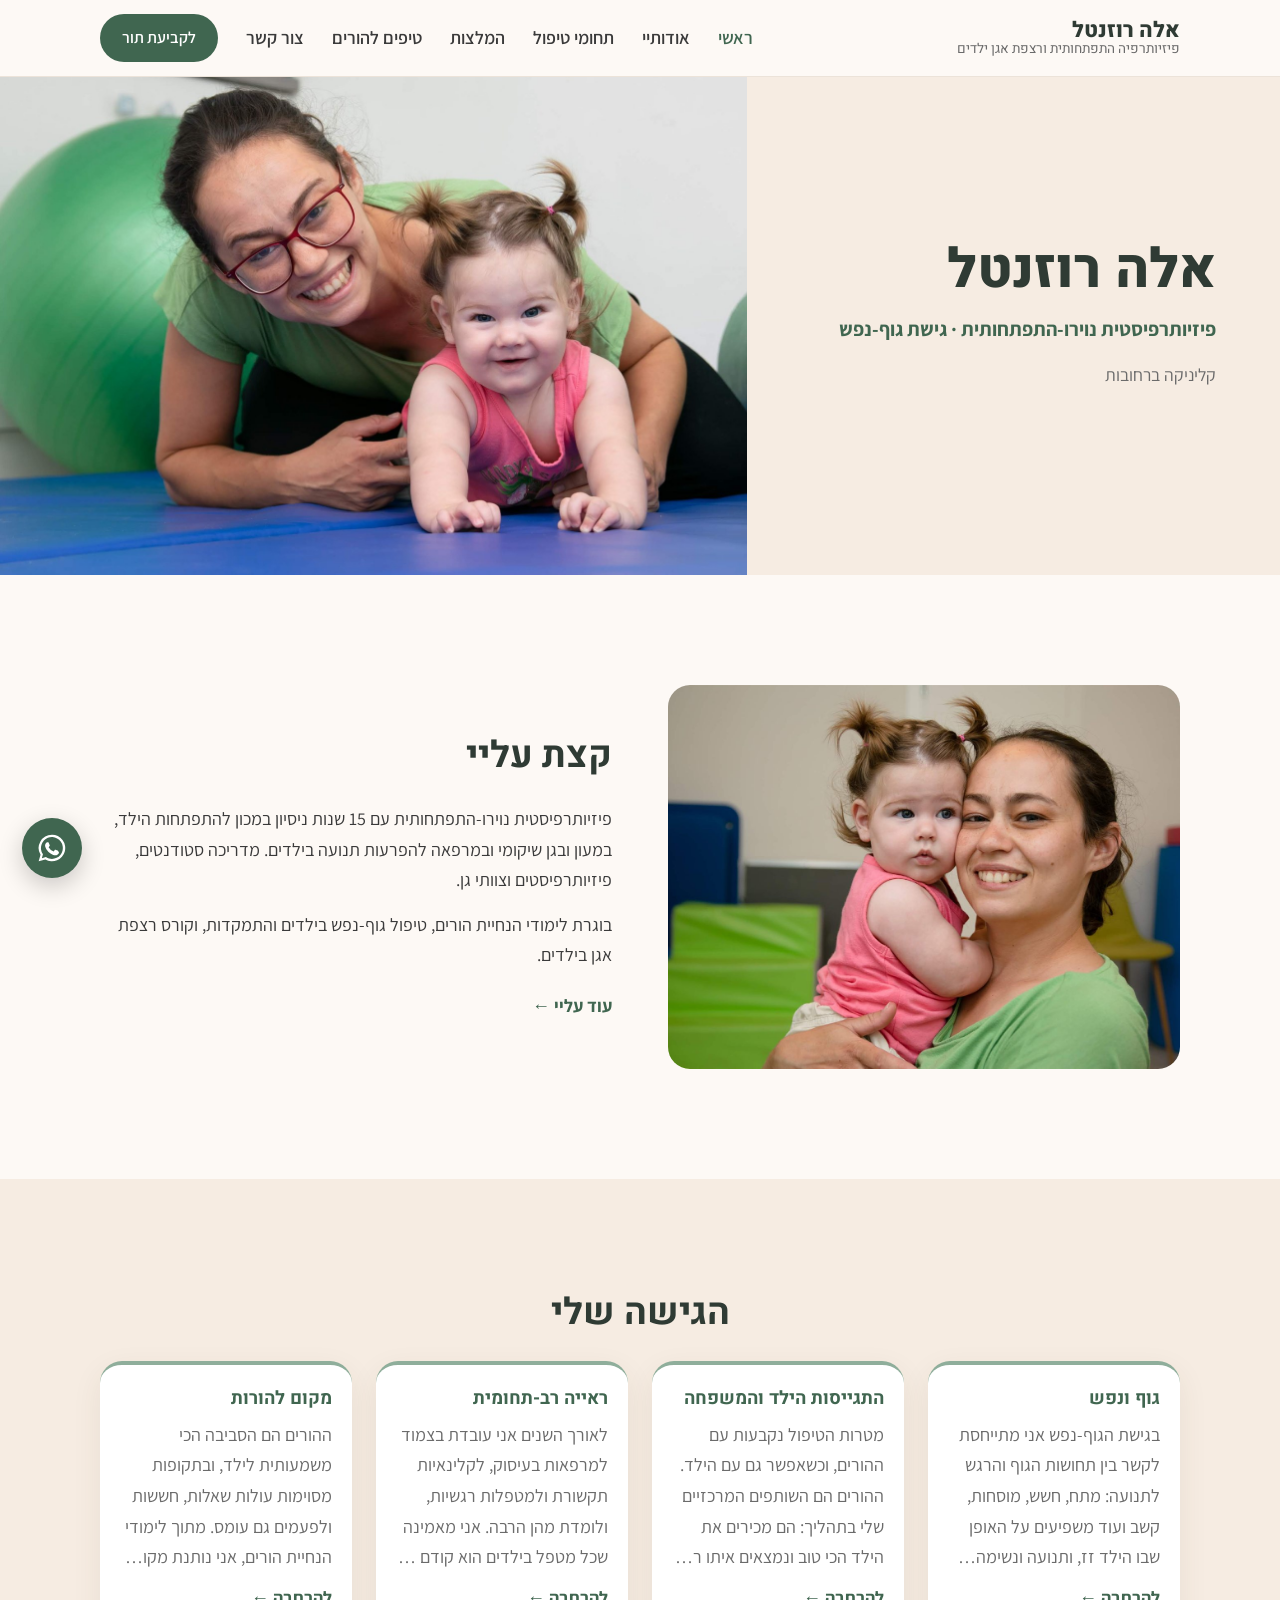
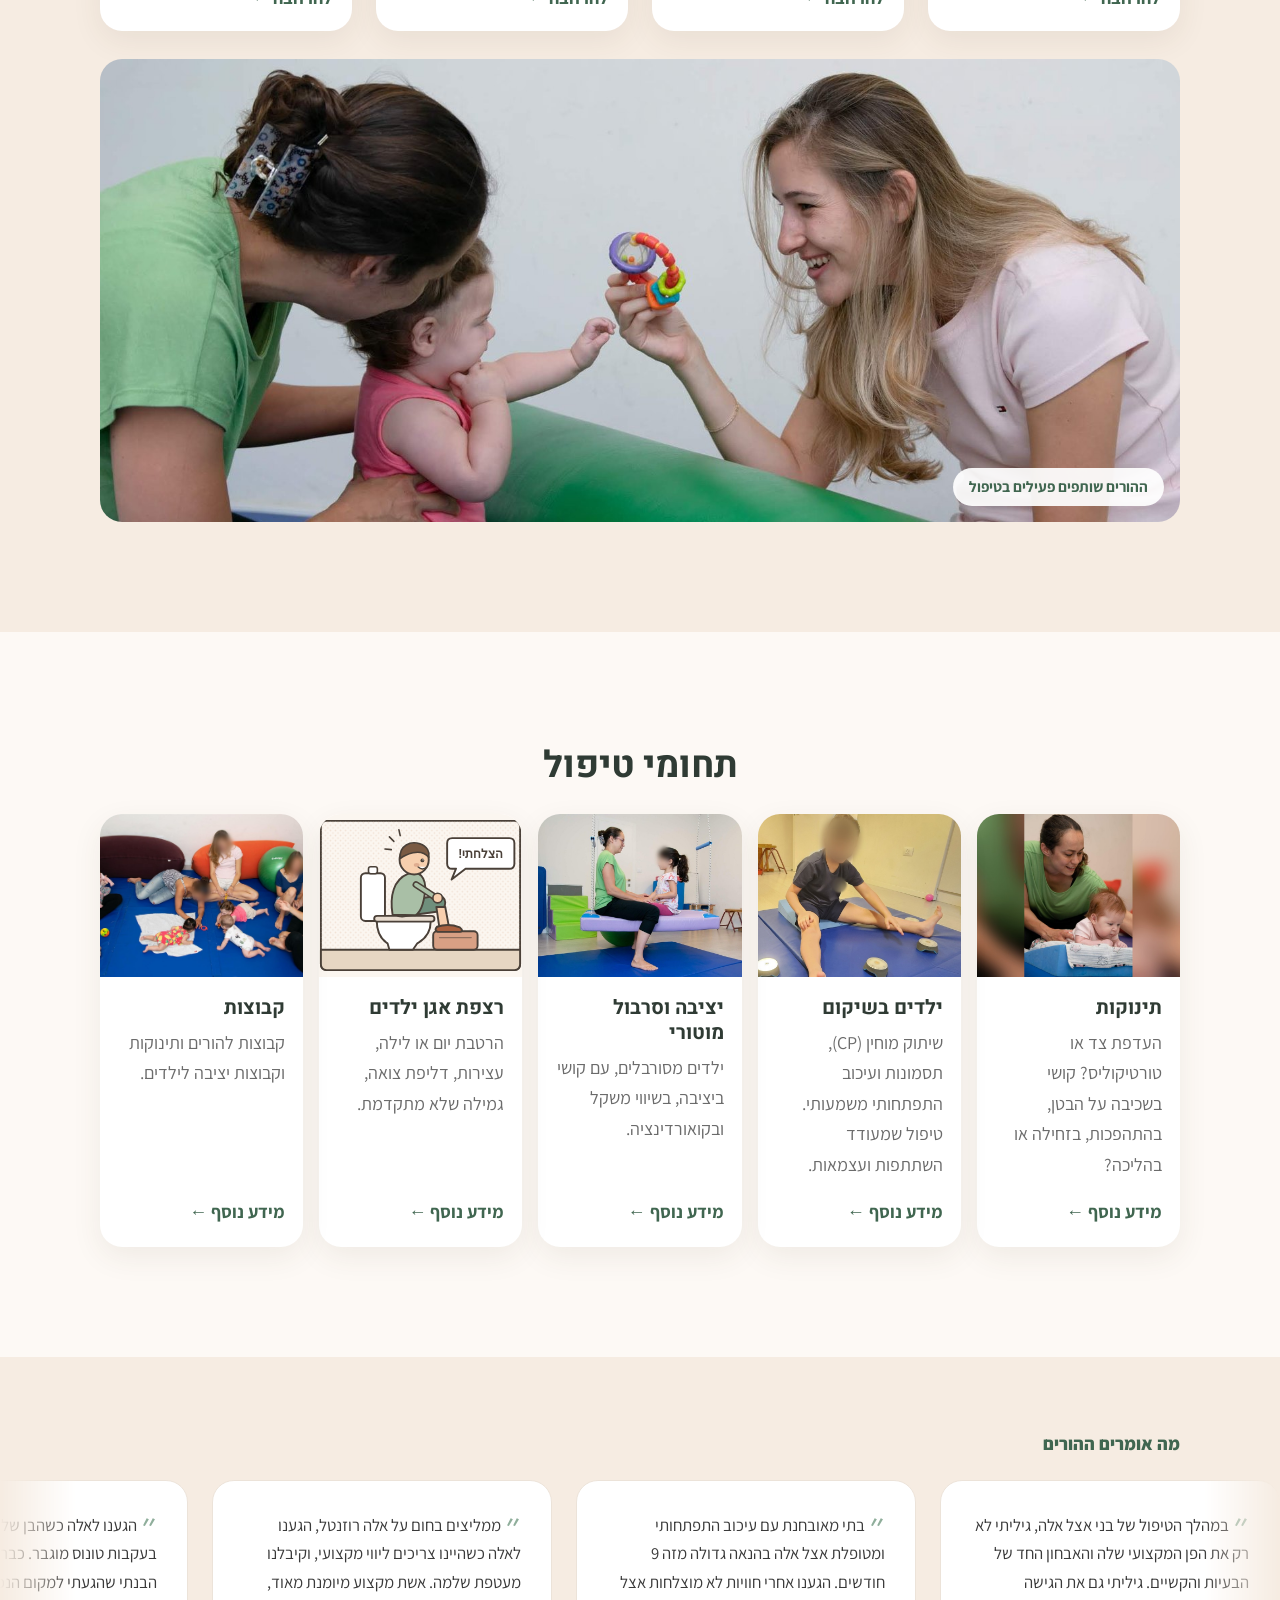
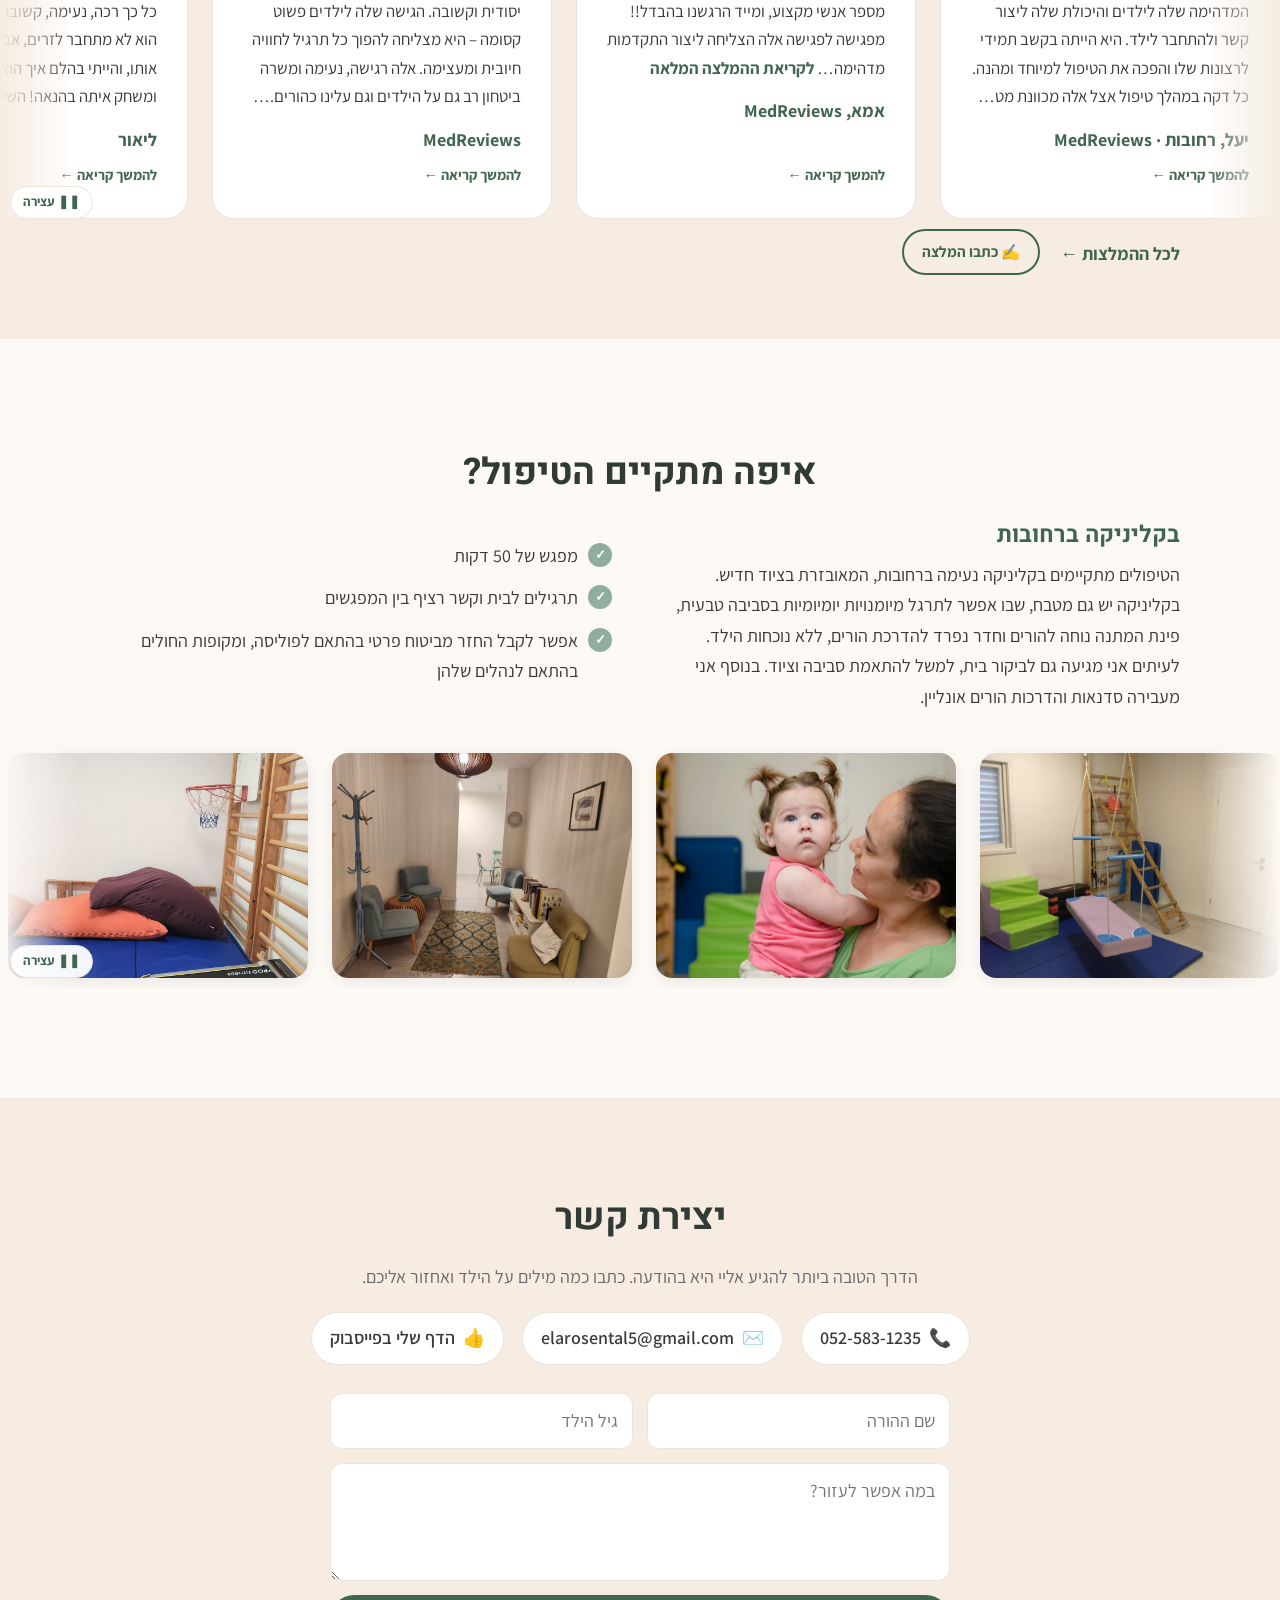
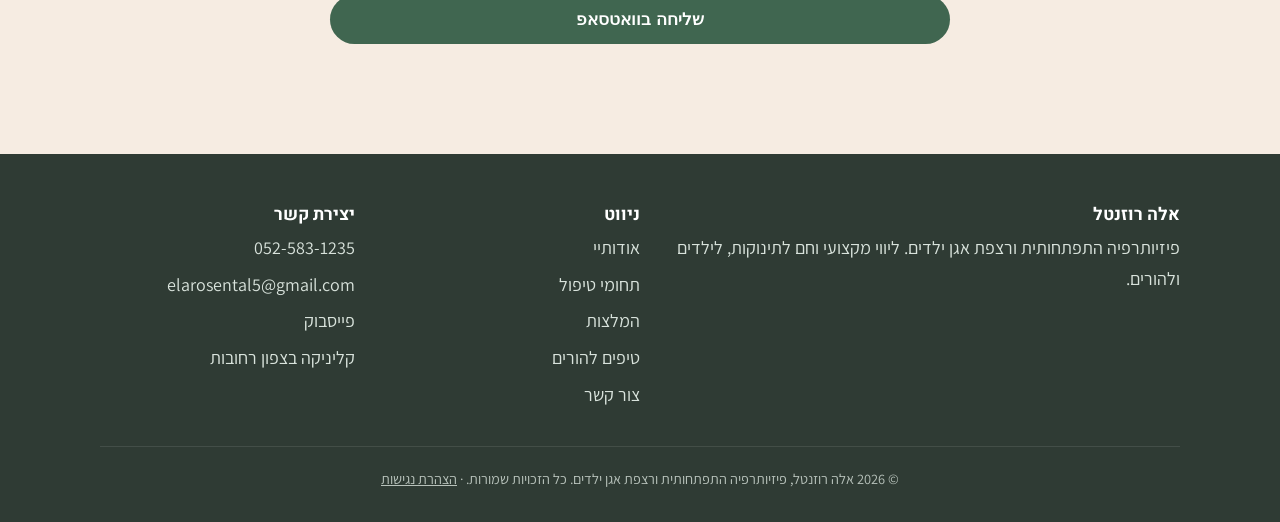
==== commit e3ad9db9: "Calmer color palette, testimonials below treatment areas, recolored illustration Co-Authored-By: Cla" ====
--- a/index.html
+++ b/index.html
@@ -8,7 +8,7 @@
   <link rel="preconnect" href="https://fonts.googleapis.com">
   <link rel="preconnect" href="https://fonts.gstatic.com" crossorigin>
   <link href="https://fonts.googleapis.com/css2?family=Assistant:wght@400;600;700&family=Heebo:wght@700;800&display=swap" rel="stylesheet">
-  <link rel="stylesheet" href="style.css?v=74">
+  <link rel="stylesheet" href="style.css?v=77">
 </head>
 <body>
   <a class="skip-link" href="#main">דלג לתוכן המרכזי</a>
@@ -42,53 +42,6 @@
       </div>
     </section>
 
-    <!-- המלצות -->
-    <section class="quotes-band">
-      <div class="hero-quotes">
-        <div class="container"><span class="wit-title">מה אומרים ההורים</span></div>
-        <div class="marquee" aria-label="המלצות של הורים">
-        <div class="marquee-track">
-          <div class="quote">
-            <p>במהלך הטיפול של בני אצל אלה, גיליתי לא רק את הפן המקצועי שלה והאבחון החד של הבעיות והקשיים. גיליתי גם את הגישה המדהימה שלה לילדים והיכולת שלה ליצור קשר ולהתחבר לילד. היא הייתה בקשב תמידי לרצונות שלו והפכה את הטיפול למיוחד ומהנה. כל דקה במהלך טיפול אצל אלה מכוונת מטרה, אבל הכל נעשה בגמישות ותוך שינוי מתמיד בהתאם למצב. והכל נעשה תוך תקשורת גלויה מולי, תוך כדי הסבר והחלטות משותפות לגבי התכנית. זכינו להכיר את אלה ולהיות מטופלים אצלה!</p>
-            <cite>יעל, רחובות · MedReviews</cite>
-          </div>
-          <div class="quote">
-            <p>בתי מאובחנת עם עיכוב התפתחותי ומטופלת אצל אלה בהנאה גדולה מזה 9 חודשים. הגענו אחרי חוויות לא מוצלחות אצל מספר אנשי מקצוע, ומייד הרגשנו בהבדל!! מפגישה לפגישה אלה הצליחה ליצור התקדמות מדהימה… <a href="testimonials.html" class="read-more">לקריאת ההמלצה המלאה</a></p>
-            <cite>אמא, MedReviews</cite>
-          </div>
-          <div class="quote">
-            <p>ממליצים בחום על אלה רוזנטל, הגענו לאלה כשהיינו צריכים ליווי מקצועי, וקיבלנו מעטפת שלמה. אשת מקצוע מיומנת מאוד, יסודית וקשובה. הגישה שלה לילדים פשוט קסומה – היא מצליחה להפוך כל תרגיל לחוויה חיובית ומעצימה. אלה רגישה, נעימה ומשרה ביטחון רב גם על הילדים וגם עלינו כהורים. מעבר לידע המקצועי הרחב שלה, מה שבאמת מייחד אותה זו הרגישות יוצאת הדופן והיכולת לקרוא את הבן שלנו בכל רגע נתון. היא יודעת מתי לדחוף ומתי להכיל, ותמיד בחיוך ובמאור פנים. פיזיותרפיסטית מדהימה, אלה מומלצת בחום! 🙏</p>
-            <cite>MedReviews</cite>
-          </div>
-          <div class="quote">
-            <p>הגענו לאלה כשהבן שלי היה בן 7 חודשים בעקבות טונוס מוגבר. כבר מהמפגש הראשון הבנתי שהגעתי למקום הנכון. הגישה של אלה כל כך רכה, נעימה, קשובה וזורמת עם הילד. הוא לא מתחבר לזרים, אבל אלה פשוט ריככה אותו, והייתי בהלם איך הוא משתף פעולה ומשחק איתה בהנאה! השיפור ניכר כבר מהמפגש הראשון.</p>
-            <cite>ליאור</cite>
-          </div>
-          <div class="quote">
-            <p>הגענו עם תינוקת פיצקית בת חודש והמון חששות בלב, וכבר במפגש הראשון קיבלנו תמיכה ועידוד ויצאנו עם המון כלים הביתה. אלה ליוותה אותנו במשך חודשים ותמיד עם חיוך, המון אהבה לקטנה לצד מקצועיות חסרת פשרות.</p>
-            <cite>תאיר</cite>
-          </div>
-          <div class="quote">
-            <p>אלה ליוותה את הבת שלי מגיל 9 חודשים עם המון סבלנות, רגישות ואכפתיות אמיתית… היום, בגיל שנה ו־8 חודשים, היא הולכת, מטפסת על סולמות ופורחת.</p>
-            <cite>נטע</cite>
-          </div>
-          <div class="quote">
-            <p>היינו אצל אלה עם בן שנה וחצי שבמשך חודש דישדש בהליכה… מהרגע שיצאנו מהמפגש הוא באמת התחיל ללכת, ותוך יומיים התחיל להעדיף הליכה על זחילה.</p>
-            <cite>יעל</cite>
-          </div>
-          <div class="quote">
-            <p>הגעתי עם תינוק בן שלושה חודשים וחצי שלא שכב על הבטן יותר משתי דקות. תוך כמה ימים הוא כבר שכב על הבטן 20–30 דקות ושיחק בהנאה.</p>
-            <cite>עדי</cite>
-          </div>
-          <div class="quote">
-            <p>ההבנה של אלה היא לא רק של הפן המוטורי, אלא התפתחותית ורחבה. היא נתנה לנו כלים שעזרו מאוד, והכל באווירה נעימה ומשחקית.</p>
-            <cite>מאיה</cite>
-          </div>
-        </div>
-      </div>
-        <div class="container quotes-links"><a href="testimonials.html" class="all-quotes">לכל ההמלצות ←</a><a href="testimonials.html#add-review" class="btn btn-outline btn-small">✍️ כתבו המלצה</a></div>
-      </div>
-    </section>
 
     <!-- מי אני -->
     <section class="whoami">
@@ -162,7 +115,7 @@
             </div>
           </a>
           <a class="area-card" href="treatments.html#pelvic">
-            <img class="diagram" src="images/topics/pelvic-child.svg?v=2" alt="איור: ילד יושב על האסלה עם הרגליים על שרפרף" loading="lazy">
+            <img class="diagram" src="images/topics/pelvic-child.svg?v=3" alt="איור: ילד יושב על האסלה עם הרגליים על שרפרף" loading="lazy">
             <div class="area-body">
               <h3>רצפת אגן ילדים</h3>
               <p>הרטבת יום או לילה, עצירות, דליפת צואה, גמילה שלא מתקדמת.</p>
@@ -178,6 +131,54 @@
             </div>
           </a>
         </div>
+      </div>
+    </section>
+
+    <!-- המלצות -->
+    <section class="quotes-band">
+      <div class="hero-quotes">
+        <div class="container"><span class="wit-title">מה אומרים ההורים</span></div>
+        <div class="marquee" aria-label="המלצות של הורים">
+        <div class="marquee-track">
+          <div class="quote">
+            <p>במהלך הטיפול של בני אצל אלה, גיליתי לא רק את הפן המקצועי שלה והאבחון החד של הבעיות והקשיים. גיליתי גם את הגישה המדהימה שלה לילדים והיכולת שלה ליצור קשר ולהתחבר לילד. היא הייתה בקשב תמידי לרצונות שלו והפכה את הטיפול למיוחד ומהנה. כל דקה במהלך טיפול אצל אלה מכוונת מטרה, אבל הכל נעשה בגמישות ותוך שינוי מתמיד בהתאם למצב. והכל נעשה תוך תקשורת גלויה מולי, תוך כדי הסבר והחלטות משותפות לגבי התכנית. זכינו להכיר את אלה ולהיות מטופלים אצלה!</p>
+            <cite>יעל, רחובות · MedReviews</cite>
+          </div>
+          <div class="quote">
+            <p>בתי מאובחנת עם עיכוב התפתחותי ומטופלת אצל אלה בהנאה גדולה מזה 9 חודשים. הגענו אחרי חוויות לא מוצלחות אצל מספר אנשי מקצוע, ומייד הרגשנו בהבדל!! מפגישה לפגישה אלה הצליחה ליצור התקדמות מדהימה… <a href="testimonials.html" class="read-more">לקריאת ההמלצה המלאה</a></p>
+            <cite>אמא, MedReviews</cite>
+          </div>
+          <div class="quote">
+            <p>ממליצים בחום על אלה רוזנטל, הגענו לאלה כשהיינו צריכים ליווי מקצועי, וקיבלנו מעטפת שלמה. אשת מקצוע מיומנת מאוד, יסודית וקשובה. הגישה שלה לילדים פשוט קסומה – היא מצליחה להפוך כל תרגיל לחוויה חיובית ומעצימה. אלה רגישה, נעימה ומשרה ביטחון רב גם על הילדים וגם עלינו כהורים. מעבר לידע המקצועי הרחב שלה, מה שבאמת מייחד אותה זו הרגישות יוצאת הדופן והיכולת לקרוא את הבן שלנו בכל רגע נתון. היא יודעת מתי לדחוף ומתי להכיל, ותמיד בחיוך ובמאור פנים. פיזיותרפיסטית מדהימה, אלה מומלצת בחום! 🙏</p>
+            <cite>MedReviews</cite>
+          </div>
+          <div class="quote">
+            <p>הגענו לאלה כשהבן שלי היה בן 7 חודשים בעקבות טונוס מוגבר. כבר מהמפגש הראשון הבנתי שהגעתי למקום הנכון. הגישה של אלה כל כך רכה, נעימה, קשובה וזורמת עם הילד. הוא לא מתחבר לזרים, אבל אלה פשוט ריככה אותו, והייתי בהלם איך הוא משתף פעולה ומשחק איתה בהנאה! השיפור ניכר כבר מהמפגש הראשון.</p>
+            <cite>ליאור</cite>
+          </div>
+          <div class="quote">
+            <p>הגענו עם תינוקת פיצקית בת חודש והמון חששות בלב, וכבר במפגש הראשון קיבלנו תמיכה ועידוד ויצאנו עם המון כלים הביתה. אלה ליוותה אותנו במשך חודשים ותמיד עם חיוך, המון אהבה לקטנה לצד מקצועיות חסרת פשרות.</p>
+            <cite>תאיר</cite>
+          </div>
+          <div class="quote">
+            <p>אלה ליוותה את הבת שלי מגיל 9 חודשים עם המון סבלנות, רגישות ואכפתיות אמיתית… היום, בגיל שנה ו־8 חודשים, היא הולכת, מטפסת על סולמות ופורחת.</p>
+            <cite>נטע</cite>
+          </div>
+          <div class="quote">
+            <p>היינו אצל אלה עם בן שנה וחצי שבמשך חודש דישדש בהליכה… מהרגע שיצאנו מהמפגש הוא באמת התחיל ללכת, ותוך יומיים התחיל להעדיף הליכה על זחילה.</p>
+            <cite>יעל</cite>
+          </div>
+          <div class="quote">
+            <p>הגעתי עם תינוק בן שלושה חודשים וחצי שלא שכב על הבטן יותר משתי דקות. תוך כמה ימים הוא כבר שכב על הבטן 20–30 דקות ושיחק בהנאה.</p>
+            <cite>עדי</cite>
+          </div>
+          <div class="quote">
+            <p>ההבנה של אלה היא לא רק של הפן המוטורי, אלא התפתחותית ורחבה. היא נתנה לנו כלים שעזרו מאוד, והכל באווירה נעימה ומשחקית.</p>
+            <cite>מאיה</cite>
+          </div>
+        </div>
+      </div>
+        <div class="container quotes-links"><a href="testimonials.html" class="all-quotes">לכל ההמלצות ←</a><a href="testimonials.html#add-review" class="btn btn-outline btn-small">✍️ כתבו המלצה</a></div>
       </div>
     </section>
 
--- a/style.css
+++ b/style.css
@@ -1112,3 +1112,32 @@
   .quotes-band { padding: 48px 0 40px; }
   .whoami, .approach, .areas, .clinic { padding: 64px 0; }
 }
+/* סדר חדש: ההמלצות אחרי תחומי טיפול */
+.clinic { background: var(--sand); }
+.contact-band { background: var(--bg); }
+/* רקעים מתחלפים לפי הסדר החדש */
+.whoami { background: var(--bg); }
+.approach { background: var(--sand); }
+.areas { background: var(--bg); }
+.quotes-band { background: var(--sand); }
+.clinic { background: var(--bg); }
+.contact-band { background: var(--sand); }
+
+/* פלטה רגועה: קרם/בז' לרקעים, ירוק מרווה לכותרות וכפתורים, טרקוטה עדין להדגשות */
+:root {
+  --peach: #c98a6c;
+  --peach-soft: #f3e6dc;
+  --accent: #a8603f;
+}
+.eyebrow { background: transparent; color: var(--accent); padding-right: 0; padding-left: 0; letter-spacing: .3px; font-weight: 700; }
+.btn-whatsapp { background: var(--sage-dark); color: #fff; }
+.btn-whatsapp:hover { background: #355644; }
+.whatsapp-float { background: var(--sage-dark); }
+.text-card .tc-stars { color: var(--accent); }
+.text-card .tc-src { color: var(--sage-dark); }
+.step::before { background: var(--sage); }
+.quote p::before, .quote-pop-box p::before { color: var(--sage); }
+.groups-status, .slideshow .slide figcaption, .soon-photos figcaption, .approach-photo figcaption { color: var(--sage-dark); }
+.motion-toggle { color: var(--sage-dark); }
+.card .icon, .card:nth-child(even) .icon { background: var(--sand); }
+.photo.contain img, .topic-tile img.contain, .area-card img.diagram { background: #fbf6f0; }
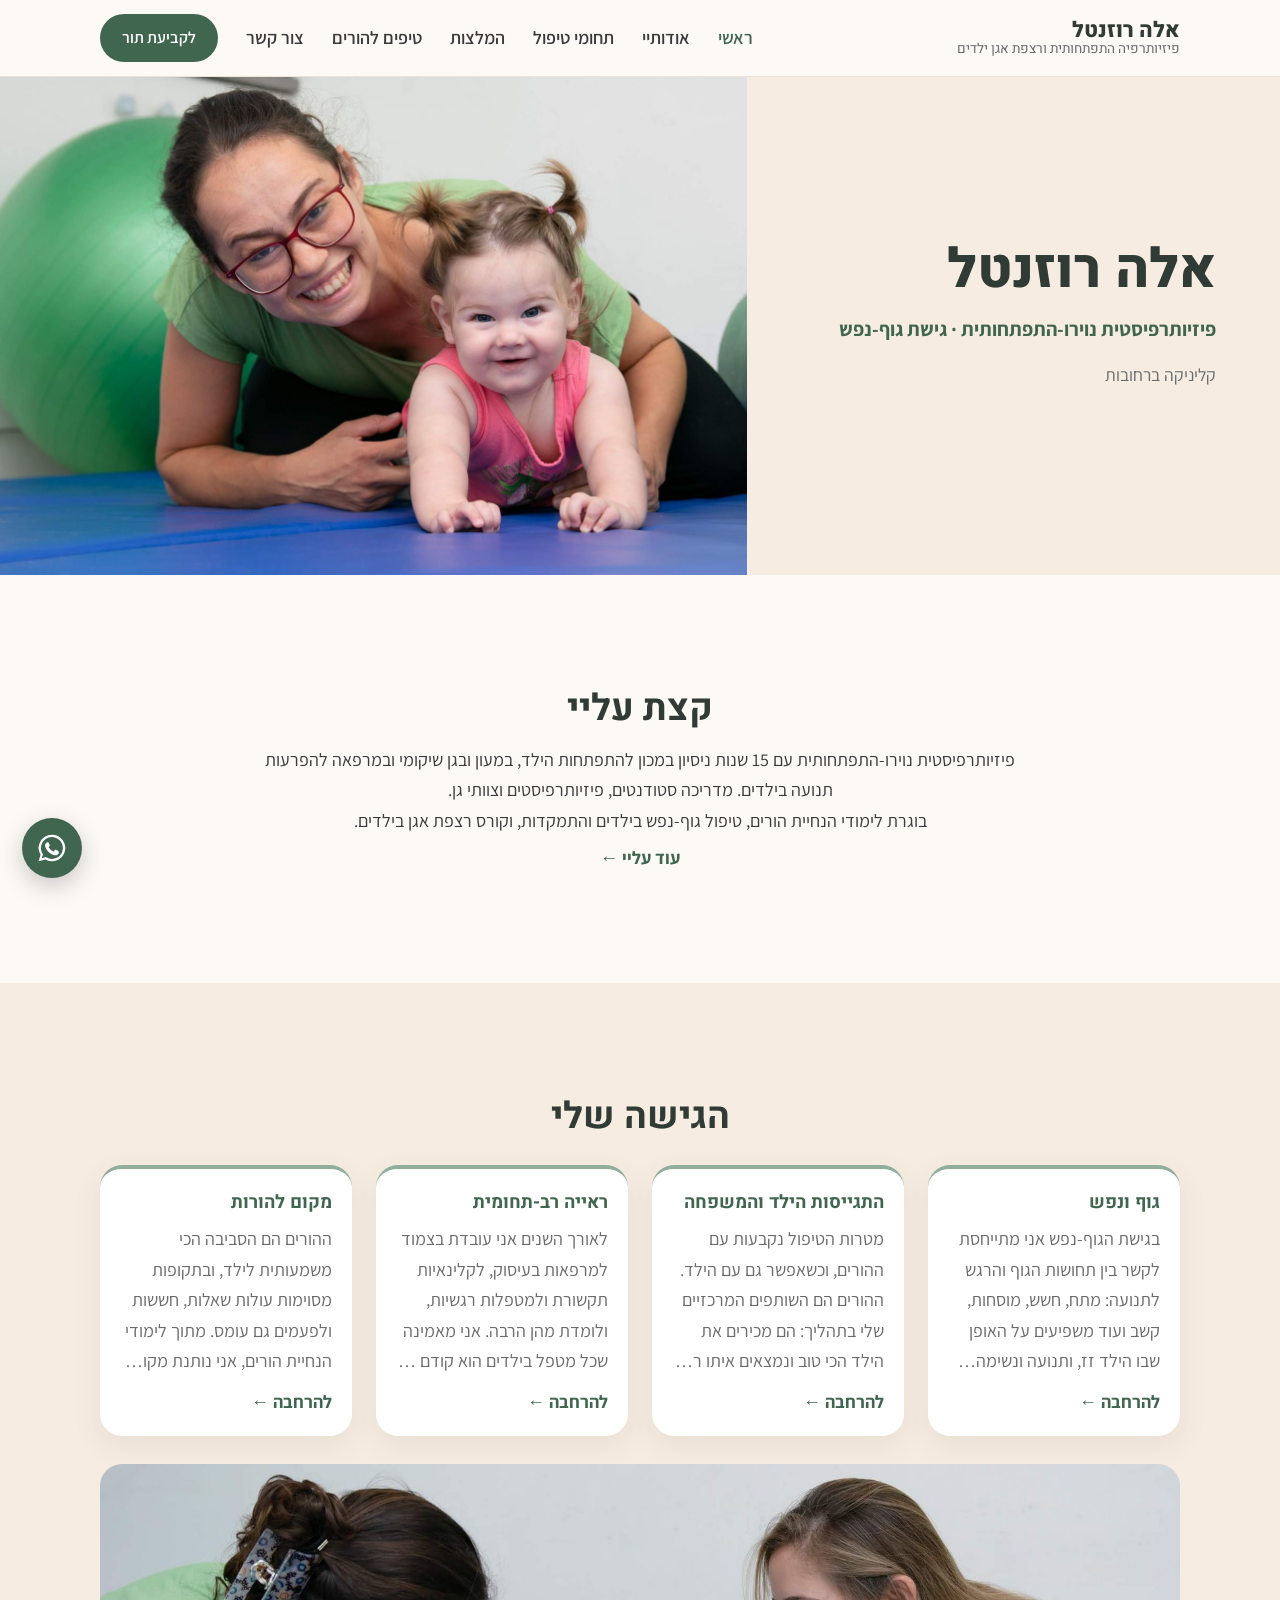
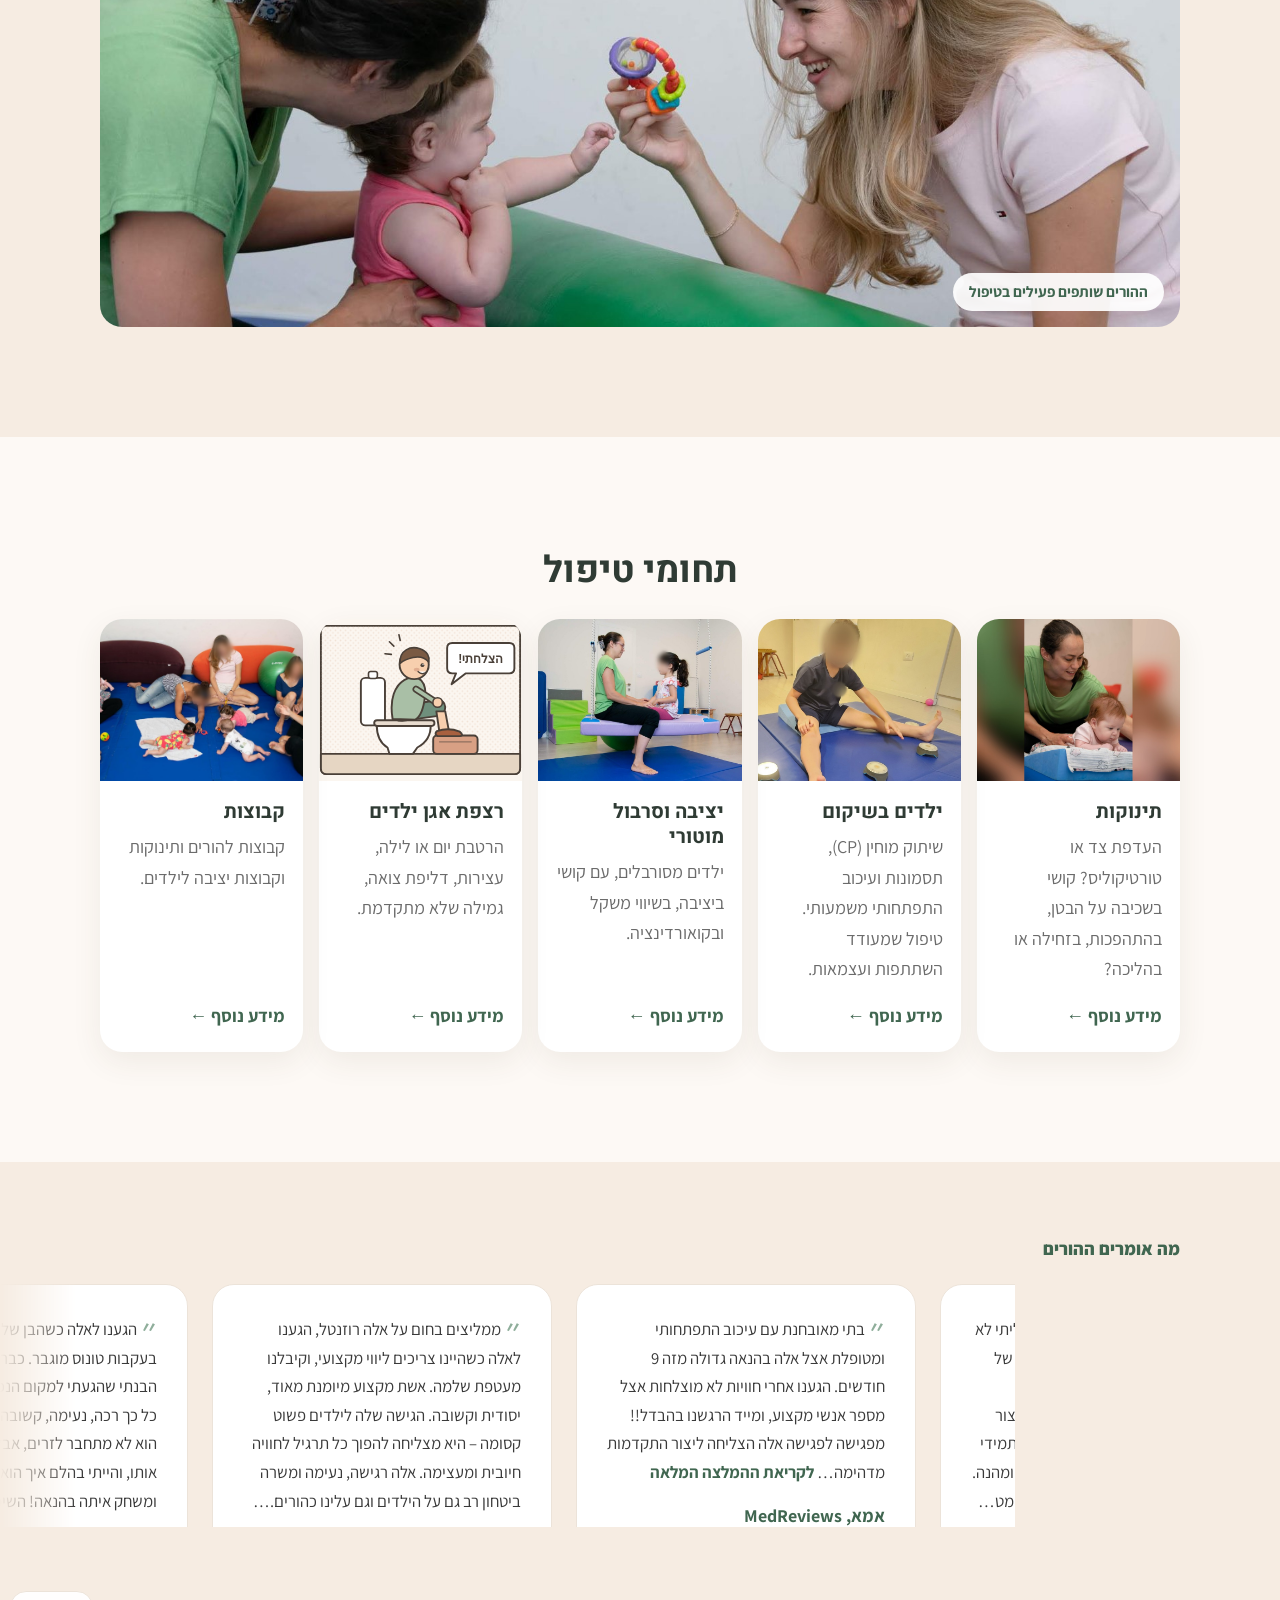
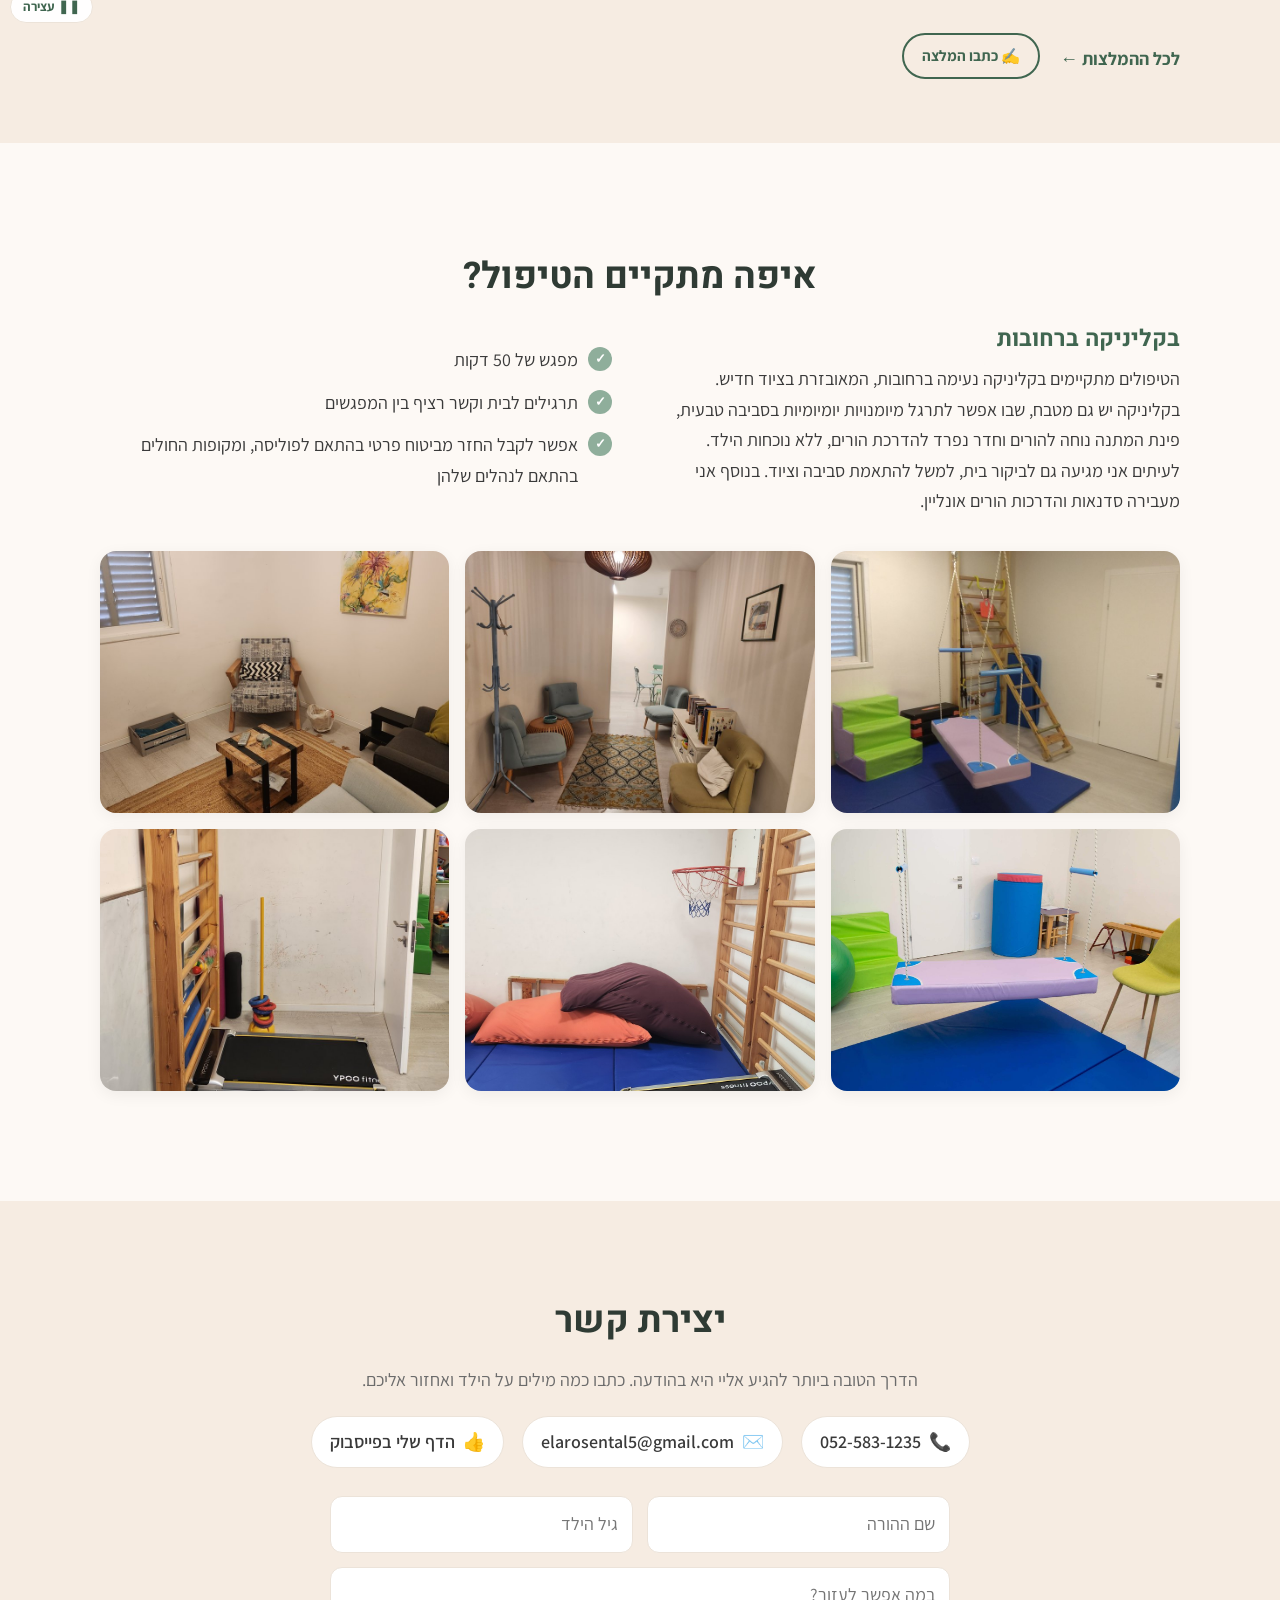
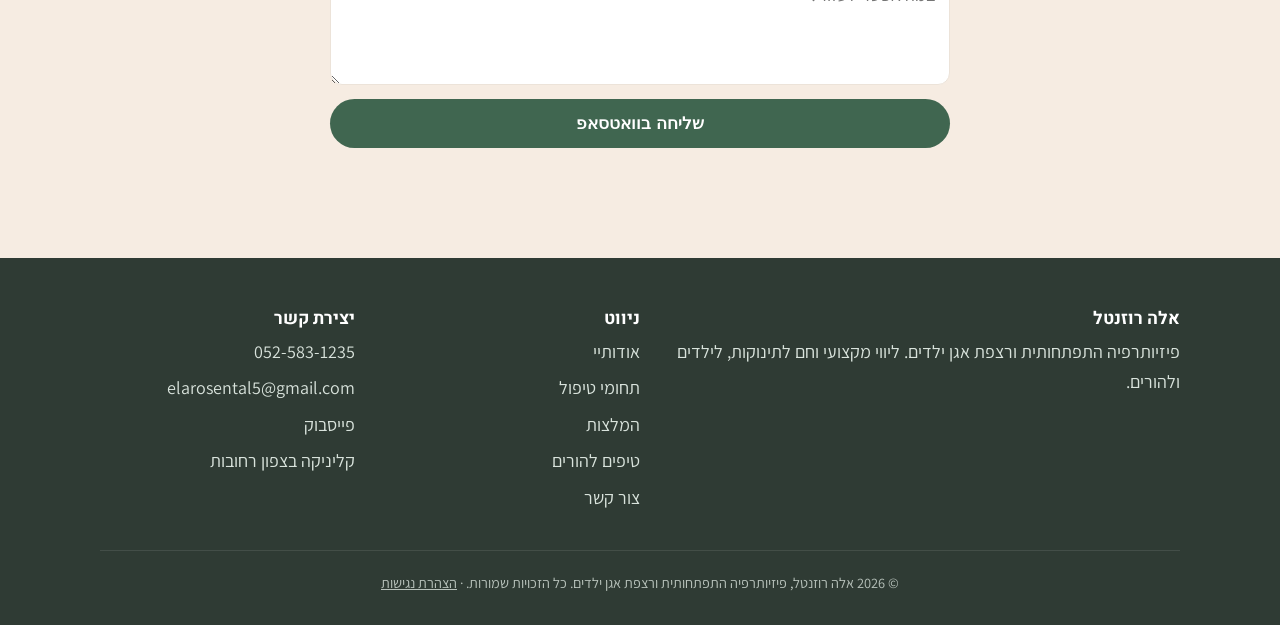
==== commit 6e5e941e: "Static clinic photo gallery without children; remove second photo from about section Co-Authored-By:" ====
--- a/index.html
+++ b/index.html
@@ -8,7 +8,7 @@
   <link rel="preconnect" href="https://fonts.googleapis.com">
   <link rel="preconnect" href="https://fonts.gstatic.com" crossorigin>
   <link href="https://fonts.googleapis.com/css2?family=Assistant:wght@400;600;700&family=Heebo:wght@700;800&display=swap" rel="stylesheet">
-  <link rel="stylesheet" href="style.css?v=77">
+  <link rel="stylesheet" href="style.css?v=79">
 </head>
 <body>
   <a class="skip-link" href="#main">דלג לתוכן המרכזי</a>
@@ -45,8 +45,7 @@
 
     <!-- מי אני -->
     <section class="whoami">
-      <div class="container split">
-        <div class="photo rect"><img src="images/portrait.jpg" alt="אלה רוזנטל עם תינוקת" loading="lazy"></div>
+      <div class="container whoami-text">
         <div>
           <h2>קצת עליי</h2>
           <p>פיזיותרפיסטית נוירו-התפתחותית עם 15 שנות ניסיון במכון להתפתחות הילד, במעון ובגן שיקומי ובמרפאה להפרעות תנועה בילדים. מדריכה סטודנטים, פיזיותרפיסטים וצוותי גן.</p>
@@ -199,19 +198,16 @@
           </ul>
         </div>
       </div>
-      <div class="marquee clinic-marquee" aria-label="תמונות מהקליניקה">
-        <div class="marquee-track">
-            <figure class="clinic-slide"><img src="images/clinic-room2.jpg" alt="החדר עם הנדנדה והמדרגות" loading="lazy"></figure>
-            <figure class="clinic-slide"><img src="images/clinic-baby-stairs.jpg" alt="אלה ותינוקת מביטות זו בזו ליד המדרגות" loading="lazy"></figure>
-            <figure class="clinic-slide"><img src="images/clinic-waiting.jpg" alt="פינת ההמתנה להורים" loading="lazy"></figure>
-            <figure class="clinic-slide"><img src="images/clinic-equipment.jpg" alt="סולם קיר ומזרנים" loading="lazy"></figure>
-            <figure class="clinic-slide"><img src="images/clinic-chairs.jpg" alt="פעוטה עוברת בין שני כיסאות" loading="lazy"></figure>
-            <figure class="clinic-slide"><img src="images/clinic-treadmill.jpg" alt="הליכון חשמלי וסולם קיר בקליניקה" loading="lazy"></figure>
-            <figure class="clinic-slide"><img src="images/clinic-parents-room.jpg" alt="חדר להדרכת הורים" loading="lazy"></figure>
-            <figure class="clinic-slide"><img src="images/clinic-vibration.jpg" alt="ילד עומד על מכשיר רטט ליד סולם הקיר" loading="lazy"></figure>
-            <figure class="clinic-slide"><img src="images/clinic-kitchen.jpg" alt="תרגול במטבח של הקליניקה עם ילדה עם סדים" loading="lazy"></figure>
-            <figure class="clinic-slide"><img src="images/rehab-stairs.jpg" alt="תרגול עלייה במדרגות" loading="lazy"></figure>
-        </div>
+      <div class="container">
+        <div class="clinic-photos">
+          <img src="images/clinic-room2.jpg" alt="חדר הטיפולים עם הנדנדה, המדרגות וסולם הקיר" loading="lazy">
+          <img src="images/clinic-waiting.jpg" alt="פינת ההמתנה להורים" loading="lazy">
+          <img src="images/clinic-parents-room.jpg" alt="החדר להדרכת הורים" loading="lazy">
+          <img src="images/clinic-room.jpg" alt="נדנדה טיפולית ומזרנים" loading="lazy">
+          <img src="images/clinic-equipment.jpg" alt="סולם קיר, מזרנים והליכון" loading="lazy">
+          <img src="images/clinic-treadmill.jpg" alt="הליכון חשמלי" loading="lazy">
+        </div>
+      </div>
       </div>
     </section>
 
--- a/style.css
+++ b/style.css
@@ -1141,3 +1141,10 @@
 .motion-toggle { color: var(--sage-dark); }
 .card .icon, .card:nth-child(even) .icon { background: var(--sand); }
 .photo.contain img, .topic-tile img.contain, .area-card img.diagram { background: #fbf6f0; }
+
+/* תמונות הקליניקה: גלריה קבועה, בלי תנועה */
+.clinic-photos { display: grid; grid-template-columns: repeat(3, 1fr); gap: 16px; margin-top: 34px; }
+.clinic-photos img { width: 100%; aspect-ratio: 4 / 3; object-fit: cover; border-radius: 16px; box-shadow: 0 4px 16px rgba(0,0,0,.06); display: block; }
+@media (max-width: 700px) { .clinic-photos { grid-template-columns: 1fr 1fr; gap: 10px; } }
+.whoami-text { max-width: 820px; text-align: center; }
+.whoami-text h2 { margin-bottom: 14px; }
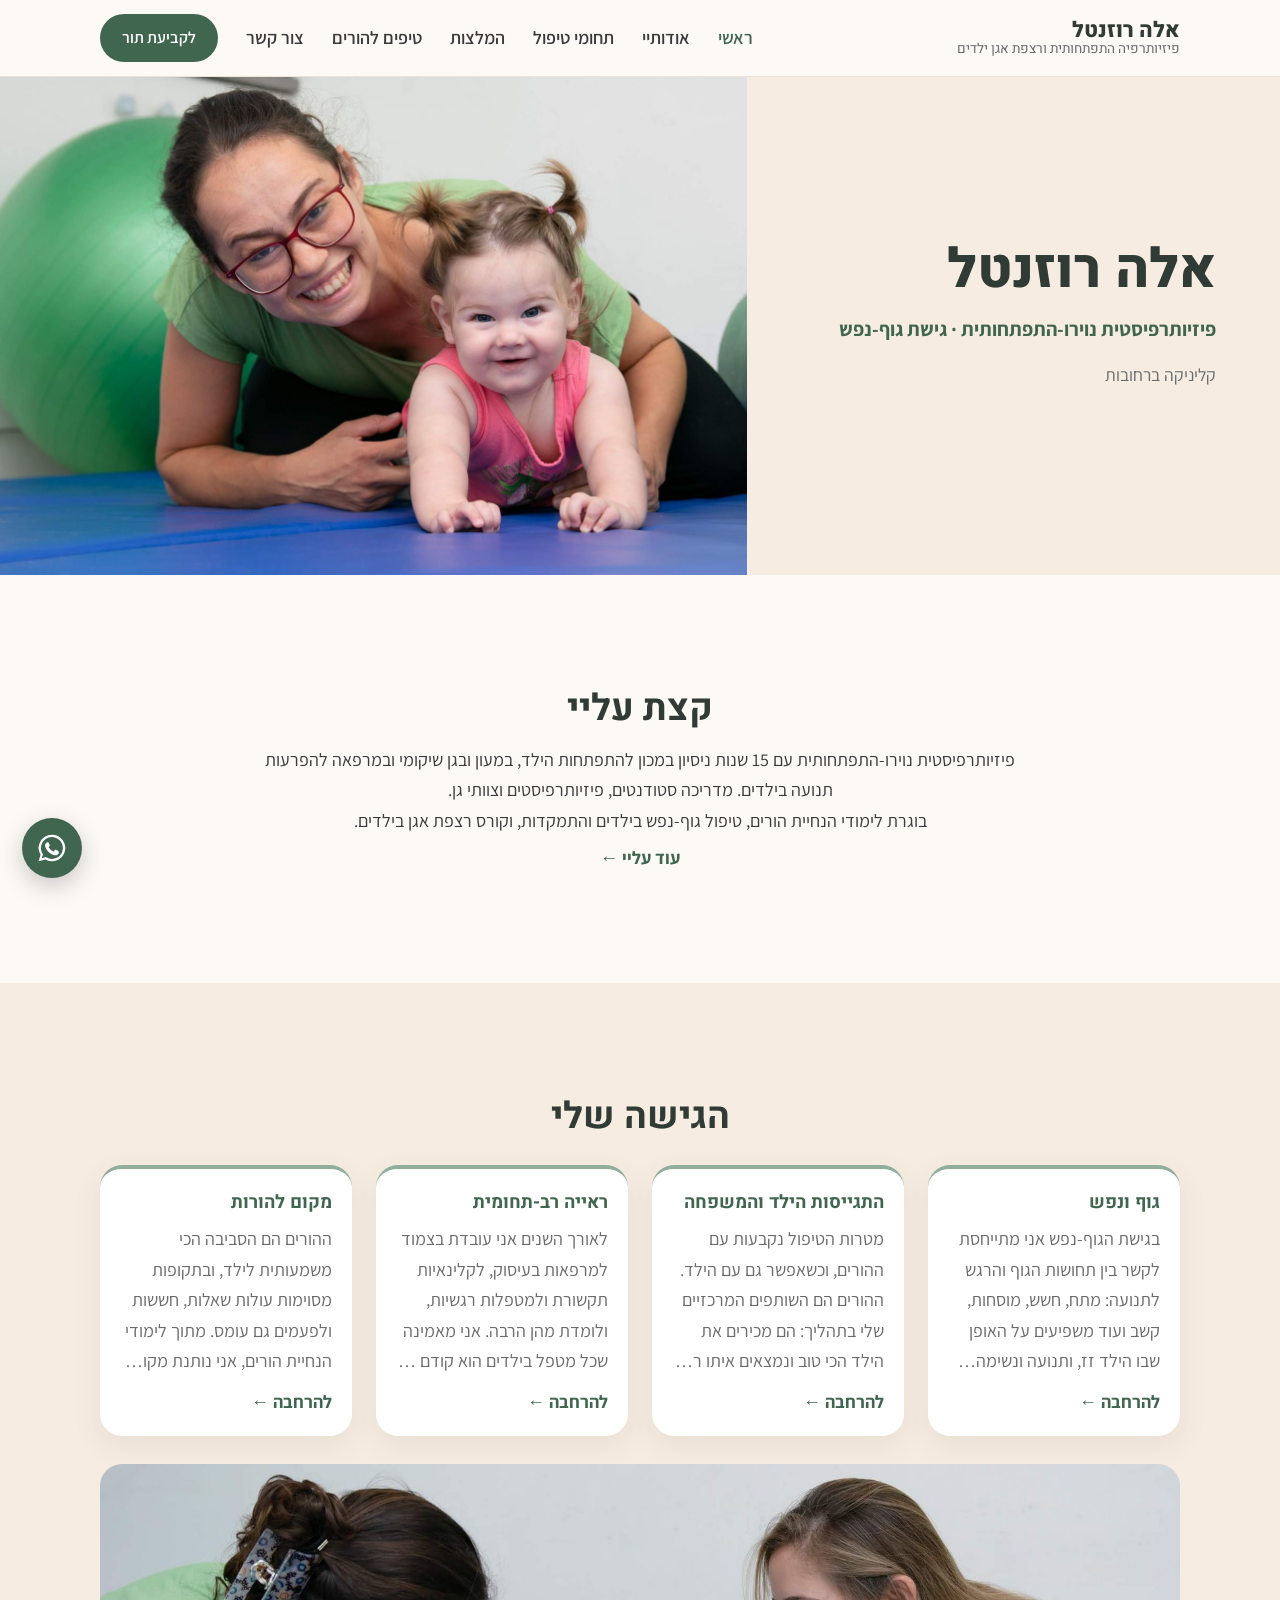
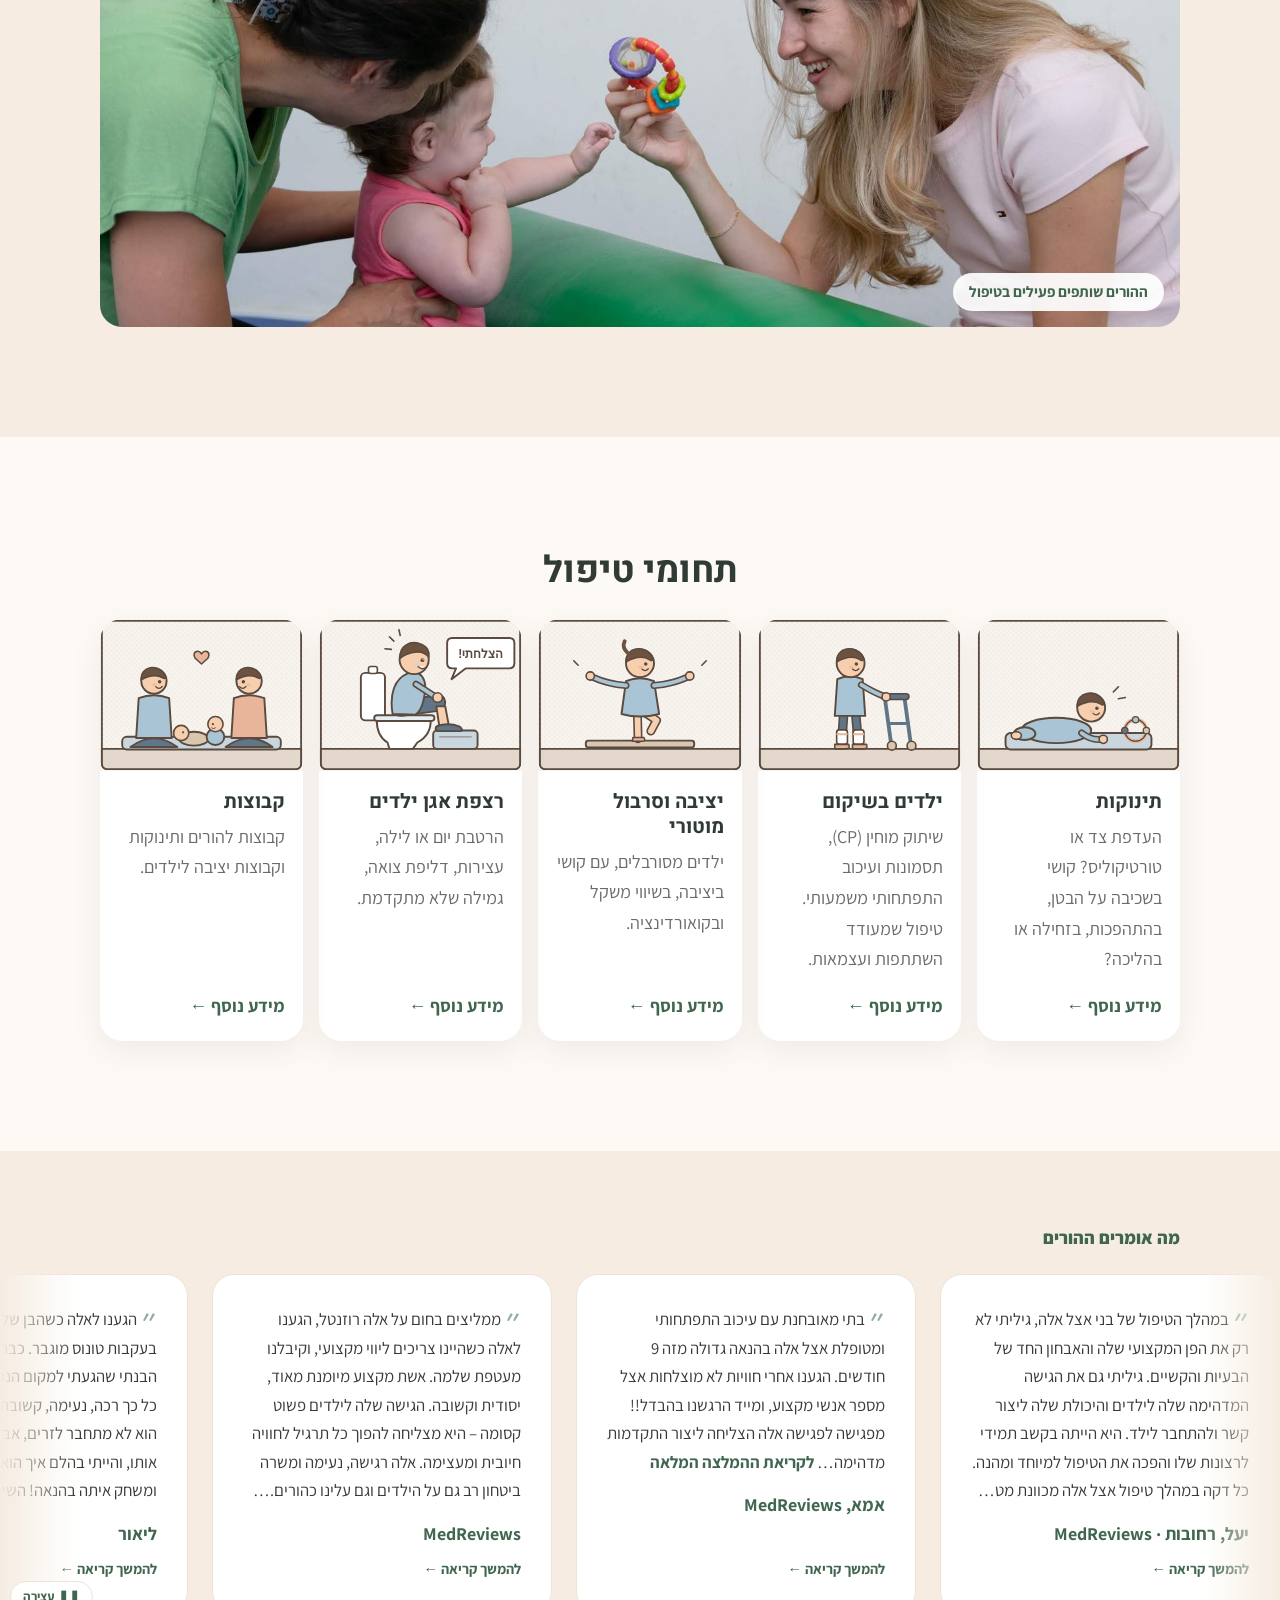
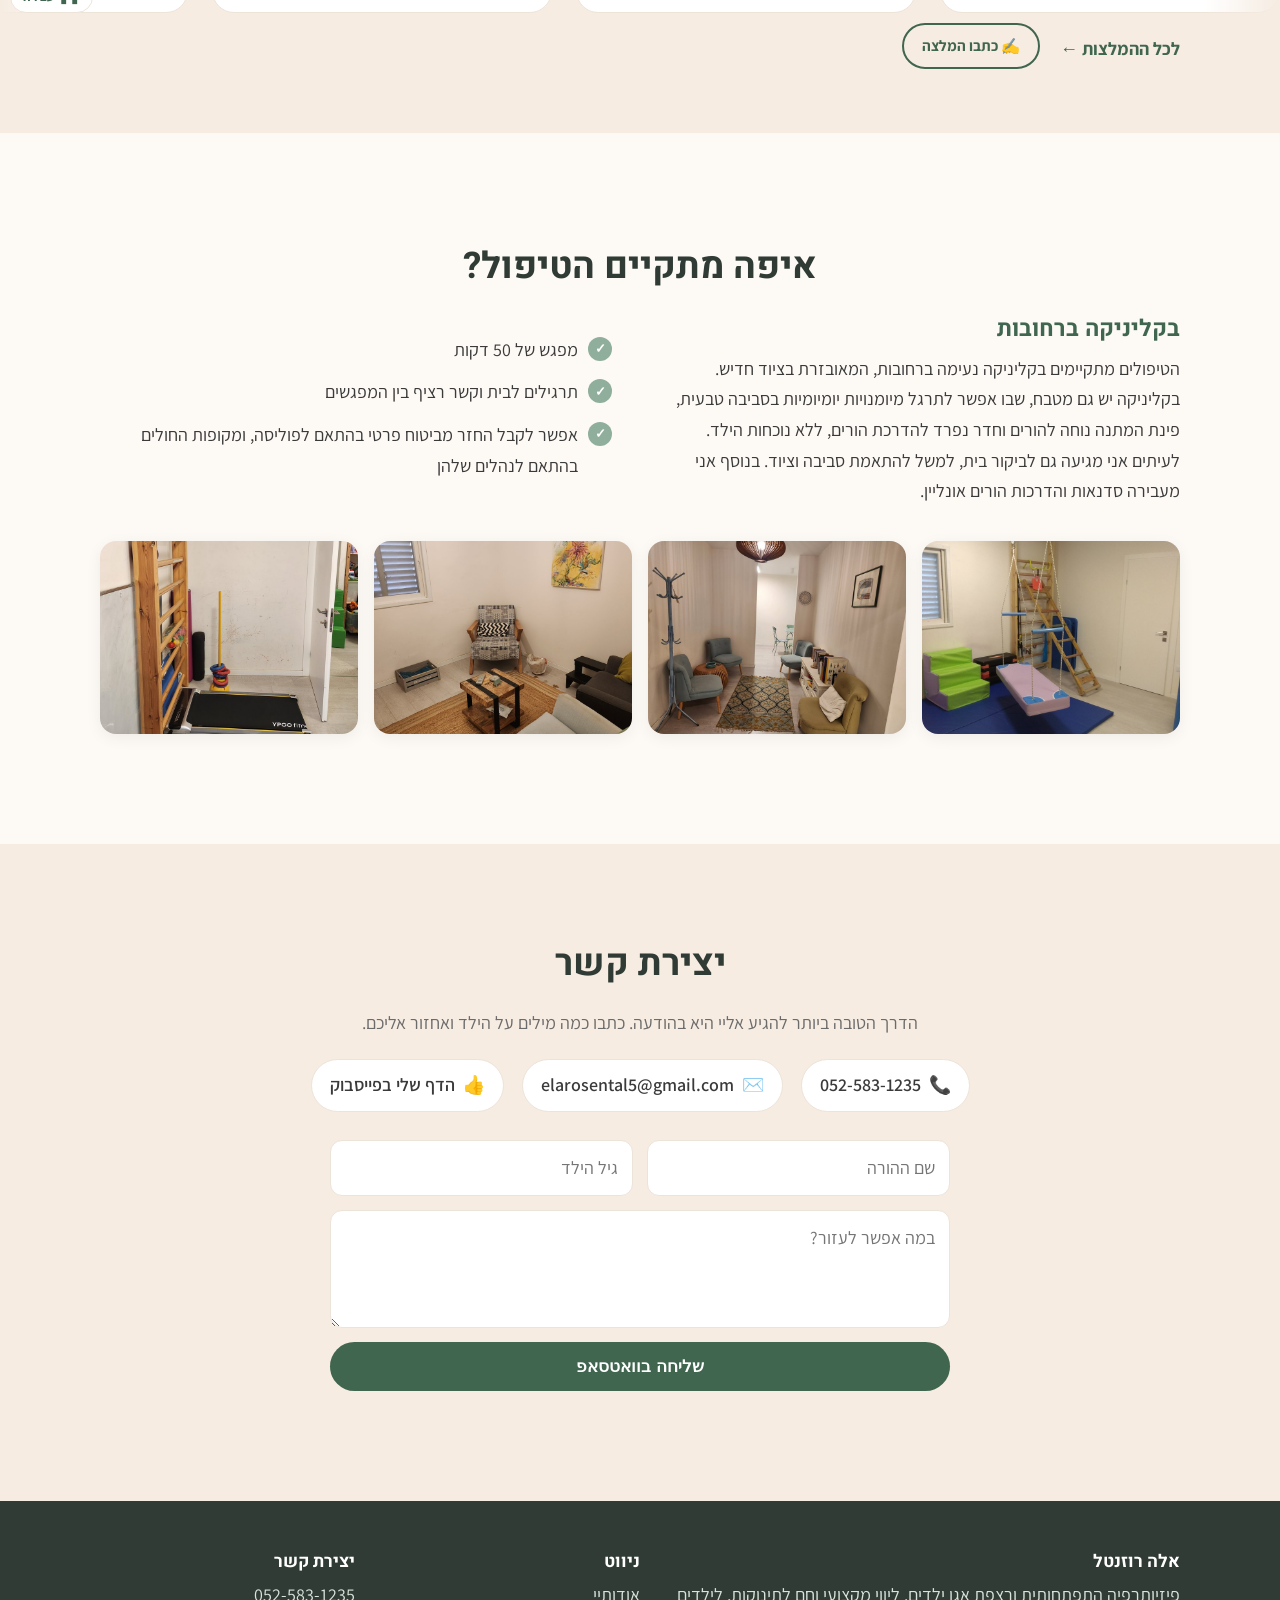
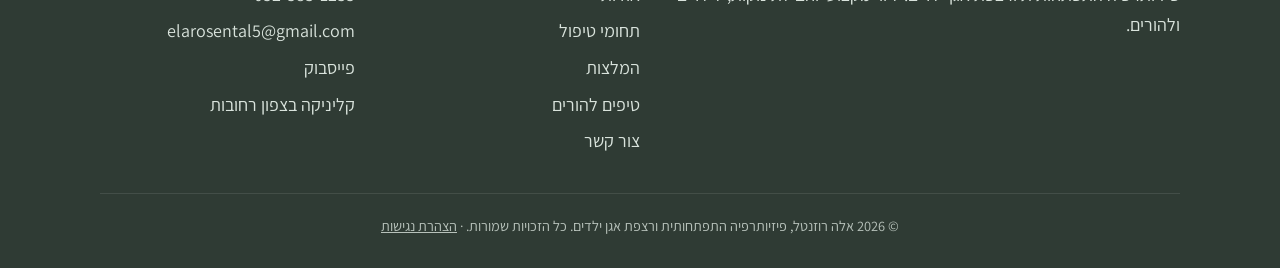
==== commit 020f6fb6: "Illustrations for treatment areas, softer pelvic illustration, 4-photo clinic gallery, muscle streng" ====
--- a/index.html
+++ b/index.html
@@ -8,7 +8,7 @@
   <link rel="preconnect" href="https://fonts.googleapis.com">
   <link rel="preconnect" href="https://fonts.gstatic.com" crossorigin>
   <link href="https://fonts.googleapis.com/css2?family=Assistant:wght@400;600;700&family=Heebo:wght@700;800&display=swap" rel="stylesheet">
-  <link rel="stylesheet" href="style.css?v=79">
+  <link rel="stylesheet" href="style.css?v=81">
 </head>
 <body>
   <a class="skip-link" href="#main">דלג לתוכן המרכזי</a>
@@ -90,7 +90,7 @@
         <h2>תחומי טיפול</h2>
         <div class="area-cards">
           <a class="area-card" href="treatments.html#babies">
-            <img src="images/topics/babies-tile.jpg?v=3" alt="אלה מלווה תינוקת בשכיבה על הבטן על משולש כחול" loading="lazy">
+            <img class="illus" src="images/illus/babies.svg" alt="איור: תינוק בשכיבה על הבטן מרים את הראש" loading="lazy">
             <div class="area-body">
               <h3>תינוקות</h3>
               <p>העדפת צד או טורטיקוליס? קושי בשכיבה על הבטן, בהתהפכות, בזחילה או בהליכה?</p>
@@ -98,7 +98,7 @@
             </div>
           </a>
           <a class="area-card" href="treatments.html#rehab">
-            <img src="images/topics/injury.jpg?v=8" alt="ילד יושב בפיסוק ומתרגל עם מכשירי בלייזפוד" loading="lazy">
+            <img class="illus" src="images/illus/rehab.svg" alt="איור: ילד עם סדים הולך בעזרת הליכון" loading="lazy">
             <div class="area-body">
               <h3>ילדים בשיקום</h3>
               <p>שיתוק מוחין (CP), תסמונות ועיכוב התפתחותי משמעותי. טיפול שמעודד השתתפות ועצמאות.</p>
@@ -106,7 +106,7 @@
             </div>
           </a>
           <a class="area-card" href="treatments.html#kids">
-            <img src="images/topics/coord-tile.jpg" alt="אלה וילדה יושבות על נדנדה טיפולית" loading="lazy">
+            <img class="illus" src="images/illus/posture.svg" alt="איור: ילדה עומדת על רגל אחת על קורת שיווי משקל" loading="lazy">
             <div class="area-body">
               <h3>יציבה וסרבול מוטורי</h3>
               <p>ילדים מסורבלים, עם קושי ביציבה, בשיווי משקל ובקואורדינציה.</p>
@@ -114,7 +114,7 @@
             </div>
           </a>
           <a class="area-card" href="treatments.html#pelvic">
-            <img class="diagram" src="images/topics/pelvic-child.svg?v=3" alt="איור: ילד יושב על האסלה עם הרגליים על שרפרף" loading="lazy">
+            <img class="illus" src="images/illus/pelvic.svg" alt="איור: ילד יושב על האסלה עם הרגליים על שרפרף" loading="lazy">
             <div class="area-body">
               <h3>רצפת אגן ילדים</h3>
               <p>הרטבת יום או לילה, עצירות, דליפת צואה, גמילה שלא מתקדמת.</p>
@@ -122,7 +122,7 @@
             </div>
           </a>
           <a class="area-card" href="treatments.html#groups">
-            <img src="images/group.jpg?v=2" alt="קבוצת אמהות ותינוקות על המזרן בקליניקה" loading="lazy">
+            <img class="illus" src="images/illus/groups.svg" alt="איור: הורים ותינוקות במפגש קבוצתי" loading="lazy">
             <div class="area-body">
               <h3>קבוצות</h3>
               <p>קבוצות להורים ותינוקות וקבוצות יציבה לילדים.</p>
@@ -203,9 +203,7 @@
           <img src="images/clinic-room2.jpg" alt="חדר הטיפולים עם הנדנדה, המדרגות וסולם הקיר" loading="lazy">
           <img src="images/clinic-waiting.jpg" alt="פינת ההמתנה להורים" loading="lazy">
           <img src="images/clinic-parents-room.jpg" alt="החדר להדרכת הורים" loading="lazy">
-          <img src="images/clinic-room.jpg" alt="נדנדה טיפולית ומזרנים" loading="lazy">
-          <img src="images/clinic-equipment.jpg" alt="סולם קיר, מזרנים והליכון" loading="lazy">
-          <img src="images/clinic-treadmill.jpg" alt="הליכון חשמלי" loading="lazy">
+          <img src="images/clinic-treadmill.jpg" alt="הליכון חשמלי וסולם קיר" loading="lazy">
         </div>
       </div>
       </div>
--- a/style.css
+++ b/style.css
@@ -1148,3 +1148,7 @@
 @media (max-width: 700px) { .clinic-photos { grid-template-columns: 1fr 1fr; gap: 10px; } }
 .whoami-text { max-width: 820px; text-align: center; }
 .whoami-text h2 { margin-bottom: 14px; }
+.clinic-photos { grid-template-columns: repeat(4, 1fr); }
+@media (max-width: 860px) { .clinic-photos { grid-template-columns: 1fr 1fr; gap: 10px; } }
+/* איורים בכרטיסי תחומי הטיפול */
+.area-card img.illus, .topic-tile img.illus { object-fit: contain; background: #f7f3ee; aspect-ratio: 4 / 3; object-position: center; }
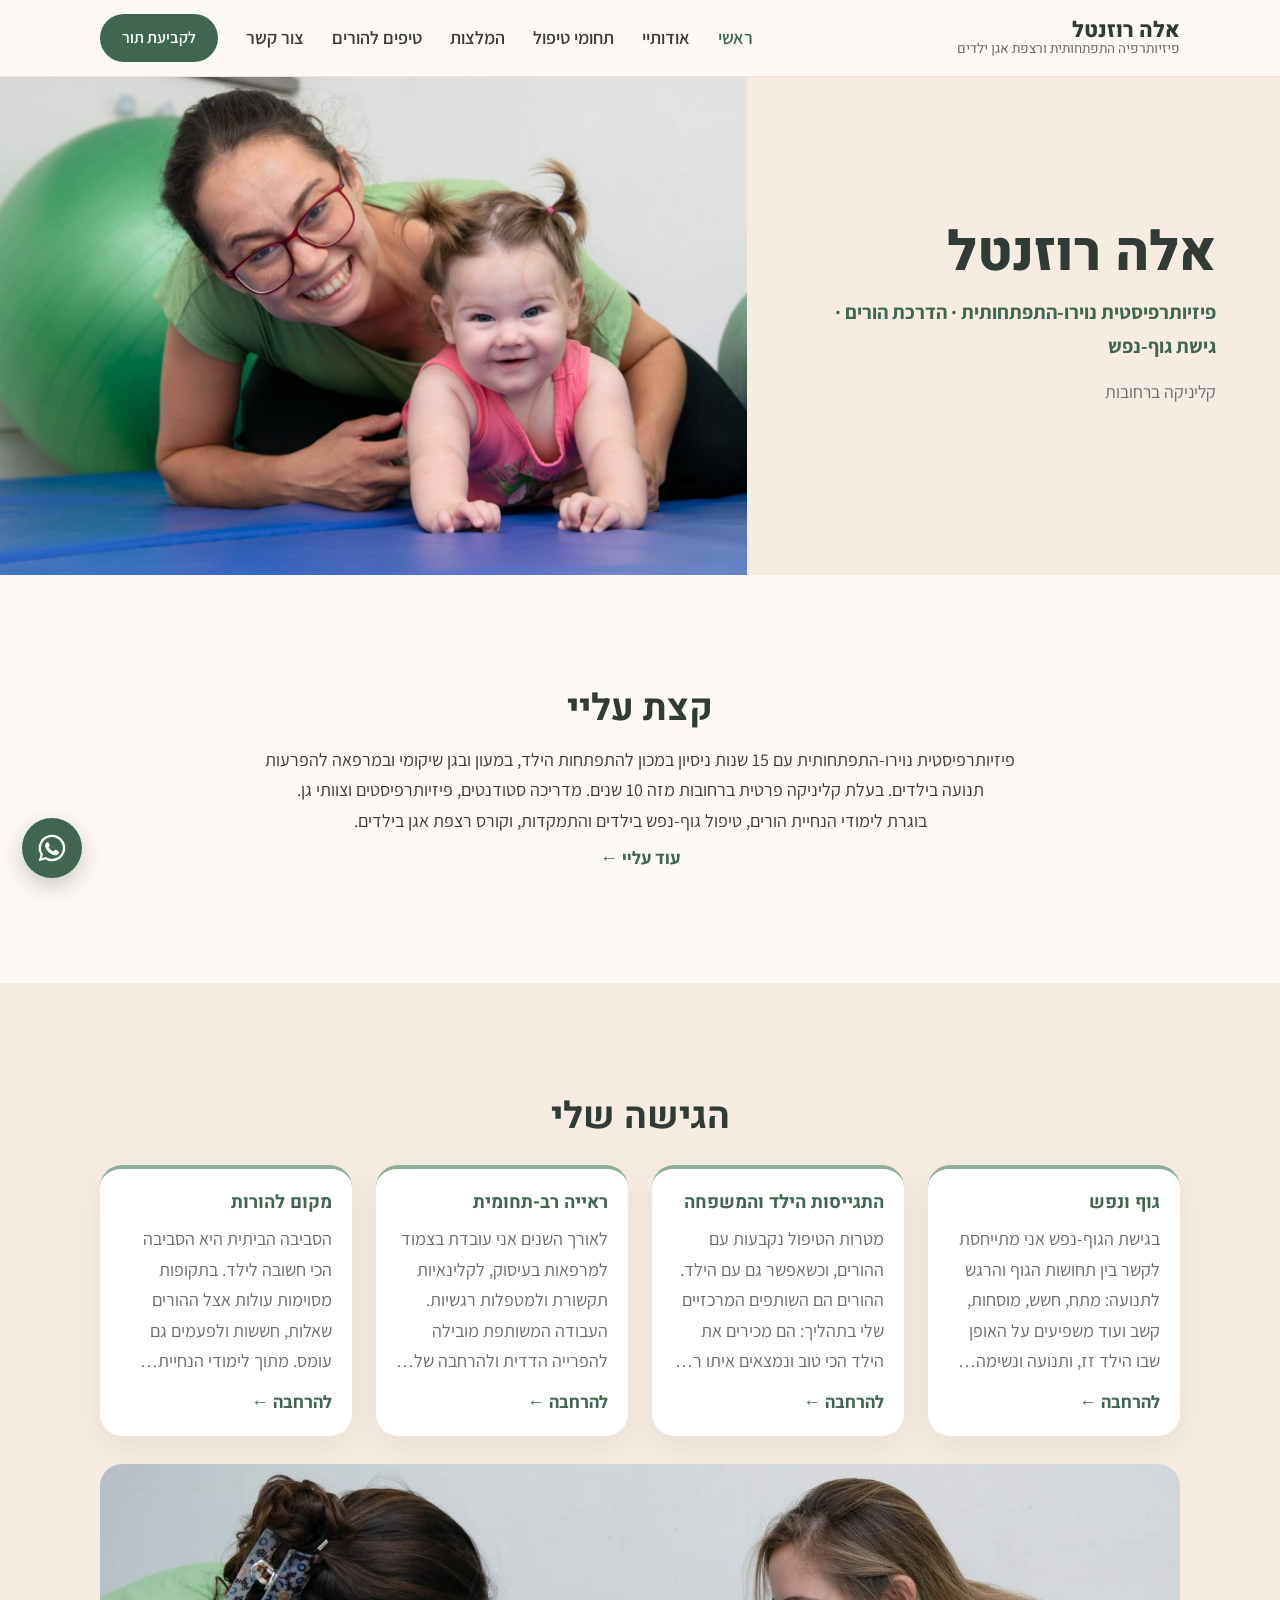
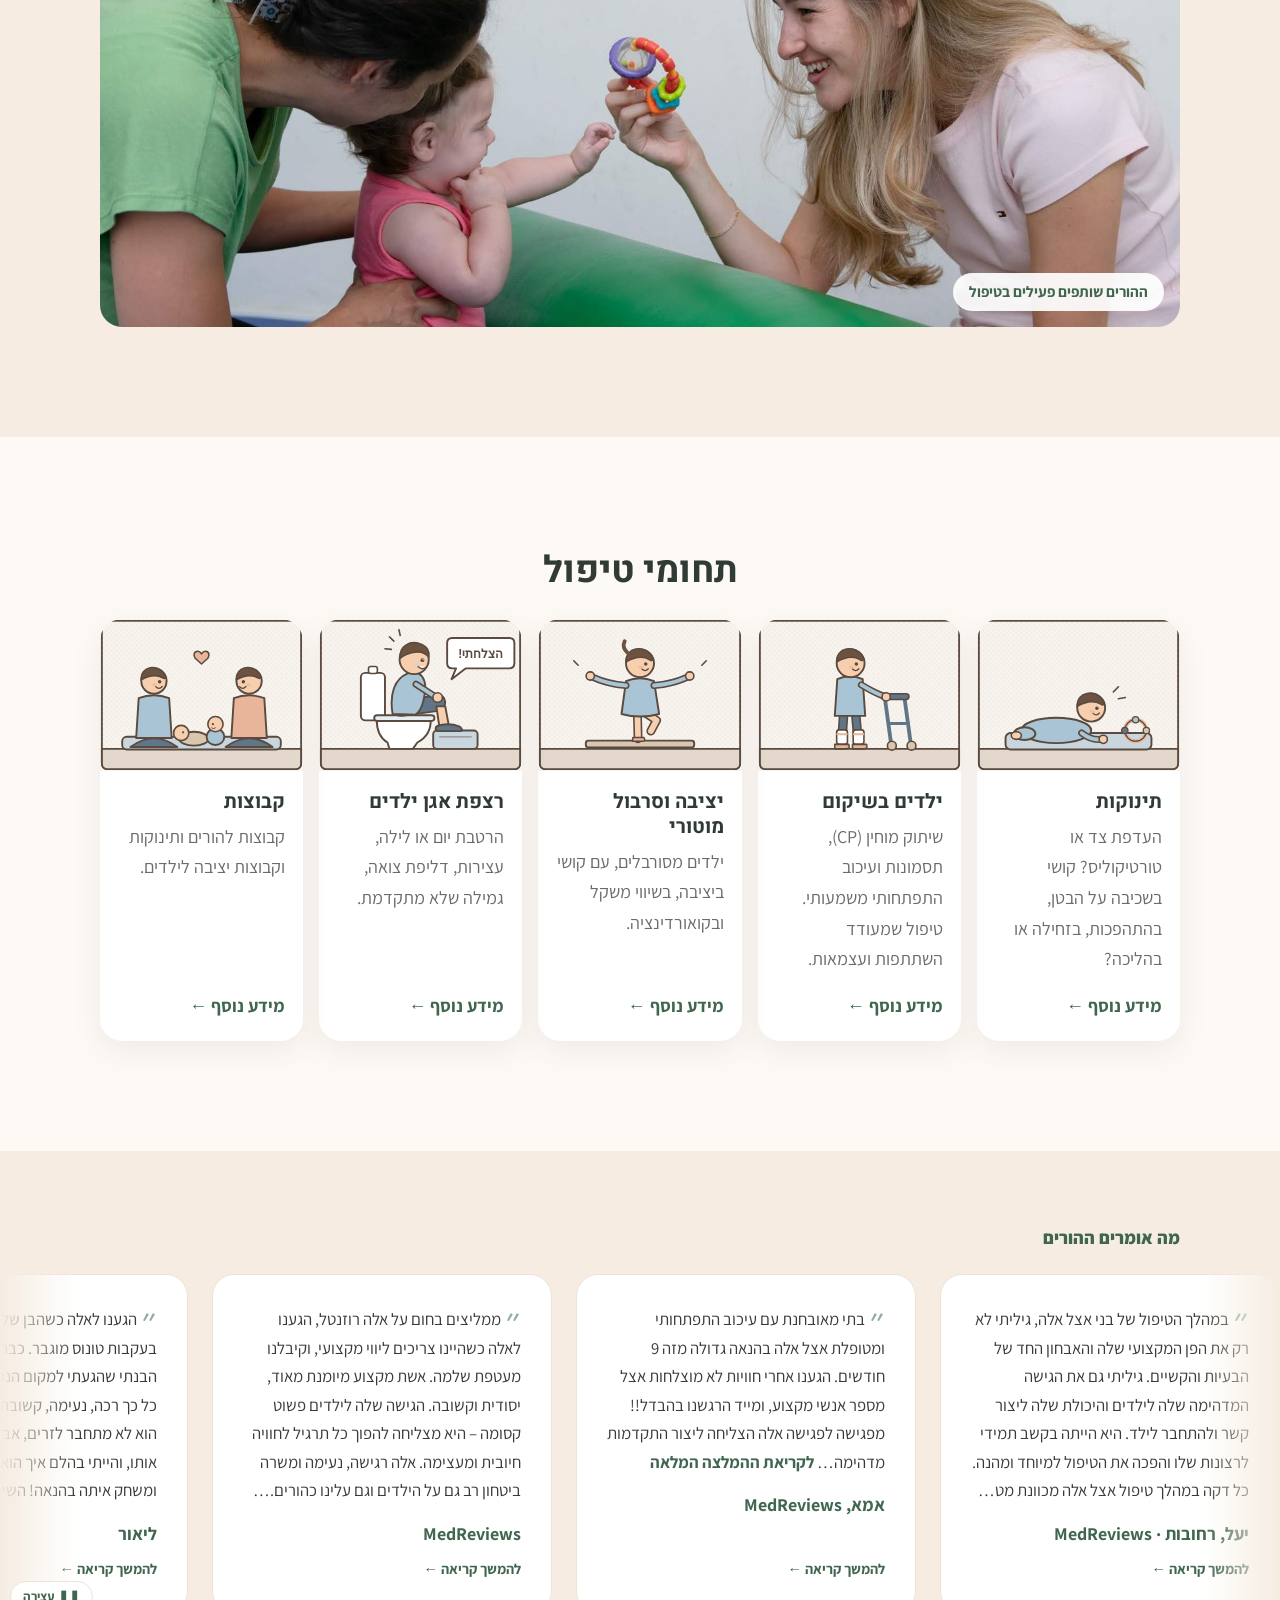
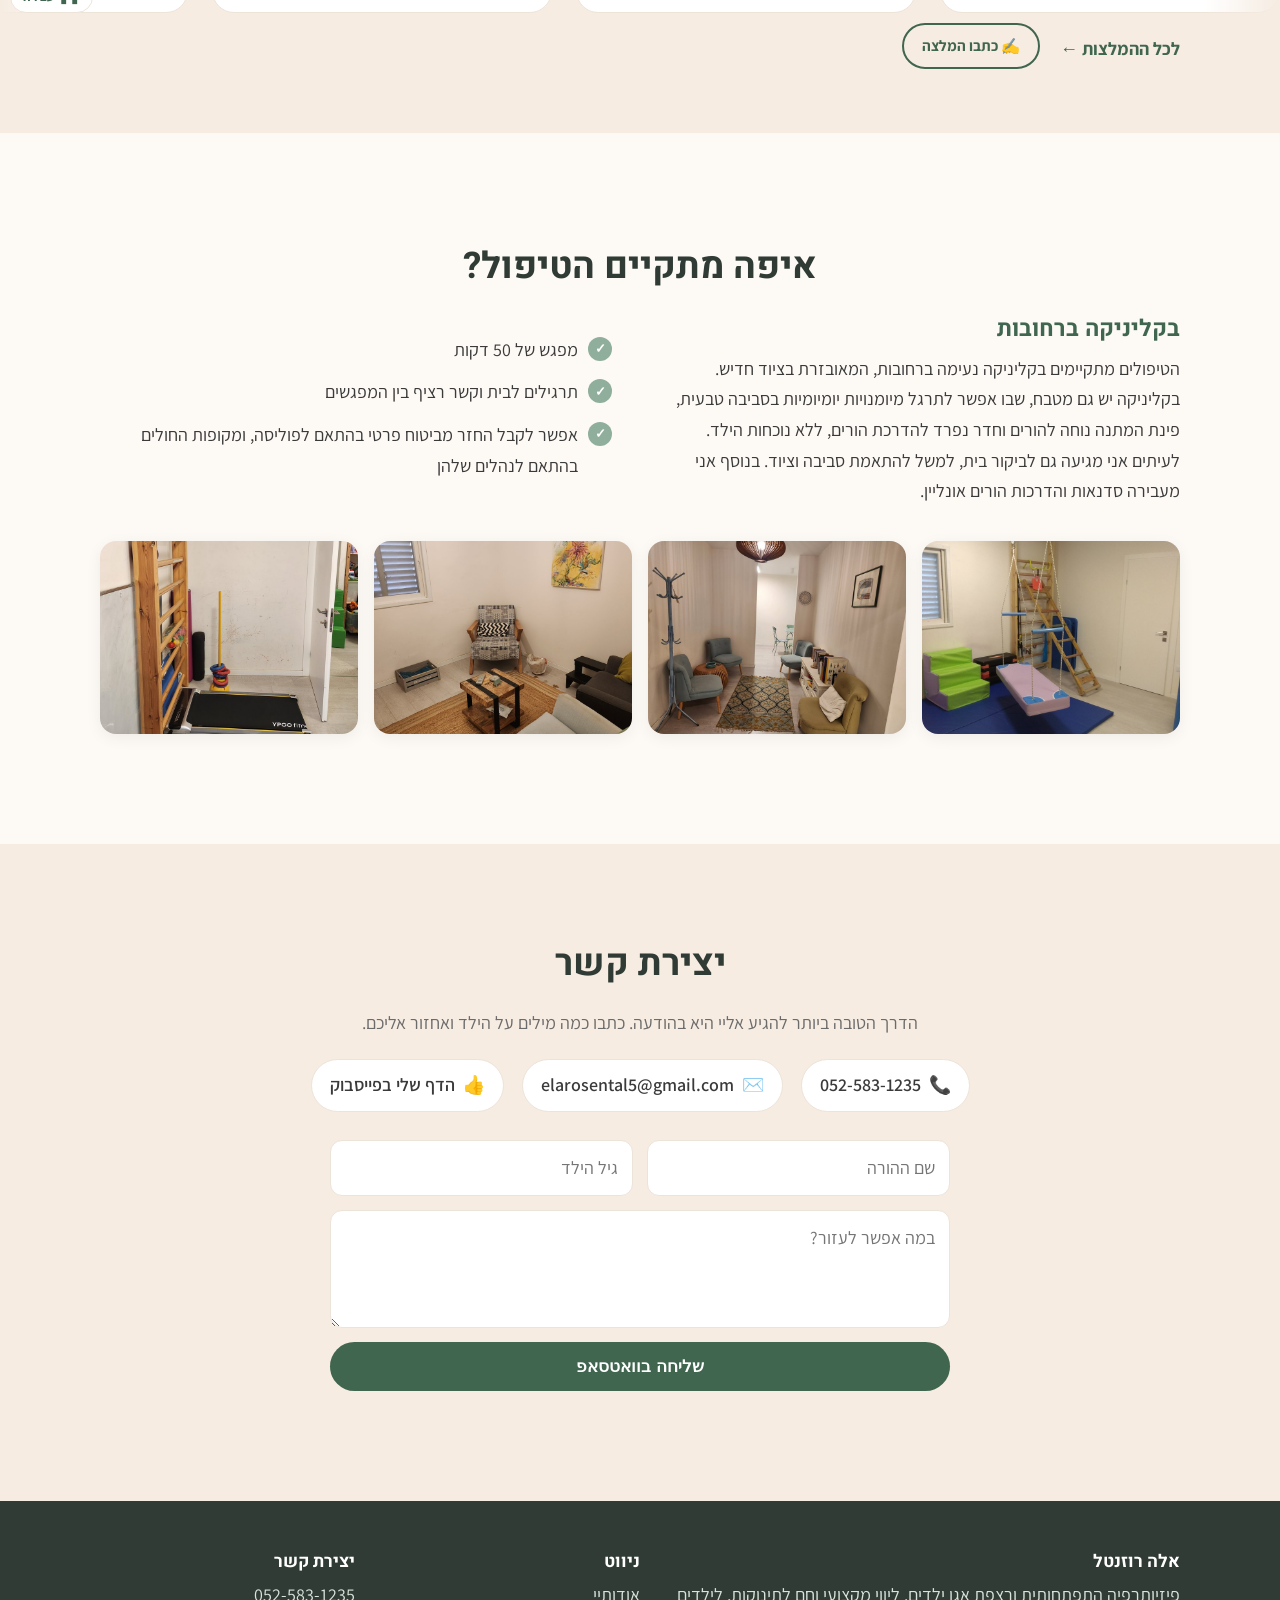
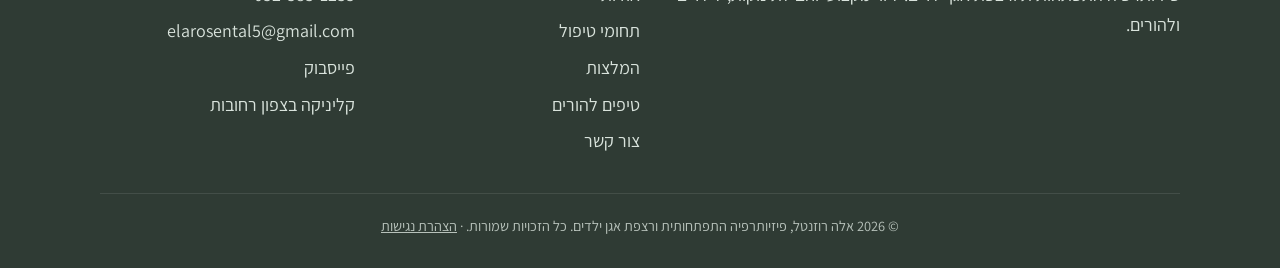
==== commit f42d2dfd: "Text updates: about, education list, approach cards, treatments wording, biofeedback Co-Authored-By:" ====
--- a/index.html
+++ b/index.html
@@ -8,7 +8,7 @@
   <link rel="preconnect" href="https://fonts.googleapis.com">
   <link rel="preconnect" href="https://fonts.gstatic.com" crossorigin>
   <link href="https://fonts.googleapis.com/css2?family=Assistant:wght@400;600;700&family=Heebo:wght@700;800&display=swap" rel="stylesheet">
-  <link rel="stylesheet" href="style.css?v=81">
+  <link rel="stylesheet" href="style.css?v=83">
 </head>
 <body>
   <a class="skip-link" href="#main">דלג לתוכן המרכזי</a>
@@ -36,7 +36,7 @@
       <div class="container">
         <div class="hero-wide-text">
           <h1>אלה רוזנטל</h1>
-          <p class="hero-wide-sub">פיזיותרפיסטית נוירו-התפתחותית<span class="m-hide"> · </span><span class="m-block">גישת גוף-נפש</span></p>
+          <p class="hero-wide-sub">פיזיותרפיסטית נוירו-התפתחותית<span class="m-hide"> · </span><span class="m-block">הדרכת הורים · גישת גוף-נפש</span></p>
           <p class="hero-wide-areas">קליניקה ברחובות</p>
         </div>
       </div>
@@ -48,7 +48,7 @@
       <div class="container whoami-text">
         <div>
           <h2>קצת עליי</h2>
-          <p>פיזיותרפיסטית נוירו-התפתחותית עם 15 שנות ניסיון במכון להתפתחות הילד, במעון ובגן שיקומי ובמרפאה להפרעות תנועה בילדים. מדריכה סטודנטים, פיזיותרפיסטים וצוותי גן.</p>
+          <p>פיזיותרפיסטית נוירו-התפתחותית עם 15 שנות ניסיון במכון להתפתחות הילד, במעון ובגן שיקומי ובמרפאה להפרעות תנועה בילדים. בעלת קליניקה פרטית ברחובות מזה 10 שנים. מדריכה סטודנטים, פיזיותרפיסטים וצוותי גן.</p>
           <p>בוגרת לימודי הנחיית הורים, טיפול גוף-נפש בילדים והתמקדות, וקורס רצפת אגן בילדים.</p>
           <p><a href="about.html" class="all-quotes">עוד עליי ←</a></p>
         </div>
@@ -66,15 +66,16 @@
           </div>
           <div>
             <h3>התגייסות הילד והמשפחה</h3>
-            <p>מטרות הטיפול נקבעות עם ההורים, וכשאפשר גם עם הילד. ההורים הם השותפים המרכזיים שלי בתהליך: הם מכירים את הילד הכי טוב ונמצאים איתו רוב הזמן. לכן בכל מפגש אני מסבירה ומדגימה מה אנחנו עושים ולמה, כדי שההורים ירגישו בטוחים להמשיך בבית. אני שואפת שהתרגול ישתלב בשגרה הביתית, במשחק, ברחצה, בהלבשה או ביציאה לגינה, ולא יתווסף אליה כמשימה נוספת. כשהילד שותף לבחירת הפעילות ומבין את מטרתה, הוא לוקח חלק פעיל בתהליך ולא רק מקבל טיפול.</p>
+            <p>מטרות הטיפול נקבעות עם ההורים, וכשאפשר גם עם הילד. ההורים הם השותפים המרכזיים שלי בתהליך: הם מכירים את הילד הכי טוב ונמצאים איתו רוב הזמן. לכן בכל מפגש אני מסבירה ומדגימה מה אנחנו עושים ולמה, כדי שההורים ירגישו בטוחים להמשיך בבית. אני שואפת שהתרגול ישתלב בשגרה הביתית, במשחק, ברחצה, בהלבשה או ביציאה לגינה, ולא יתווסף אליה כמשימה נוספת. כשהילד שותף לבחירת הפעילות ומבין את מטרתה, הוא לוקח חלק פעיל בתהליך.</p>
           </div>
           <div>
             <h3>ראייה רב-תחומית</h3>
-            <p>לאורך השנים אני עובדת בצמוד למרפאות בעיסוק, לקלינאיות תקשורת ולמטפלות רגשיות, ולומדת מהן הרבה. אני מאמינה שכל מטפל בילדים הוא קודם כל מטפל התפתחותי, ומנקודת המבט הרחבה הזו אני מתבוננת ביכולות ובכוחות של הילד. בהתאם לכך אני עובדת בתיאום עם הצוות הפרא-רפואי ועם המסגרת החינוכית, ומתאימה ציוד שיקומי לפי הצורך. המטרה: השתתפות פעילה ועצמאות בבית, בגן ובבית הספר.</p>
+            <p>לאורך השנים אני עובדת בצמוד למרפאות בעיסוק, לקלינאיות תקשורת ולמטפלות רגשיות. העבודה המשותפת מובילה להפרייה הדדית ולהרחבה של יכולת ההסתכלות וההתערבות הטיפולית. אני מאמינה שכל מטפל בילדים הוא קודם כל מטפל התפתחותי, ומנקודת המבט הרחבה הזו אני מתבוננת ביכולות ובכוחות של הילד. בהתאם לכך אני עובדת בתיאום עם הצוות הפרא-רפואי ועם המסגרת החינוכית, ועוזרת להתאים את הסביבה ההתפתחותית או את הציוד השיקומי לפי הצורך. המטרה: השתתפות פעילה ועצמאות בבית, בגן ובבית הספר.</p>
           </div>
           <div>
             <h3>מקום להורות</h3>
-            <p>ההורים הם הסביבה הכי משמעותית לילד, ובתקופות מסוימות עולות שאלות, חששות ולפעמים גם עומס. מתוך לימודי הנחיית הורים, אני נותנת מקום לחוויה ההורית, ויחדיו אנו מוצאים את הדרכים שתומכות בהתפתחותו של הילד ומחזקות את הביטחון שלכם כהורים.</p>
+            <p>הסביבה הביתית היא הסביבה הכי חשובה לילד. בתקופות מסוימות עולות אצל ההורים שאלות, חששות ולפעמים גם עומס. מתוך לימודי הנחיית הורים, אני נותנת מקום לחוויה ההורית, ויחדיו אנו מוצאים את הדרכים שתומכות בהתפתחותו של הילד ומחזקות את הביטחון שלכם כהורים.</p>
+            <p>ההורים שותפים בכל טיפול. בחלק מהתהליכים אני מציעה גם מפגשים עם ההורים בלבד, למשל בתחילת התהליך כחלק מההיכרות, או בנקודות משמעותיות לאורכו. אפשר גם לפנות אליי להדרכת הורים בלבד, גם בלי שאפגוש את הילד.</p>
           </div>
         </div>
         <figure class="approach-photo">
--- a/style.css
+++ b/style.css
@@ -1152,3 +1152,6 @@
 @media (max-width: 860px) { .clinic-photos { grid-template-columns: 1fr 1fr; gap: 10px; } }
 /* איורים בכרטיסי תחומי הטיפול */
 .area-card img.illus, .topic-tile img.illus { object-fit: contain; background: #f7f3ee; aspect-ratio: 4 / 3; object-position: center; }
+.story-photo { display: block; width: 100%; max-width: 560px; aspect-ratio: 4 / 3; object-fit: cover; border-radius: var(--radius); margin: 28px auto 0; box-shadow: var(--shadow); }
+.approach-grid > div:not(.open) p ~ p { display: none; }
+.approach-grid > div.open p + p { margin-top: 10px; }
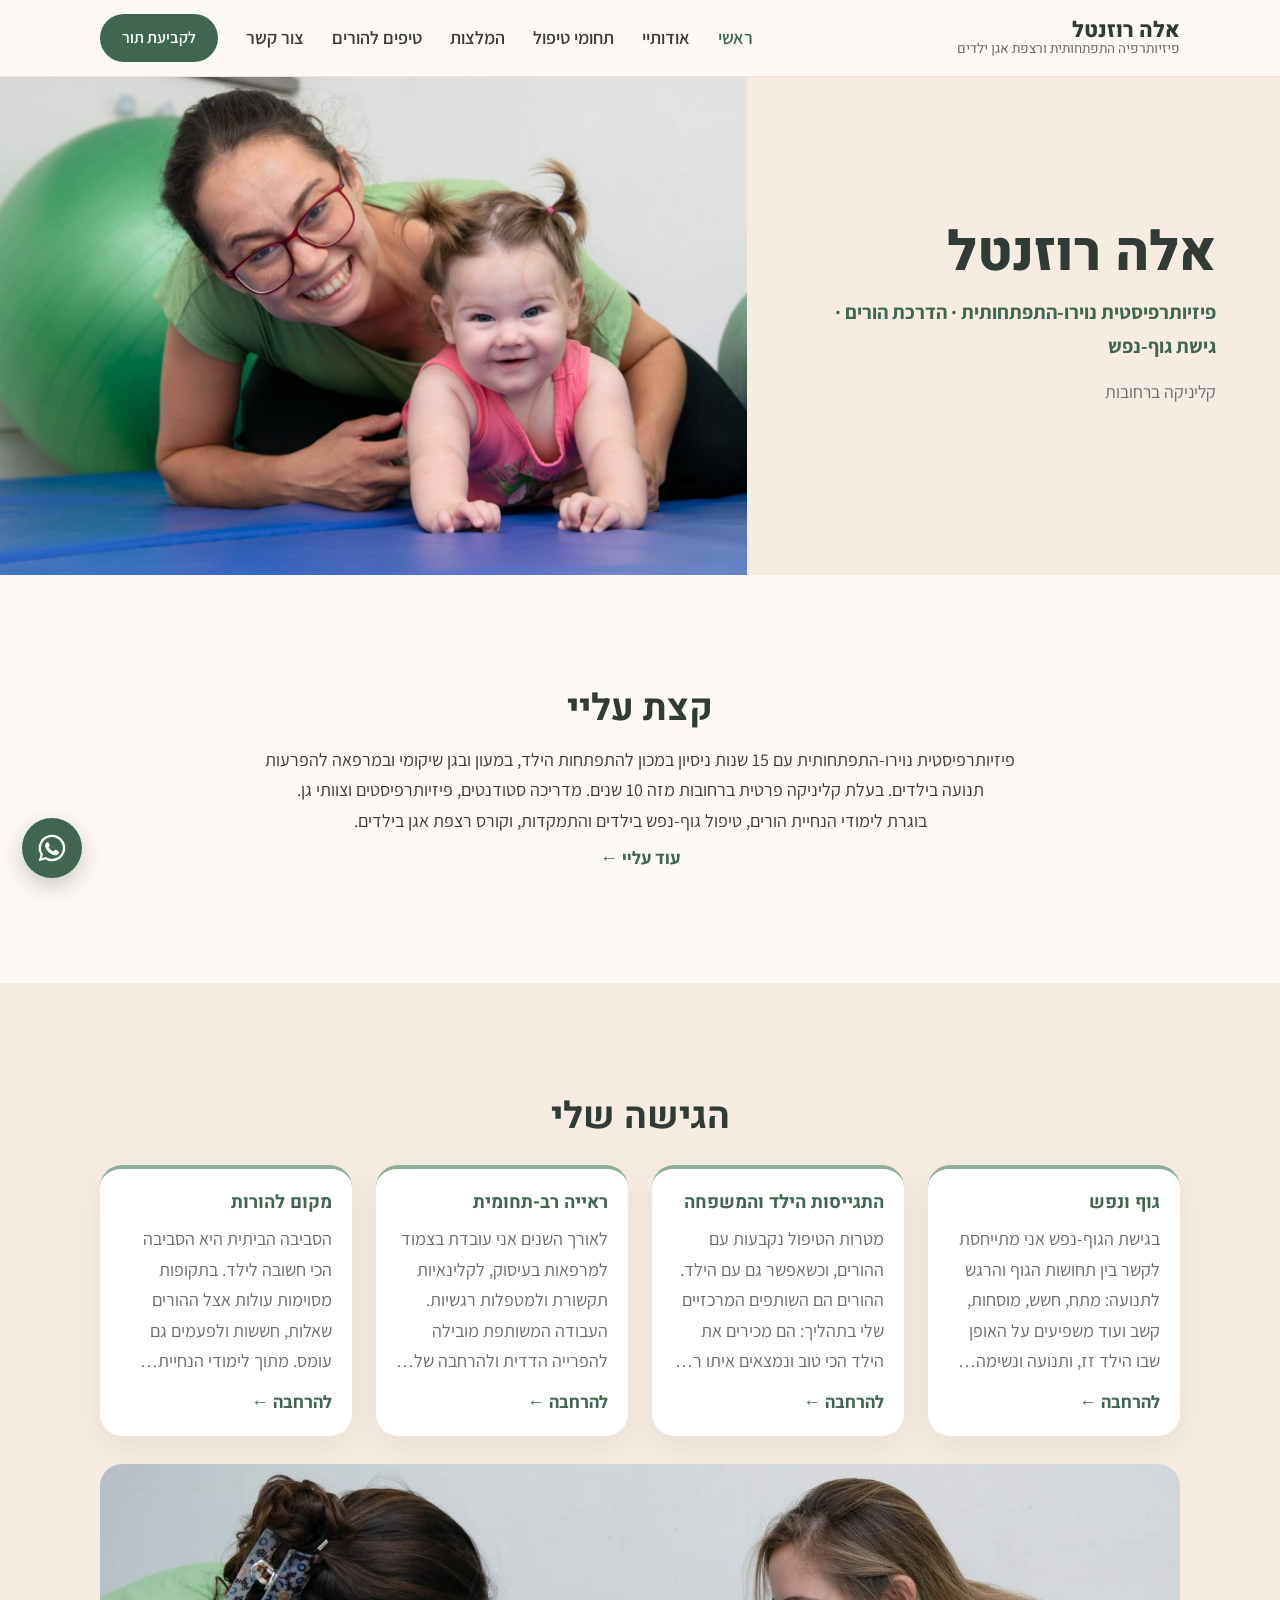
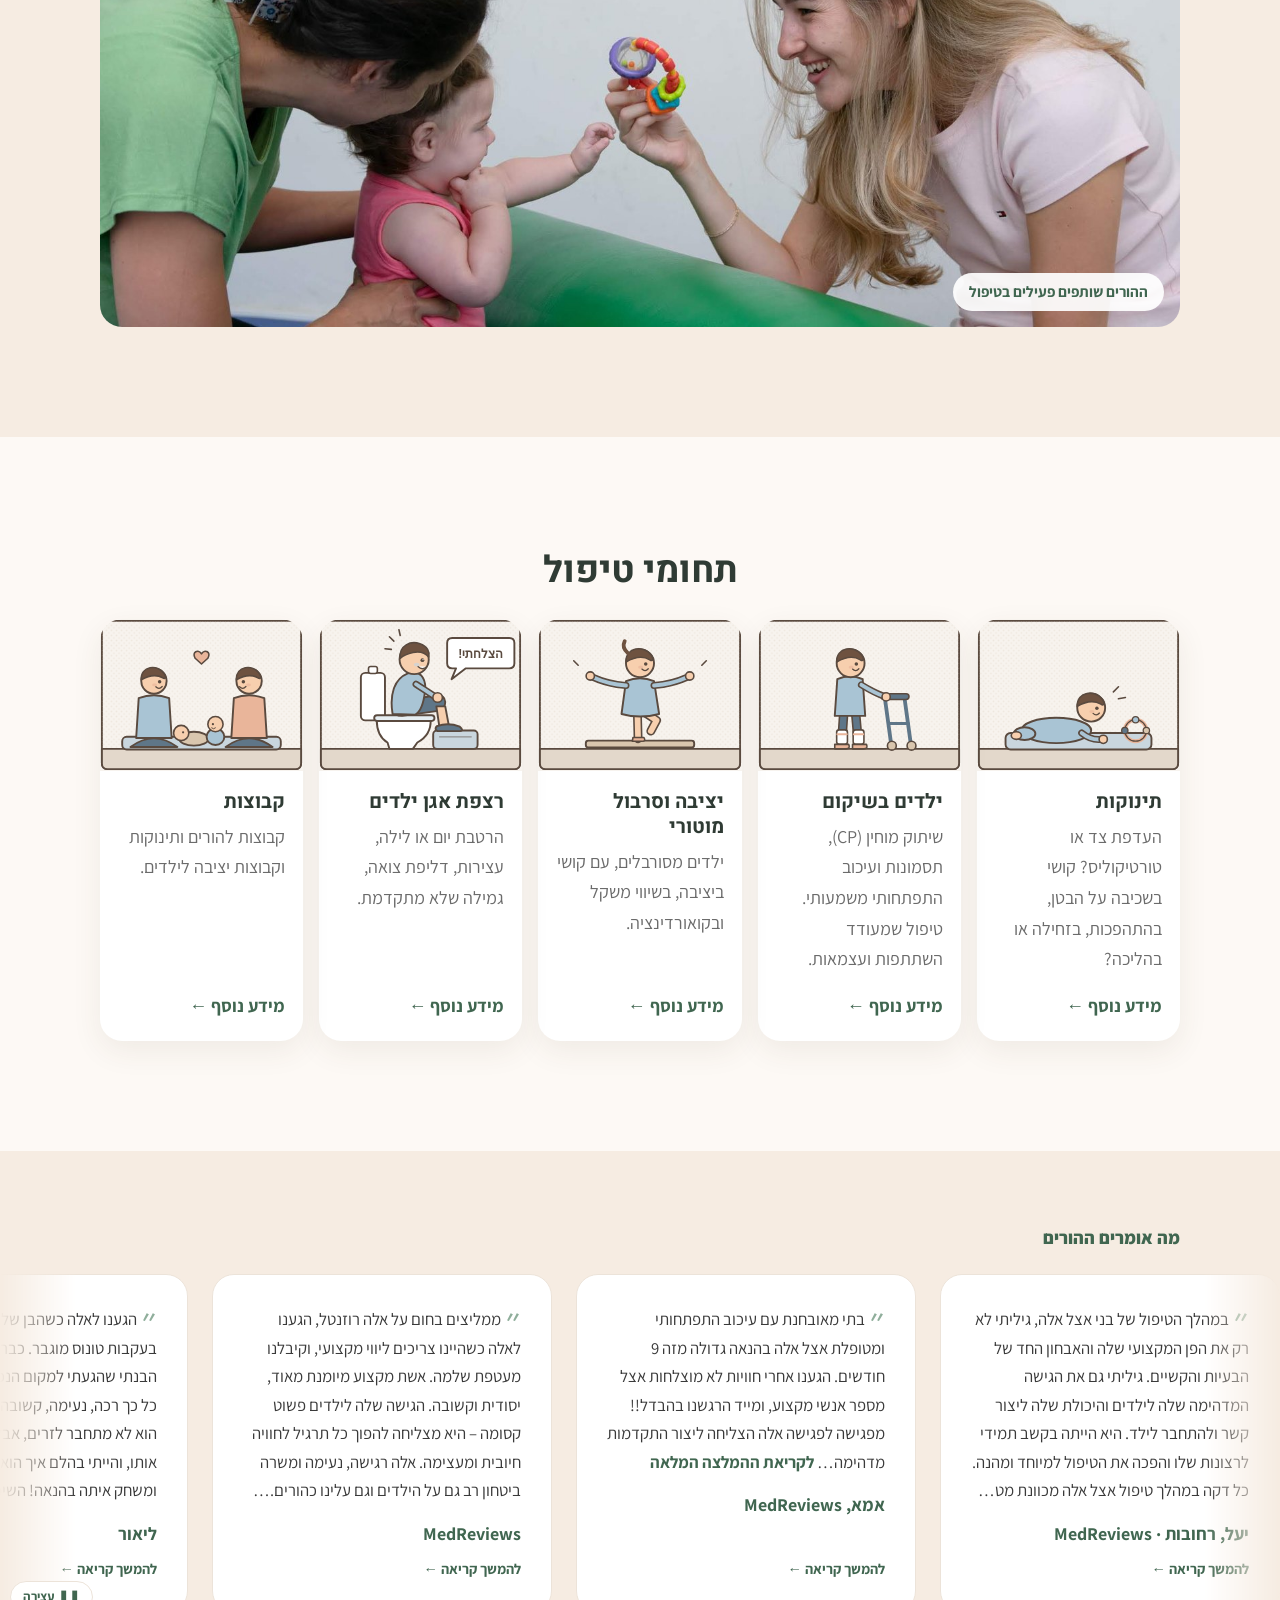
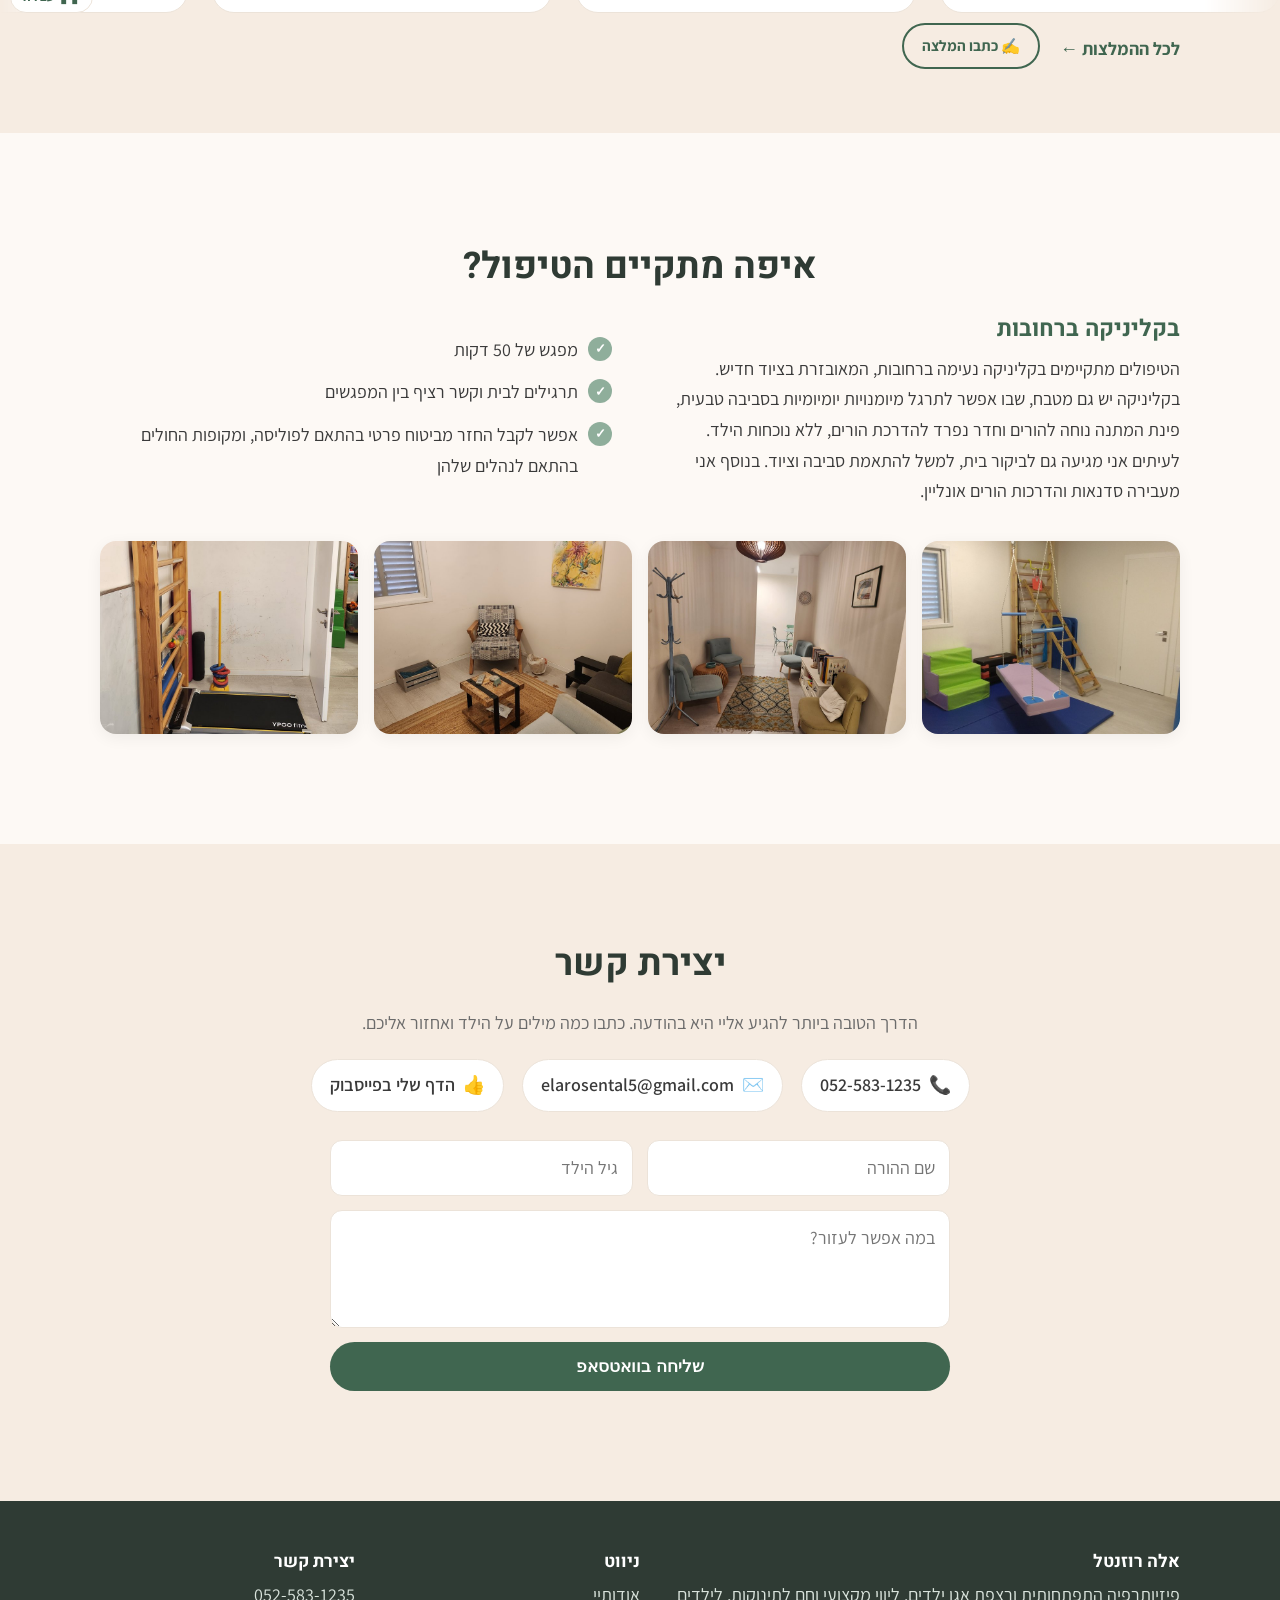
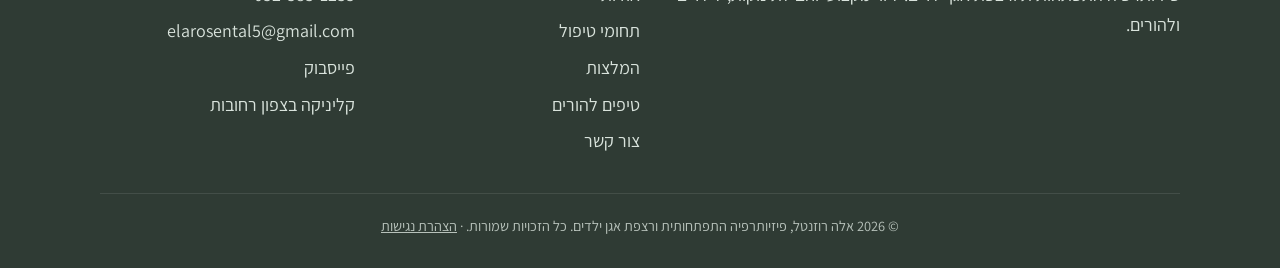
==== commit e16e49b0: "Keep light colors when the phone is in dark mode Co-Authored-By: Claude Opus 5.5 <noreply@anthropic." ====
--- a/index.html
+++ b/index.html
@@ -3,12 +3,14 @@
 <head>
   <meta charset="UTF-8">
   <meta name="viewport" content="width=device-width, initial-scale=1.0">
+  <meta name="color-scheme" content="only light">
+  <meta name="theme-color" content="#f6ece2">
   <title>אלה רוזנטל | פיזיותרפיה התפתחותית ורצפת אגן ילדים</title>
   <meta name="description" content="אלה רוזנטל, פיזיותרפיסטית התפתחותית עם 15 שנות ניסיון ולימודי גוף-נפש. גישה הוליסטית לתינוקות, ילדים והורים: התפתחות התינוק, שיקום ילדים ורצפת אגן ילדים. קליניקה ברחובות.">
   <link rel="preconnect" href="https://fonts.googleapis.com">
   <link rel="preconnect" href="https://fonts.gstatic.com" crossorigin>
   <link href="https://fonts.googleapis.com/css2?family=Assistant:wght@400;600;700&family=Heebo:wght@700;800&display=swap" rel="stylesheet">
-  <link rel="stylesheet" href="style.css?v=83">
+  <link rel="stylesheet" href="style.css?v=84">
 </head>
 <body>
   <a class="skip-link" href="#main">דלג לתוכן המרכזי</a>
--- a/style.css
+++ b/style.css
@@ -1,5 +1,6 @@
 /* ===== צבעים וגופנים ===== */
 :root {
+  color-scheme: only light;
   --bg: #fdf9f5;
   --surface: #ffffff;
   --sand: #f6ece2;
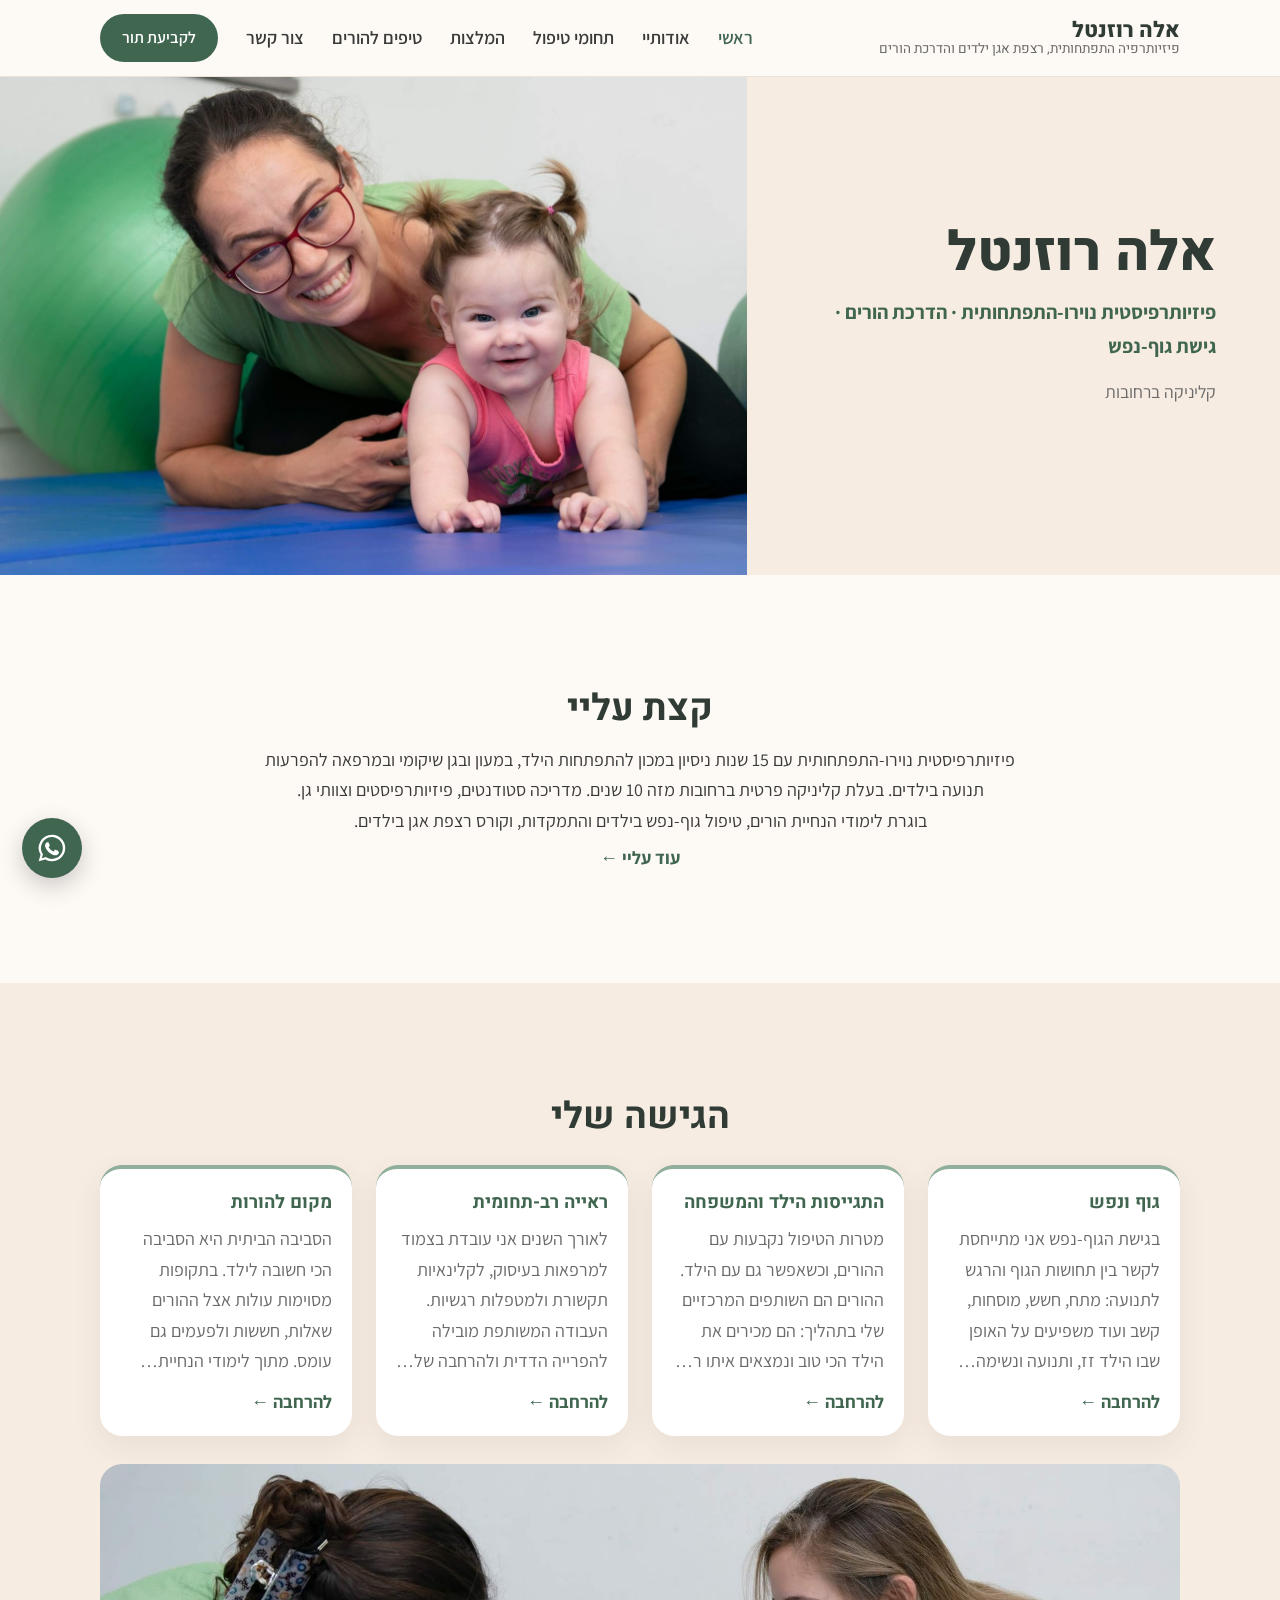
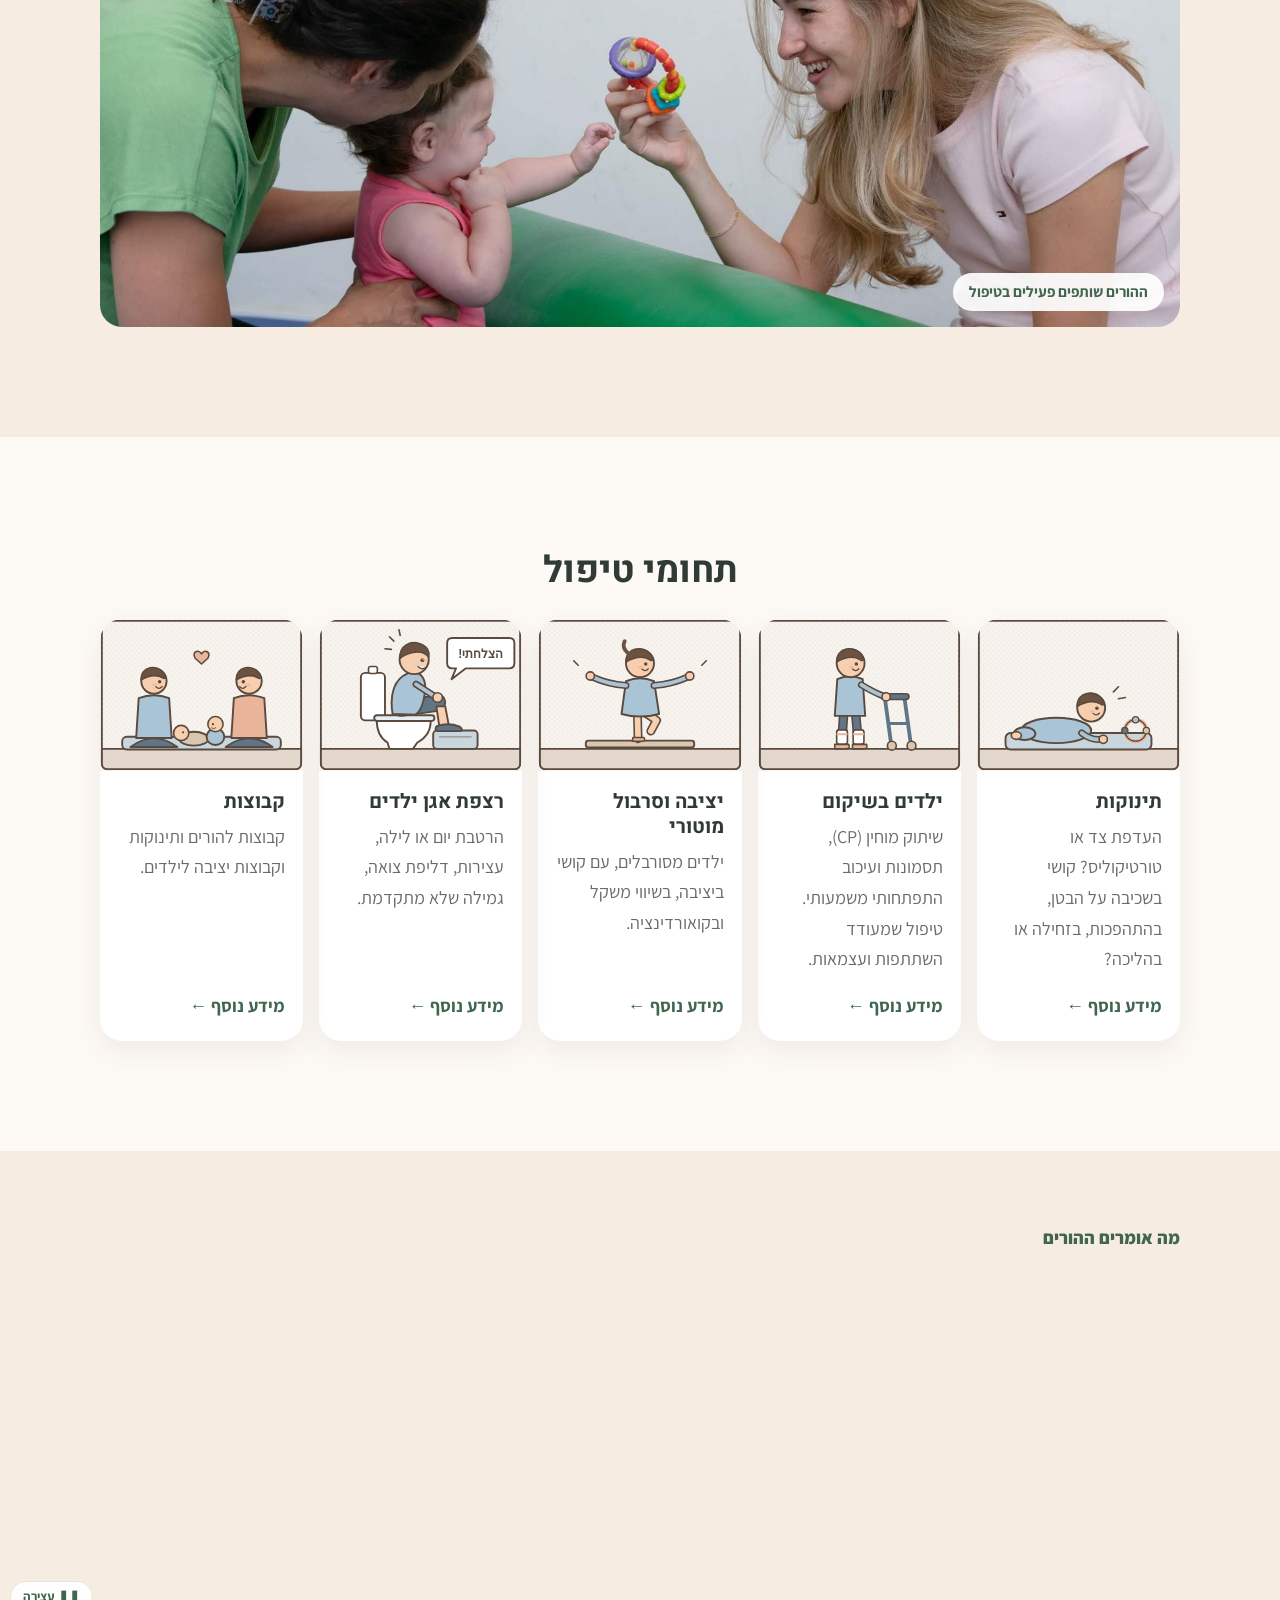
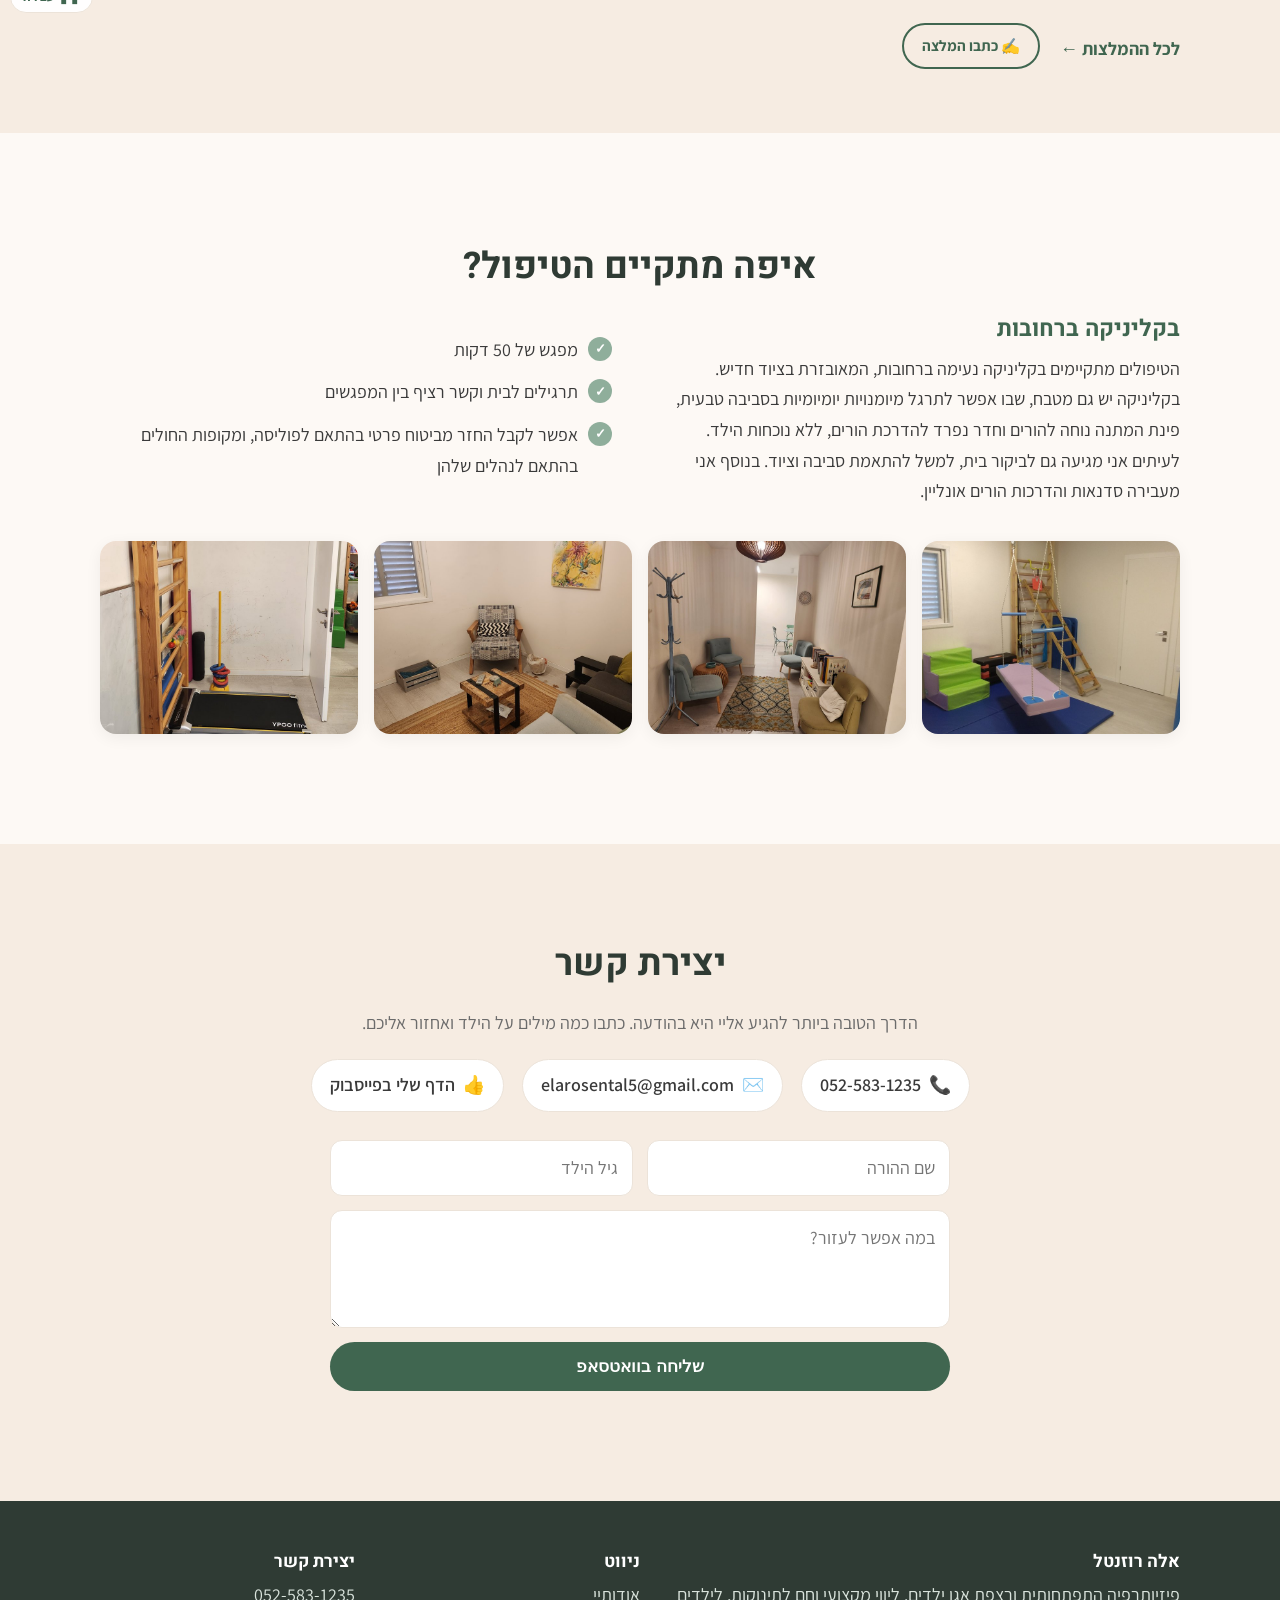
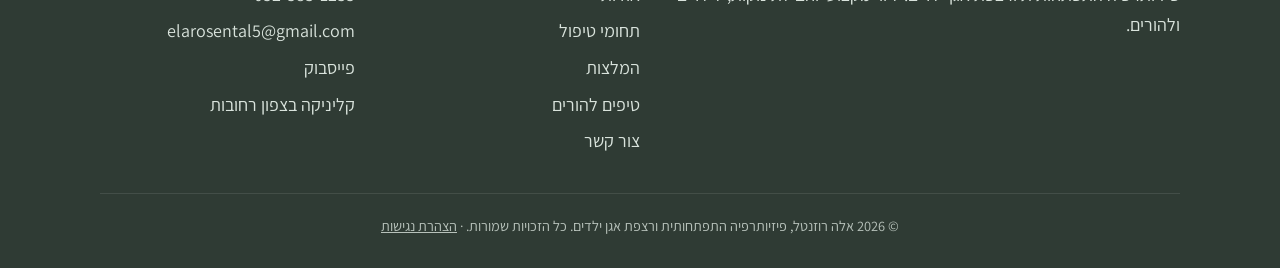
==== commit 2b1cef87: "Header tagline: add parent guidance Co-Authored-By: Claude Opus 5.5 <noreply@anthropic.com>" ====
--- a/index.html
+++ b/index.html
@@ -10,14 +10,14 @@
   <link rel="preconnect" href="https://fonts.googleapis.com">
   <link rel="preconnect" href="https://fonts.gstatic.com" crossorigin>
   <link href="https://fonts.googleapis.com/css2?family=Assistant:wght@400;600;700&family=Heebo:wght@700;800&display=swap" rel="stylesheet">
-  <link rel="stylesheet" href="style.css?v=84">
+  <link rel="stylesheet" href="style.css?v=85">
 </head>
 <body>
   <a class="skip-link" href="#main">דלג לתוכן המרכזי</a>
 
   <header class="site-header">
     <div class="container nav">
-      <a href="index.html" class="logo">אלה רוזנטל<small>פיזיותרפיה התפתחותית ורצפת אגן ילדים</small></a>
+      <a href="index.html" class="logo">אלה רוזנטל<small>פיזיותרפיה התפתחותית, רצפת אגן ילדים והדרכת הורים</small></a>
       <button class="menu-toggle" aria-label="תפריט" aria-expanded="false">☰</button>
       <ul class="nav-links">
         <li><a href="index.html" class="active">ראשי</a></li>
--- a/style.css
+++ b/style.css
@@ -1156,3 +1156,4 @@
 .story-photo { display: block; width: 100%; max-width: 560px; aspect-ratio: 4 / 3; object-fit: cover; border-radius: var(--radius); margin: 28px auto 0; box-shadow: var(--shadow); }
 .approach-grid > div:not(.open) p ~ p { display: none; }
 .approach-grid > div.open p + p { margin-top: 10px; }
+@media (max-width: 600px) { .logo small { font-size: .68rem; white-space: nowrap; } }
